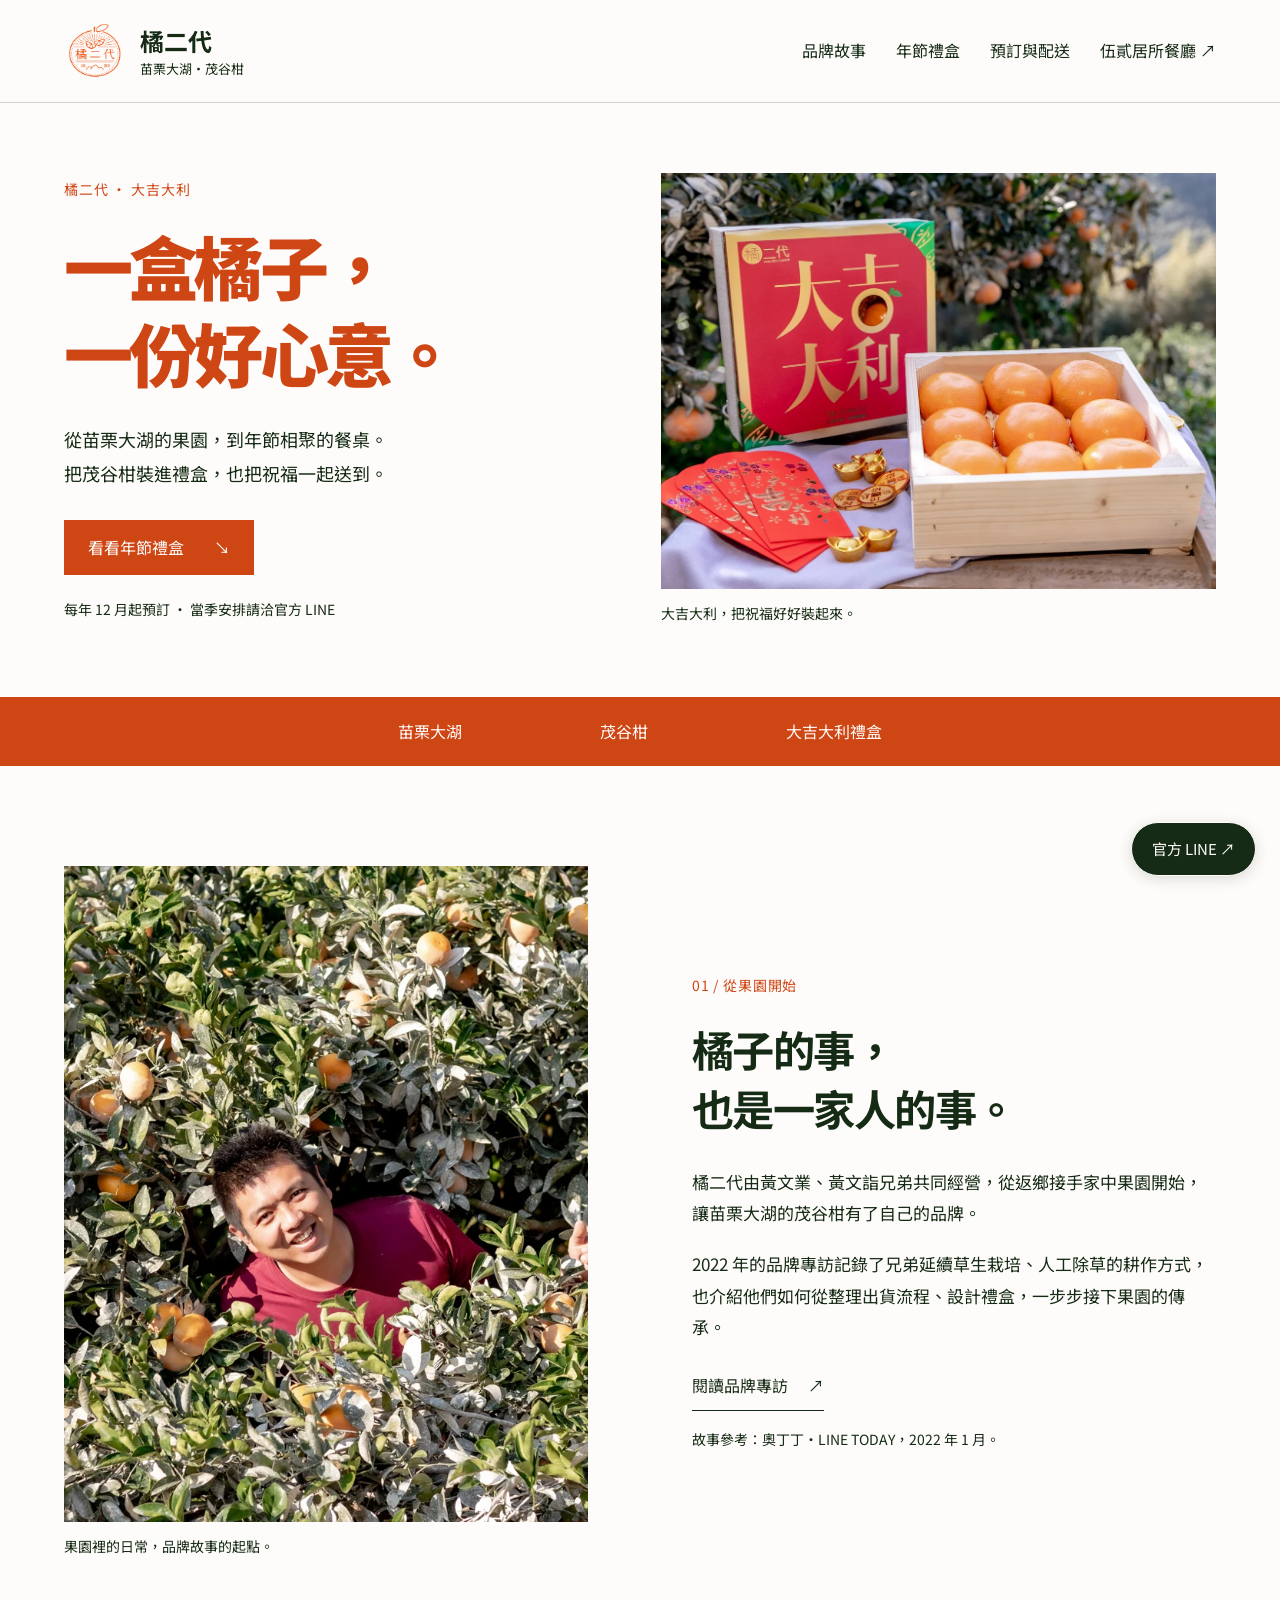
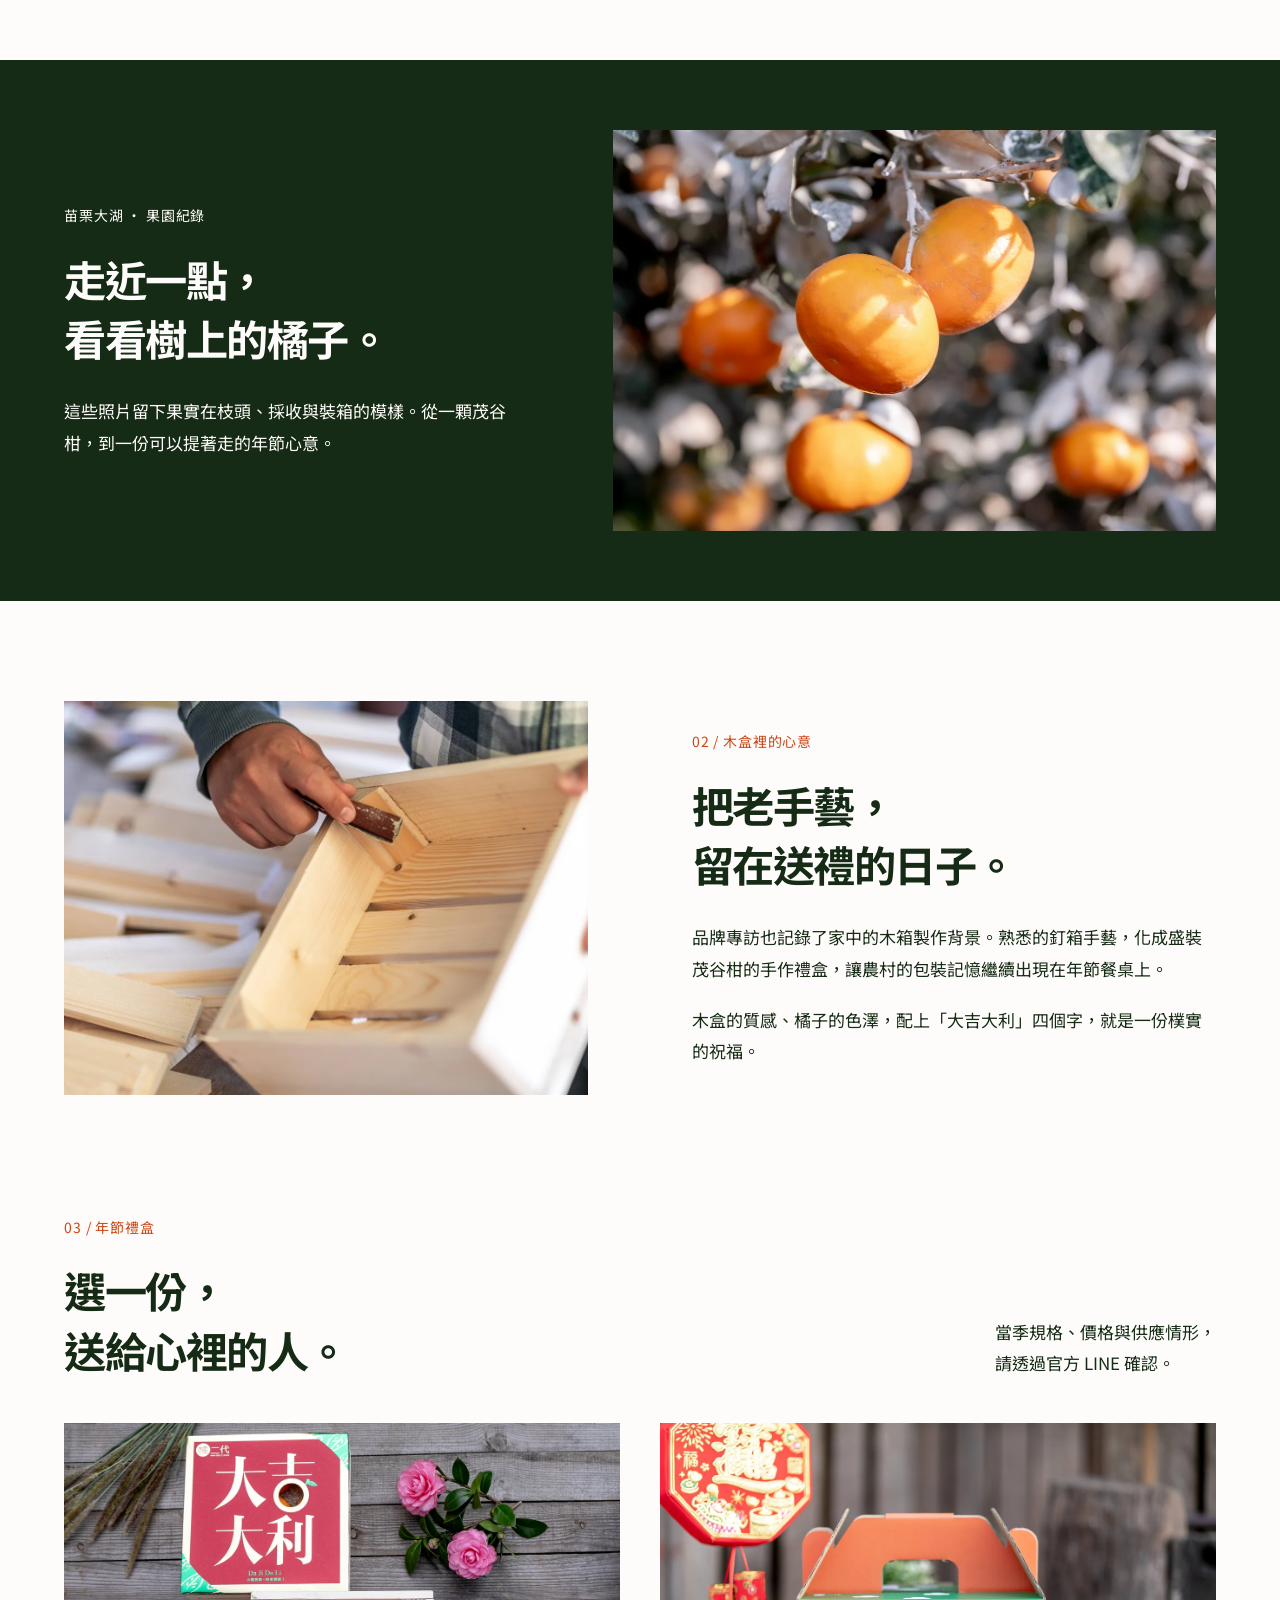
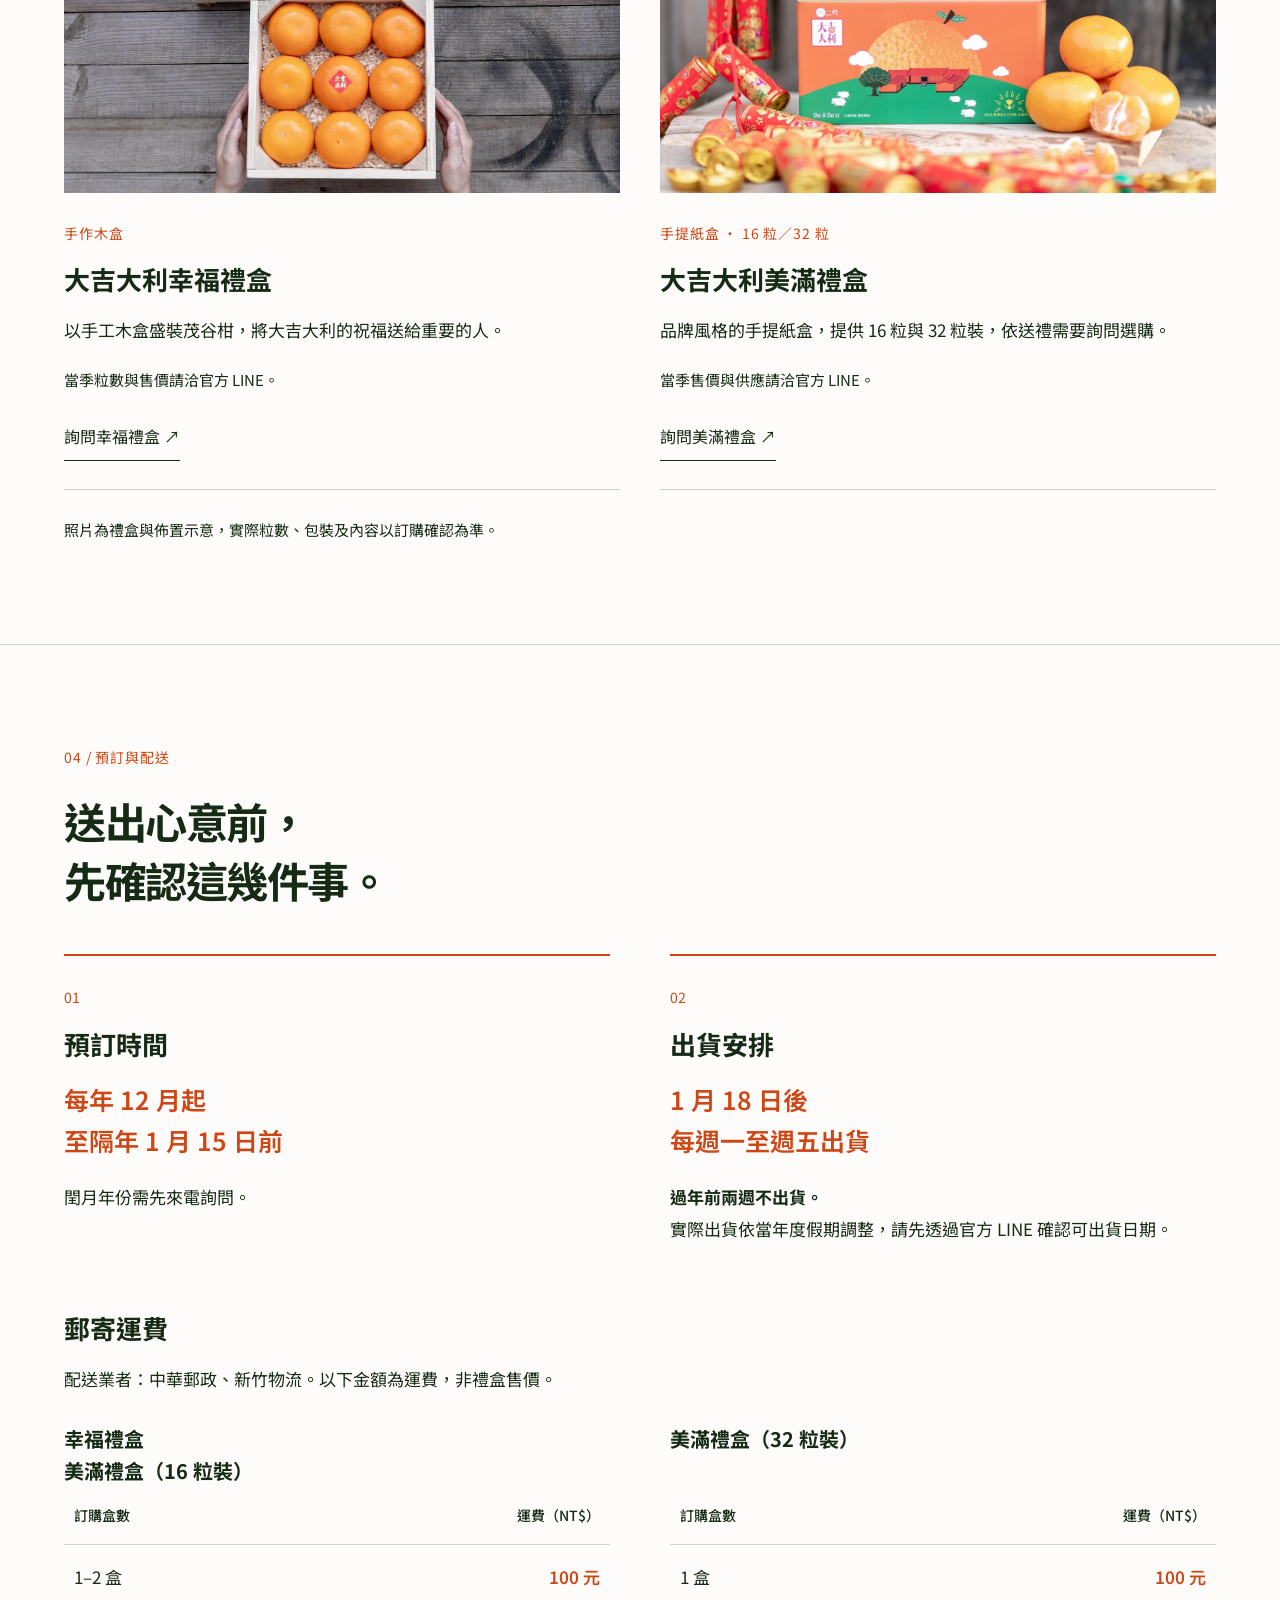
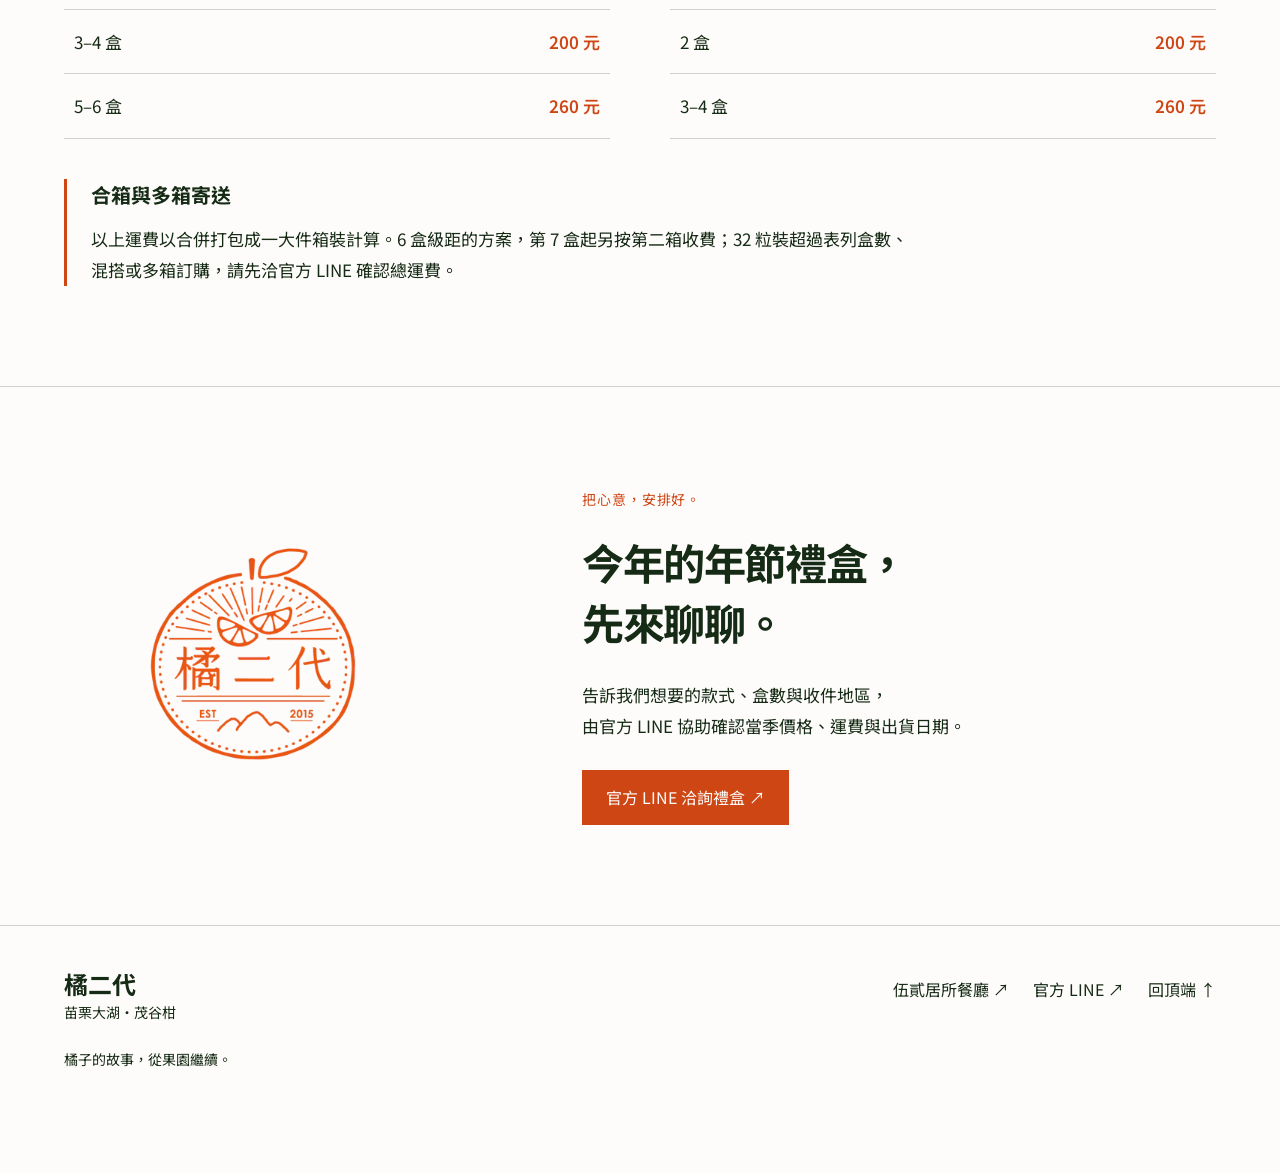
==== oranges/index.html @ cbe3b12d "Add orange brand story and seasonal gift box page" ====
<!doctype html><html lang="zh-Hant"><head><meta charset="utf-8"><meta name="viewport" content="width=device-width,initial-scale=1"><meta name="robots" content="noindex,nofollow"><meta name="theme-color" content="#cf4615"><title>橘二代｜苗栗大湖茂谷柑・年節禮盒與品牌故事</title><meta name="description" content="認識橘二代的苗栗大湖果園與手作木盒故事，查看大吉大利幸福、美滿禮盒的預訂時間、運費及出貨須知。年節禮盒請透過官方LINE洽詢。"><link rel="icon" href="/v2/c/favicon.svg"><link rel="stylesheet" href="/oranges/style.css?v=20261006"></head><body>
<a class="skip" href="#main">跳至主要內容</a><header class="site-header"><a class="brand" href="/oranges/" aria-label="橘二代品牌頁"><img src="/oranges/assets/logo-320.webp" width="561" height="586" alt="橘二代"><span>橘二代<small>苗栗大湖・茂谷柑</small></span></a><nav id="navigation" aria-label="主要導覽"><a href="#story">品牌故事</a><a href="#gifts">年節禮盒</a><a href="#shipping">預訂與配送</a><a href="/">伍貳居所餐廳 ↗</a></nav><button class="menu-toggle" aria-label="開啟導覽" aria-expanded="false" aria-controls="navigation"><span></span><span></span><span></span></button></header>
<main id="main"><section class="orange-hero wrap"><div class="hero-copy"><p class="eyebrow">橘二代 · 大吉大利</p><h1>一盒橘子，<br>一份好心意。</h1><p class="lead">從苗栗大湖的果園，到年節相聚的餐桌。<br>把茂谷柑裝進禮盒，也把祝福一起送到。</p><a class="button" href="#gifts">看看年節禮盒 <span>↘</span></a><p class="hero-note">每年 12 月起預訂 · 當季安排請洽官方 LINE</p></div><figure class="hero-photo"><img src="/oranges/assets/hero-1280.webp" srcset="/oranges/assets/hero-640.webp 640w, /oranges/assets/hero-1280.webp 1280w" sizes="(max-width:700px) 100vw, 55vw" width="1280" height="853" alt="大吉大利手作木盒、茂谷柑與年節佈置" fetchpriority="high" decoding="async"><figcaption>大吉大利，把祝福好好裝起來。</figcaption></figure></section>
<div class="chapter-strip"><span>苗栗大湖</span><span>茂谷柑</span><span>大吉大利禮盒</span></div>
<section id="story" class="wrap story-grid section"><figure><img src="/oranges/assets/grower-1280.webp" srcset="/oranges/assets/grower-640.webp 640w, /oranges/assets/grower-1280.webp 1280w" sizes="(max-width:700px) 100vw, 55vw" width="1280" height="853" alt="果園裡的橘二代果農與結實的茂谷柑樹" loading="lazy" decoding="async"><figcaption>果園裡的日常，品牌故事的起點。</figcaption></figure><div class="story-copy"><p class="eyebrow">01 / 從果園開始</p><h2>橘子的事，<br>也是一家人的事。</h2><p>橘二代由黃文業、黃文詣兄弟共同經營，從返鄉接手家中果園開始，讓苗栗大湖的茂谷柑有了自己的品牌。</p><p>2022 年的品牌專訪記錄了兄弟延續草生栽培、人工除草的耕作方式，也介紹他們如何從整理出貨流程、設計禮盒，一步步接下果園的傳承。</p><a class="text-link" href="https://today.line.me/tw/v3/article/vXYRPy3" target="_blank" rel="noopener">閱讀品牌專訪 <span>↗</span></a><p class="source">故事參考：奧丁丁・LINE TODAY，2022 年 1 月。</p></div></section>
<section class="orchard-section"><div class="wrap orchard-grid"><div><p class="eyebrow">苗栗大湖 · 果園紀錄</p><h2>走近一點，<br>看看樹上的橘子。</h2><p>這些照片留下果實在枝頭、採收與裝箱的模樣。從一顆茂谷柑，到一份可以提著走的年節心意。</p></div><figure><img src="/oranges/assets/orchard-1280.webp" srcset="/oranges/assets/orchard-640.webp 640w, /oranges/assets/orchard-1280.webp 1280w" sizes="(max-width:700px) 100vw, 55vw" width="1280" height="853" alt="枝頭上成熟的橘色茂谷柑" loading="lazy" decoding="async"></figure></div></section>
<section class="wrap craft-grid section"><figure><img src="/oranges/assets/craft-1280.webp" srcset="/oranges/assets/craft-640.webp 640w, /oranges/assets/craft-1280.webp 1280w" sizes="(max-width:700px) 100vw, 55vw" width="1280" height="853" alt="手工組裝禮盒木箱的細節" loading="lazy" decoding="async"></figure><div><p class="eyebrow">02 / 木盒裡的心意</p><h2>把老手藝，<br>留在送禮的日子。</h2><p>品牌專訪也記錄了家中的木箱製作背景。熟悉的釘箱手藝，化成盛裝茂谷柑的手作禮盒，讓農村的包裝記憶繼續出現在年節餐桌上。</p><p>木盒的質感、橘子的色澤，配上「大吉大利」四個字，就是一份樸實的祝福。</p></div></section>
<section id="gifts" class="wrap section gifts-section"><div class="section-heading"><div><p class="eyebrow">03 / 年節禮盒</p><h2>選一份，<br>送給心裡的人。</h2></div><p>當季規格、價格與供應情形，<br>請透過官方 LINE 確認。</p></div><div class="gift-grid"><article><img src="/oranges/assets/wood-box-1280.webp" srcset="/oranges/assets/wood-box-640.webp 640w, /oranges/assets/wood-box-1280.webp 1280w" sizes="(max-width:700px) 100vw, 55vw" width="1280" height="853" alt="大吉大利幸福禮盒木盒款示意，實際內容依當季確認" loading="lazy" decoding="async"><div class="gift-copy"><p class="eyebrow">手作木盒</p><h3>大吉大利幸福禮盒</h3><p>以手工木盒盛裝茂谷柑，將大吉大利的祝福送給重要的人。</p><p class="product-note">當季粒數與售價請洽官方 LINE。</p><a class="text-link" href="https://lin.ee/qrXVp1U" target="_blank" rel="noopener">詢問幸福禮盒 ↗</a></div></article><article><img src="/oranges/assets/paper-box-1280.webp" srcset="/oranges/assets/paper-box-640.webp 640w, /oranges/assets/paper-box-1280.webp 1280w" sizes="(max-width:700px) 100vw, 55vw" width="1280" height="853" alt="大吉大利美滿禮盒品牌手提紙盒款示意" loading="lazy" decoding="async"><div class="gift-copy"><p class="eyebrow">手提紙盒 · 16 粒／32 粒</p><h3>大吉大利美滿禮盒</h3><p>品牌風格的手提紙盒，提供 16 粒與 32 粒裝，依送禮需要詢問選購。</p><p class="product-note">當季售價與供應請洽官方 LINE。</p><a class="text-link" href="https://lin.ee/qrXVp1U" target="_blank" rel="noopener">詢問美滿禮盒 ↗</a></div></article></div><p class="image-note">照片為禮盒與佈置示意，實際粒數、包裝及內容以訂購確認為準。</p></section>
<section id="shipping" class="shipping-section"><div class="wrap section"><p class="eyebrow">04 / 預訂與配送</p><h2>送出心意前，<br>先確認這幾件事。</h2><div class="schedule-grid"><article><span class="step">01</span><h3>預訂時間</h3><p class="date">每年 12 月起<br>至隔年 1 月 15 日前</p><p>閏月年份需先來電詢問。</p></article><article><span class="step">02</span><h3>出貨安排</h3><p class="date">1 月 18 日後<br>每週一至週五出貨</p><p><strong>過年前兩週不出貨。</strong><br>實際出貨依當年度假期調整，請先透過官方 LINE 確認可出貨日期。</p></article></div><div class="shipping-heading"><h3>郵寄運費</h3><p>配送業者：中華郵政、新竹物流。以下金額為運費，非禮盒售價。</p></div><div class="rate-grid"><article><h4>幸福禮盒<br>美滿禮盒（16 粒裝）</h4><table><caption class="sr-only">幸福禮盒與16粒美滿禮盒運費</caption><thead><tr><th scope="col">訂購盒數</th><th scope="col">運費（NT$）</th></tr></thead><tbody><tr><th scope="row">1–2 盒</th><td>100 元</td></tr><tr><th scope="row">3–4 盒</th><td>200 元</td></tr><tr><th scope="row">5–6 盒</th><td>260 元</td></tr></tbody></table></article><article><h4>美滿禮盒（32 粒裝）</h4><table><caption class="sr-only">32粒美滿禮盒運費</caption><thead><tr><th scope="col">訂購盒數</th><th scope="col">運費（NT$）</th></tr></thead><tbody><tr><th scope="row">1 盒</th><td>100 元</td></tr><tr><th scope="row">2 盒</th><td>200 元</td></tr><tr><th scope="row">3–4 盒</th><td>260 元</td></tr></tbody></table></article></div><div class="packing-note"><h4>合箱與多箱寄送</h4><p>以上運費以合併打包成一大件箱裝計算。6 盒級距的方案，第 7 盒起另按第二箱收費；32 粒裝超過表列盒數、混搭或多箱訂購，請先洽官方 LINE 確認總運費。</p></div></div></section>
<section class="wrap order-section section"><img src="/oranges/assets/logo-320.webp" width="561" height="586" alt="橘二代品牌標誌" loading="lazy"><div><p class="eyebrow">把心意，安排好。</p><h2>今年的年節禮盒，<br>先來聊聊。</h2><p>告訴我們想要的款式、盒數與收件地區，<br>由官方 LINE 協助確認當季價格、運費與出貨日期。</p><a class="button" href="https://lin.ee/qrXVp1U" target="_blank" rel="noopener">官方 LINE 洽詢禮盒 ↗</a></div></section>
</main><footer class="wrap"><a class="brand footer-brand" href="/oranges/">橘二代<span>苗栗大湖・茂谷柑</span></a><div><a href="/">伍貳居所餐廳 ↗</a><a href="https://lin.ee/qrXVp1U" target="_blank" rel="noopener">官方 LINE ↗</a><a href="#main">回頂端 ↑</a></div><p>橘子的故事，從果園繼續。</p></footer><a class="line-float" href="https://lin.ee/qrXVp1U" target="_blank" rel="noopener" aria-label="開啟官方LINE洽詢禮盒（另開視窗）">官方 LINE ↗</a><script src="/v2/shared.js"></script><script src="/v2/c/motion.js"></script></body></html>
---- oranges/style.css ----
@import url('https://fonts.googleapis.com/css2?family=Noto+Sans+TC:wght@400;500;600;700;900&display=swap');
:root{--paper:#fefcfa;--green:#162b15;--orange:#cf4615;--line:#162b1533;--gutter:clamp(20px,5vw,88px)}*{box-sizing:border-box}html{scroll-behavior:smooth;scroll-padding-top:24px}body{margin:0;background:var(--paper);color:var(--green);font-family:'Noto Sans TC',sans-serif;font-size:17px;line-height:1.85}h1,h2,h3,h4,p,figure{margin:0}a{color:inherit;text-decoration:none}button{font:inherit}img{display:block;max-width:100%;height:auto}h1{font-size:clamp(42px,5.4vw,84px);line-height:1.25;letter-spacing:-.055em;color:var(--orange);font-weight:900}h2{font-size:clamp(32px,3.3vw,52px);line-height:1.4;letter-spacing:-.035em;font-weight:700;margin-bottom:28px}h3{font-size:26px;line-height:1.5;margin-bottom:16px}h4{font-size:20px;line-height:1.6}p+p{margin-top:20px}.wrap{max-width:1520px;margin:auto;padding-left:var(--gutter);padding-right:var(--gutter)}.section{padding-top:100px;padding-bottom:100px}.eyebrow{font-size:14px;letter-spacing:.06em;color:var(--orange);margin-bottom:20px}.button{display:inline-flex;align-items:center;gap:30px;min-height:52px;background:var(--orange);color:var(--paper);padding:13px 24px;font-size:16px}.button:hover{background:var(--green)}.text-link{display:inline-flex;align-items:center;gap:20px;border-bottom:1px solid currentColor;min-height:48px;margin-top:20px;font-size:16px}a:focus-visible,button:focus-visible{outline:3px solid var(--orange);outline-offset:5px}.skip{position:fixed;top:-100px;padding:12px;background:var(--paper);z-index:30}.skip:focus{top:0}.site-header{display:flex;align-items:center;justify-content:space-between;gap:30px;max-width:1520px;margin:auto;padding:20px var(--gutter);border-bottom:1px solid var(--line);position:relative;z-index:15;background:var(--paper)}.brand{display:flex;align-items:center;gap:14px;font-size:24px;font-weight:700;line-height:1.5}.brand img{width:62px;height:62px;object-fit:contain}.brand small{display:block;font-size:13px;font-weight:400}.site-header nav{display:flex;gap:30px;font-size:16px}.site-header nav a{padding:12px 0}.menu-toggle{display:none}.orange-hero{display:grid;grid-template-columns:1fr 1.05fr;align-items:center;gap:6%;padding-top:70px;padding-bottom:70px}.lead{margin-top:28px;font-size:18px}.hero-copy .button{margin-top:30px}.hero-note{font-size:14px;margin-top:22px}.hero-photo img{aspect-ratio:4/3;object-fit:cover;object-position:54% center}.hero-photo figcaption,figcaption{font-size:14px;margin-top:12px}.chapter-strip{display:flex;justify-content:center;gap:12%;background:var(--orange);color:var(--paper);padding:20px var(--gutter);font-size:16px}.story-grid,.craft-grid{display:grid;grid-template-columns:1fr 1fr;align-items:center;gap:9%}.story-grid img{aspect-ratio:4/5;object-fit:cover}.source{font-size:14px;margin-top:16px}.orchard-section{background:var(--green);color:var(--paper);padding:70px 0}.orchard-section .eyebrow{color:var(--paper)}.orchard-grid{display:grid;grid-template-columns:.85fr 1.15fr;gap:9%;align-items:center}.orchard-grid img{aspect-ratio:3/2;object-fit:cover}.craft-grid{padding-bottom:20px}.craft-grid img{aspect-ratio:4/3;object-fit:cover}.section-heading{display:flex;align-items:end;justify-content:space-between;gap:30px;margin-bottom:44px}.section-heading h2{margin-bottom:0}.gift-grid{display:grid;grid-template-columns:1fr 1fr;gap:40px}.gift-grid img{aspect-ratio:3/2;object-fit:cover}.gift-copy{padding:28px 0;border-bottom:1px solid var(--line)}.gift-copy .eyebrow{margin-bottom:12px}.product-note,.image-note{font-size:15px}.image-note{margin-top:26px}.shipping-section{border-top:1px solid var(--line);border-bottom:1px solid var(--line)}.schedule-grid{display:grid;grid-template-columns:1fr 1fr;gap:60px;margin:45px 0 64px}.schedule-grid article{border-top:2px solid var(--orange);padding-top:24px}.step{color:var(--orange);font-size:14px}.schedule-grid h3{margin-top:12px}.date{font-size:25px;line-height:1.65;font-weight:600;color:var(--orange)}.schedule-grid strong{font-weight:700}.shipping-heading{margin-bottom:28px}.rate-grid{display:grid;grid-template-columns:1fr 1fr;gap:60px}.rate-grid h4{min-height:64px}table{width:100%;border-collapse:collapse;text-align:left;font-variant-numeric:tabular-nums}th,td{padding:16px 10px;border-bottom:1px solid var(--line);font-size:17px}thead th{font-size:14px;font-weight:500}tbody th{font-weight:400}td,thead th:last-child{text-align:right}td{font-weight:600;color:var(--orange)}.packing-note{max-width:850px;border-left:3px solid var(--orange);padding-left:24px;margin-top:40px}.packing-note h4{margin-bottom:12px}.order-section{display:grid;grid-template-columns:.6fr 1fr;gap:12%;align-items:center}.order-section>img{width:240px;justify-self:center}.order-section .button{margin-top:28px}footer{border-top:1px solid var(--line);padding-top:40px;padding-bottom:100px;display:flex;align-items:start;justify-content:space-between;flex-wrap:wrap;gap:24px}.footer-brand{display:block}.footer-brand span{display:block;font-size:14px;font-weight:400}footer>div{display:flex;flex-wrap:wrap;gap:24px;font-size:16px}footer>div a{min-height:48px;display:flex;align-items:center}footer>p{width:100%;font-size:14px}.line-float{position:fixed;right:24px;bottom:24px;z-index:20;border:1px solid var(--paper);border-radius:999px;background:var(--green);color:var(--paper);padding:12px 20px;min-height:52px;font-size:15px;box-shadow:0 3px 14px #162b1529}.sr-only{position:absolute;width:1px;height:1px;padding:0;overflow:hidden;clip:rect(0,0,0,0);white-space:nowrap}
@media(max-width:1000px){.site-header nav{gap:18px;font-size:15px}.brand small{display:none}.orange-hero{gap:5%}.hero-photo img{aspect-ratio:4/3}.story-grid,.craft-grid,.orchard-grid{gap:6%}.rate-grid{gap:30px}}
@media(max-width:700px){body{font-size:17px;line-height:1.85}.site-header{padding:14px 20px}.brand img{width:48px;height:48px}.brand{font-size:22px}.menu-toggle{display:flex;flex-direction:column;justify-content:space-between;padding:12px 6px;width:44px;height:44px;background:none;border:0}.menu-toggle span{width:30px;height:2px;background:var(--orange)}.site-header nav{display:none;position:absolute;top:100%;left:0;right:0;background:var(--paper);padding:20px;border-bottom:1px solid var(--line);max-height:70dvh;overflow:auto}.site-header nav.open{display:flex;flex-direction:column;gap:0;font-size:17px}.site-header nav a{min-height:48px}.orange-hero{grid-template-columns:1fr;gap:32px;padding-top:40px;padding-bottom:34px}h1{font-size:clamp(38px,10vw,58px)}h2{font-size:32px}h3{font-size:24px}.lead{font-size:17px}.lead br{display:none}.hero-note{font-size:14px}.hero-photo img{aspect-ratio:4/3}.chapter-strip{gap:0;justify-content:space-between;font-size:14px}.section{padding-top:64px;padding-bottom:64px}.story-grid,.craft-grid,.orchard-grid,.gift-grid,.schedule-grid,.rate-grid,.order-section{grid-template-columns:1fr;gap:32px}.story-grid img{aspect-ratio:4/3;object-position:center 38%}.orchard-section{padding:56px 0}.craft-grid{padding-bottom:0}.section-heading{display:block;margin-bottom:30px}.section-heading>p{margin-top:22px}.gift-grid{gap:38px}.gift-copy{padding-top:22px}.schedule-grid{margin:32px 0 48px;gap:32px}.date{font-size:23px}.rate-grid{gap:36px}.rate-grid h4{min-height:0;margin-bottom:12px;font-size:19px}th,td{padding:14px 4px}.packing-note{padding-left:18px}.order-section{gap:24px}.order-section>img{width:100px;justify-self:start}.line-float{right:14px;bottom:calc(18px + env(safe-area-inset-bottom))}footer{padding-bottom:calc(110px + env(safe-area-inset-bottom));display:block}footer>div{margin-top:24px;gap:12px 24px}footer>p{margin-top:20px}}
@media(prefers-reduced-motion:reduce){html{scroll-behavior:auto}}

.skip{opacity:0;pointer-events:none}.skip:focus{opacity:1;pointer-events:auto}
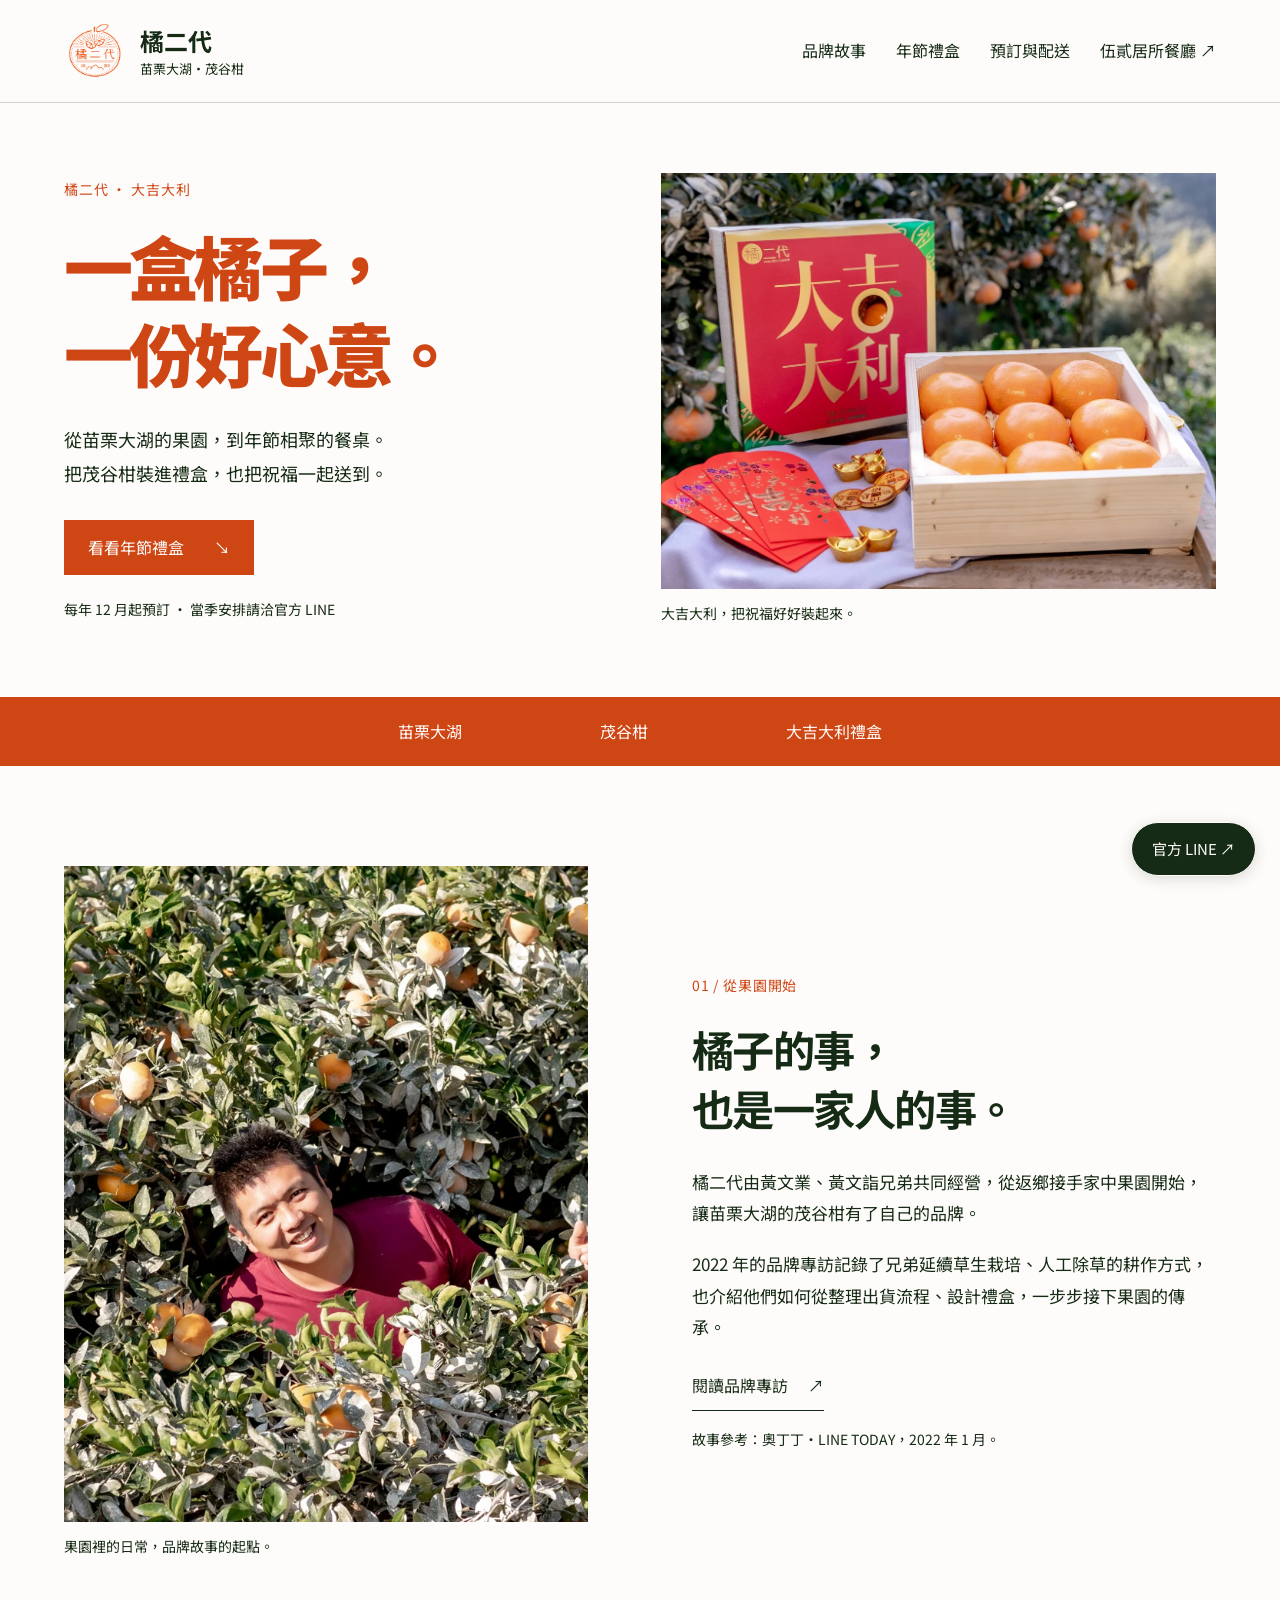
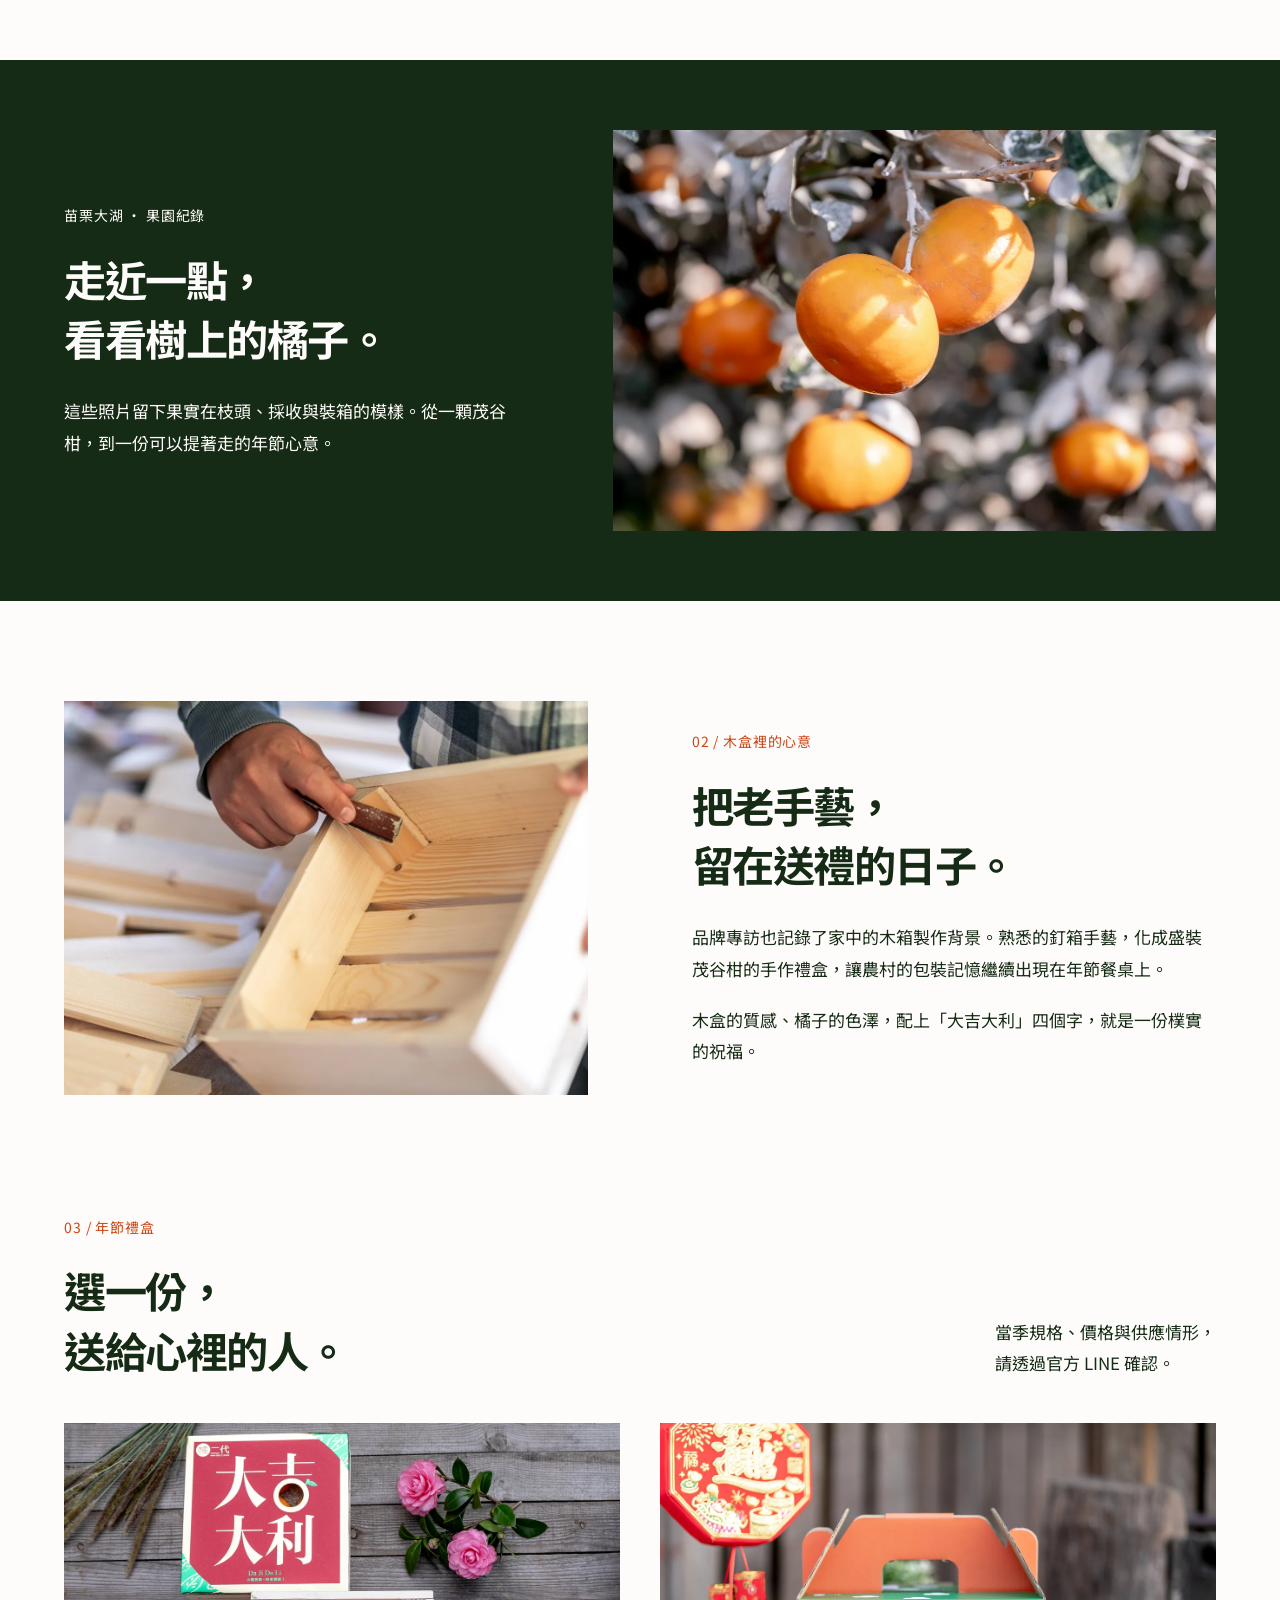
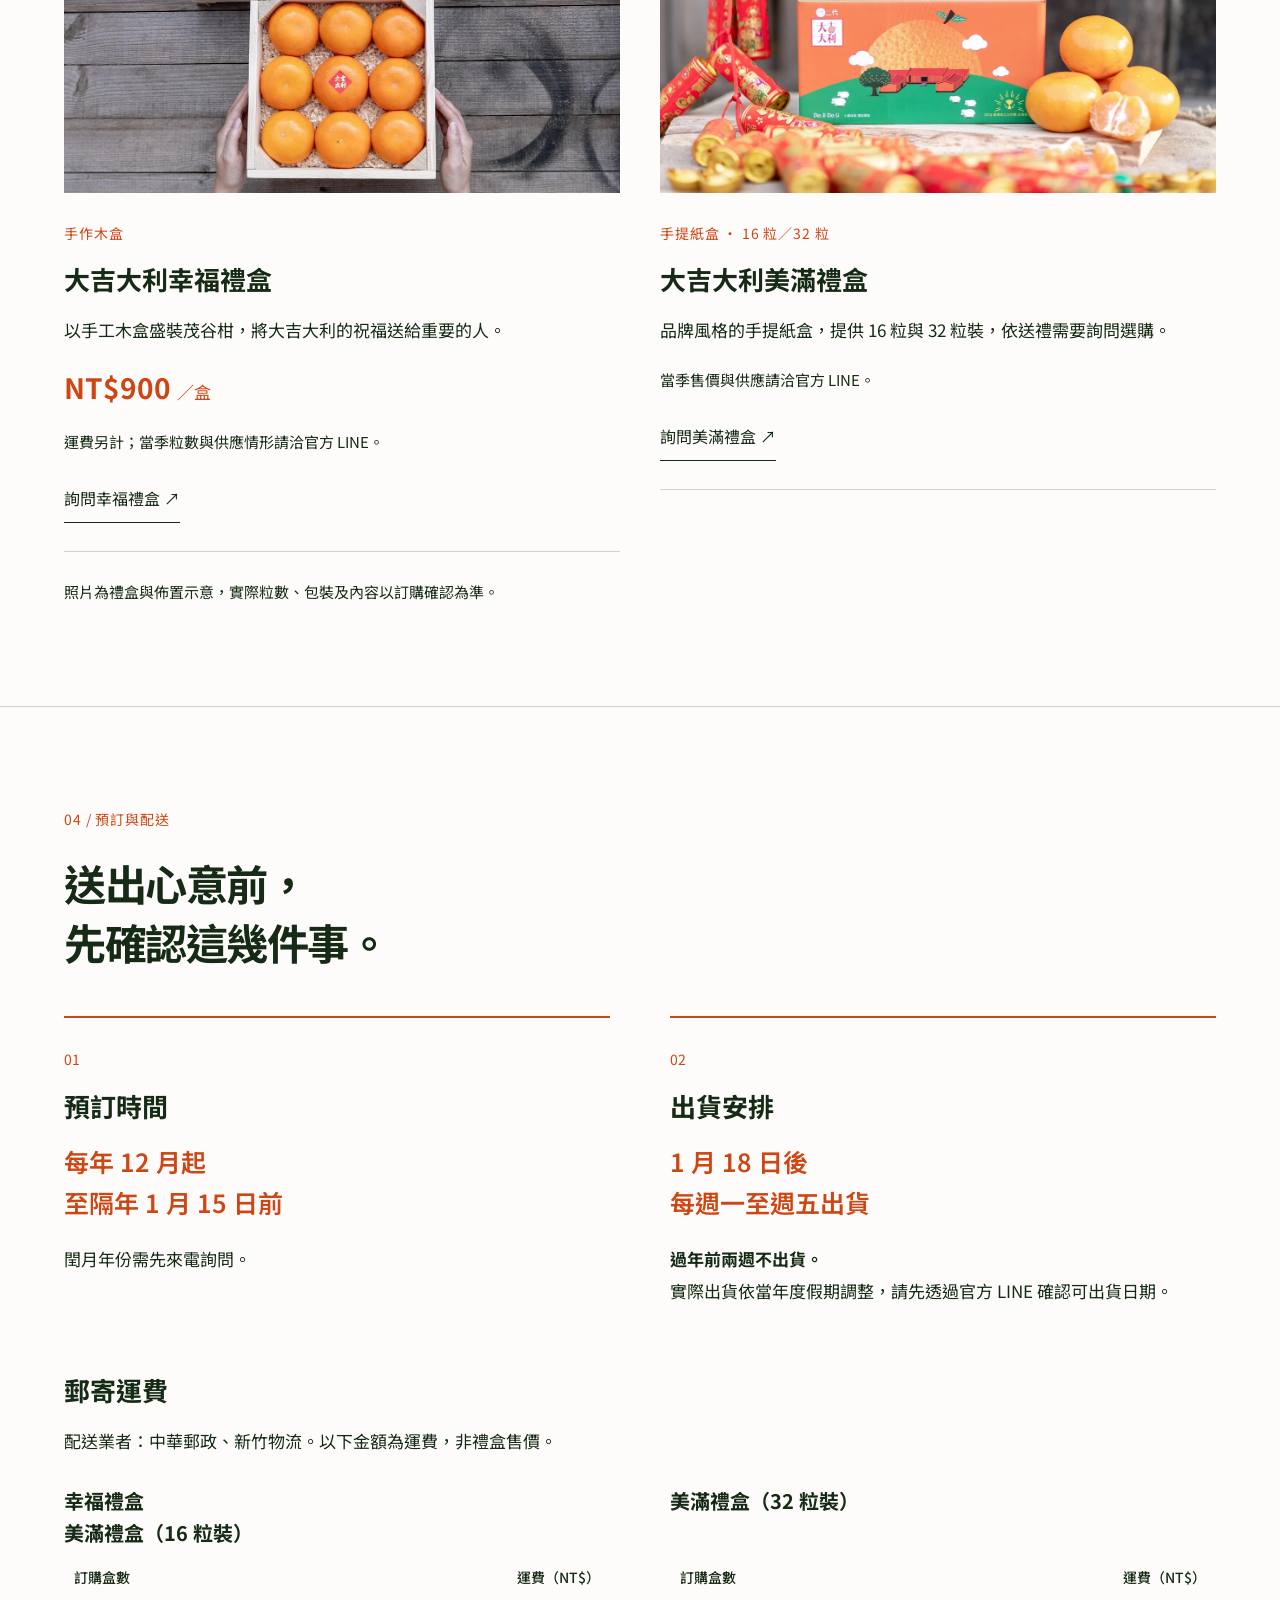
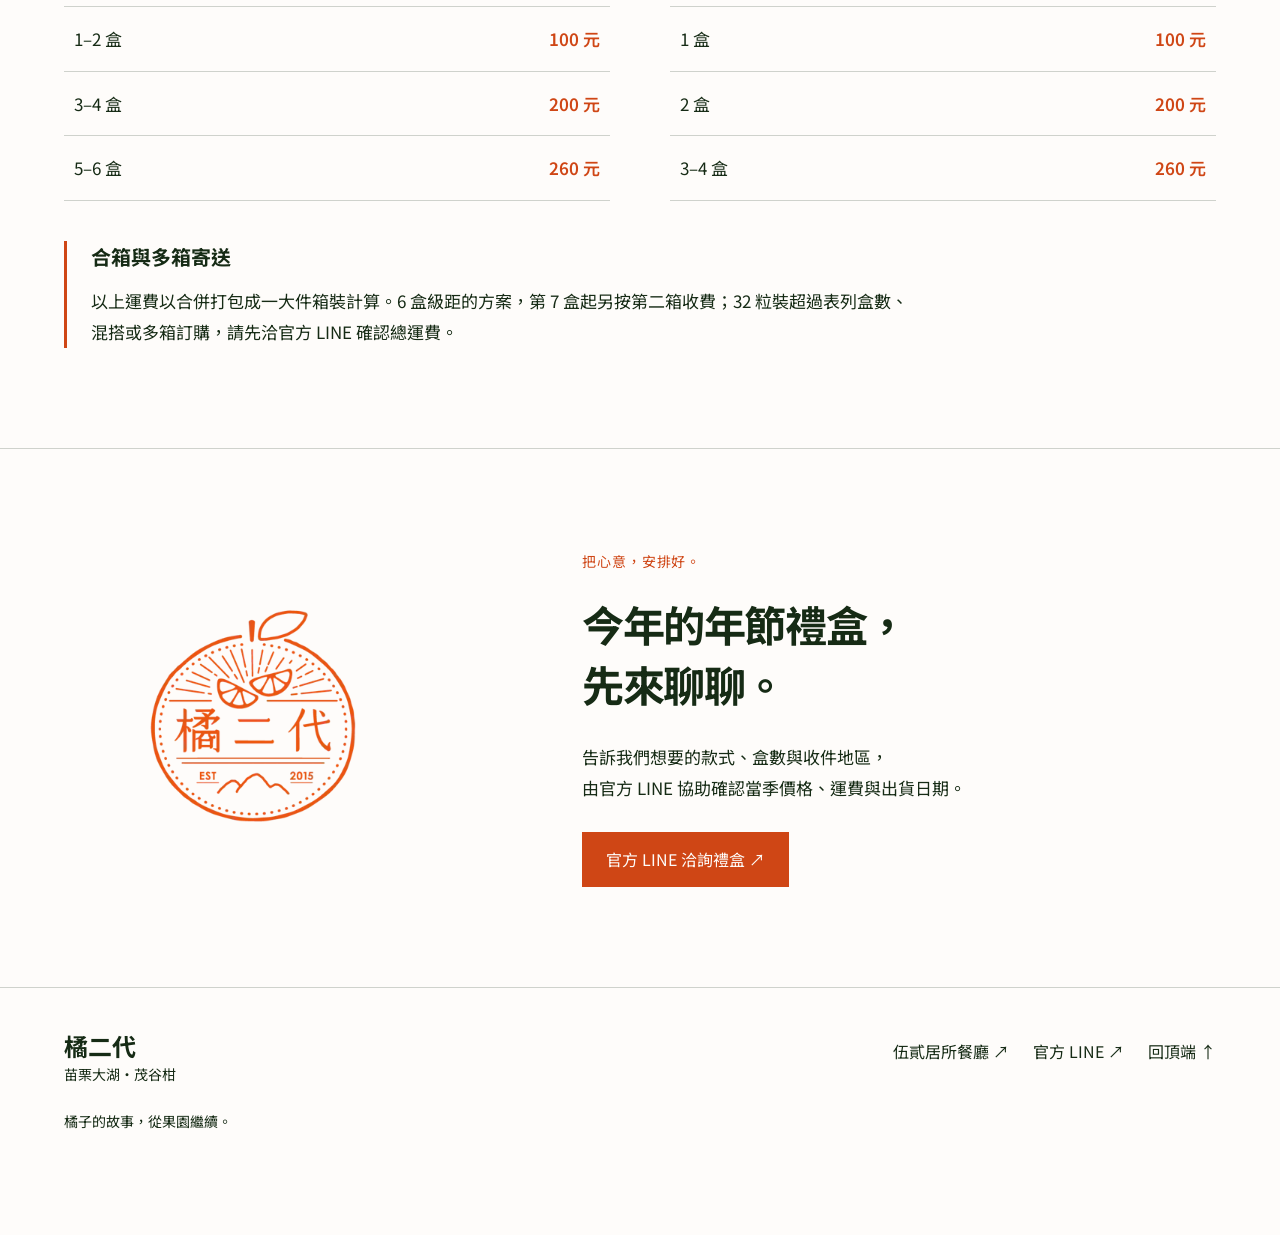
==== commit fdbac1b0: "Show NT$900 price for happiness wooden gift box" ====
--- a/oranges/index.html
+++ b/oranges/index.html
@@ -1,11 +1,11 @@
-<!doctype html><html lang="zh-Hant"><head><meta charset="utf-8"><meta name="viewport" content="width=device-width,initial-scale=1"><meta name="robots" content="noindex,nofollow"><meta name="theme-color" content="#cf4615"><title>橘二代｜苗栗大湖茂谷柑・年節禮盒與品牌故事</title><meta name="description" content="認識橘二代的苗栗大湖果園與手作木盒故事，查看大吉大利幸福、美滿禮盒的預訂時間、運費及出貨須知。年節禮盒請透過官方LINE洽詢。"><link rel="icon" href="/v2/c/favicon.svg"><link rel="stylesheet" href="/oranges/style.css?v=20261006"></head><body>
+<!doctype html><html lang="zh-Hant" id="top"><head><meta charset="utf-8"><meta name="viewport" content="width=device-width,initial-scale=1"><meta name="robots" content="noindex,nofollow"><meta name="theme-color" content="#cf4615"><title>橘二代｜苗栗大湖茂谷柑・年節禮盒與品牌故事</title><meta name="description" content="認識橘二代的苗栗大湖果園與手作木盒故事，查看大吉大利幸福、美滿禮盒的預訂時間、運費及出貨須知。年節禮盒請透過官方LINE洽詢。"><link rel="icon" href="/v2/c/favicon.svg"><link rel="stylesheet" href="/oranges/style.css?v=20261007-gift900"></head><body>
 <a class="skip" href="#main">跳至主要內容</a><header class="site-header"><a class="brand" href="/oranges/" aria-label="橘二代品牌頁"><img src="/oranges/assets/logo-320.webp" width="561" height="586" alt="橘二代"><span>橘二代<small>苗栗大湖・茂谷柑</small></span></a><nav id="navigation" aria-label="主要導覽"><a href="#story">品牌故事</a><a href="#gifts">年節禮盒</a><a href="#shipping">預訂與配送</a><a href="/">伍貳居所餐廳 ↗</a></nav><button class="menu-toggle" aria-label="開啟導覽" aria-expanded="false" aria-controls="navigation"><span></span><span></span><span></span></button></header>
 <main id="main"><section class="orange-hero wrap"><div class="hero-copy"><p class="eyebrow">橘二代 · 大吉大利</p><h1>一盒橘子，<br>一份好心意。</h1><p class="lead">從苗栗大湖的果園，到年節相聚的餐桌。<br>把茂谷柑裝進禮盒，也把祝福一起送到。</p><a class="button" href="#gifts">看看年節禮盒 <span>↘</span></a><p class="hero-note">每年 12 月起預訂 · 當季安排請洽官方 LINE</p></div><figure class="hero-photo"><img src="/oranges/assets/hero-1280.webp" srcset="/oranges/assets/hero-640.webp 640w, /oranges/assets/hero-1280.webp 1280w" sizes="(max-width:700px) 100vw, 55vw" width="1280" height="853" alt="大吉大利手作木盒、茂谷柑與年節佈置" fetchpriority="high" decoding="async"><figcaption>大吉大利，把祝福好好裝起來。</figcaption></figure></section>
 <div class="chapter-strip"><span>苗栗大湖</span><span>茂谷柑</span><span>大吉大利禮盒</span></div>
 <section id="story" class="wrap story-grid section"><figure><img src="/oranges/assets/grower-1280.webp" srcset="/oranges/assets/grower-640.webp 640w, /oranges/assets/grower-1280.webp 1280w" sizes="(max-width:700px) 100vw, 55vw" width="1280" height="853" alt="果園裡的橘二代果農與結實的茂谷柑樹" loading="lazy" decoding="async"><figcaption>果園裡的日常，品牌故事的起點。</figcaption></figure><div class="story-copy"><p class="eyebrow">01 / 從果園開始</p><h2>橘子的事，<br>也是一家人的事。</h2><p>橘二代由黃文業、黃文詣兄弟共同經營，從返鄉接手家中果園開始，讓苗栗大湖的茂谷柑有了自己的品牌。</p><p>2022 年的品牌專訪記錄了兄弟延續草生栽培、人工除草的耕作方式，也介紹他們如何從整理出貨流程、設計禮盒，一步步接下果園的傳承。</p><a class="text-link" href="https://today.line.me/tw/v3/article/vXYRPy3" target="_blank" rel="noopener">閱讀品牌專訪 <span>↗</span></a><p class="source">故事參考：奧丁丁・LINE TODAY，2022 年 1 月。</p></div></section>
 <section class="orchard-section"><div class="wrap orchard-grid"><div><p class="eyebrow">苗栗大湖 · 果園紀錄</p><h2>走近一點，<br>看看樹上的橘子。</h2><p>這些照片留下果實在枝頭、採收與裝箱的模樣。從一顆茂谷柑，到一份可以提著走的年節心意。</p></div><figure><img src="/oranges/assets/orchard-1280.webp" srcset="/oranges/assets/orchard-640.webp 640w, /oranges/assets/orchard-1280.webp 1280w" sizes="(max-width:700px) 100vw, 55vw" width="1280" height="853" alt="枝頭上成熟的橘色茂谷柑" loading="lazy" decoding="async"></figure></div></section>
 <section class="wrap craft-grid section"><figure><img src="/oranges/assets/craft-1280.webp" srcset="/oranges/assets/craft-640.webp 640w, /oranges/assets/craft-1280.webp 1280w" sizes="(max-width:700px) 100vw, 55vw" width="1280" height="853" alt="手工組裝禮盒木箱的細節" loading="lazy" decoding="async"></figure><div><p class="eyebrow">02 / 木盒裡的心意</p><h2>把老手藝，<br>留在送禮的日子。</h2><p>品牌專訪也記錄了家中的木箱製作背景。熟悉的釘箱手藝，化成盛裝茂谷柑的手作禮盒，讓農村的包裝記憶繼續出現在年節餐桌上。</p><p>木盒的質感、橘子的色澤，配上「大吉大利」四個字，就是一份樸實的祝福。</p></div></section>
-<section id="gifts" class="wrap section gifts-section"><div class="section-heading"><div><p class="eyebrow">03 / 年節禮盒</p><h2>選一份，<br>送給心裡的人。</h2></div><p>當季規格、價格與供應情形，<br>請透過官方 LINE 確認。</p></div><div class="gift-grid"><article><img src="/oranges/assets/wood-box-1280.webp" srcset="/oranges/assets/wood-box-640.webp 640w, /oranges/assets/wood-box-1280.webp 1280w" sizes="(max-width:700px) 100vw, 55vw" width="1280" height="853" alt="大吉大利幸福禮盒木盒款示意，實際內容依當季確認" loading="lazy" decoding="async"><div class="gift-copy"><p class="eyebrow">手作木盒</p><h3>大吉大利幸福禮盒</h3><p>以手工木盒盛裝茂谷柑，將大吉大利的祝福送給重要的人。</p><p class="product-note">當季粒數與售價請洽官方 LINE。</p><a class="text-link" href="https://lin.ee/qrXVp1U" target="_blank" rel="noopener">詢問幸福禮盒 ↗</a></div></article><article><img src="/oranges/assets/paper-box-1280.webp" srcset="/oranges/assets/paper-box-640.webp 640w, /oranges/assets/paper-box-1280.webp 1280w" sizes="(max-width:700px) 100vw, 55vw" width="1280" height="853" alt="大吉大利美滿禮盒品牌手提紙盒款示意" loading="lazy" decoding="async"><div class="gift-copy"><p class="eyebrow">手提紙盒 · 16 粒／32 粒</p><h3>大吉大利美滿禮盒</h3><p>品牌風格的手提紙盒，提供 16 粒與 32 粒裝，依送禮需要詢問選購。</p><p class="product-note">當季售價與供應請洽官方 LINE。</p><a class="text-link" href="https://lin.ee/qrXVp1U" target="_blank" rel="noopener">詢問美滿禮盒 ↗</a></div></article></div><p class="image-note">照片為禮盒與佈置示意，實際粒數、包裝及內容以訂購確認為準。</p></section>
+<section id="gifts" class="wrap section gifts-section"><div class="section-heading"><div><p class="eyebrow">03 / 年節禮盒</p><h2>選一份，<br>送給心裡的人。</h2></div><p>當季規格、價格與供應情形，<br>請透過官方 LINE 確認。</p></div><div class="gift-grid"><article><img src="/oranges/assets/wood-box-1280.webp" srcset="/oranges/assets/wood-box-640.webp 640w, /oranges/assets/wood-box-1280.webp 1280w" sizes="(max-width:700px) 100vw, 55vw" width="1280" height="853" alt="大吉大利幸福禮盒木盒款示意，實際內容依當季確認" loading="lazy" decoding="async"><div class="gift-copy"><p class="eyebrow">手作木盒</p><h3>大吉大利幸福禮盒</h3><p>以手工木盒盛裝茂谷柑，將大吉大利的祝福送給重要的人。</p><p class="gift-price">NT$900 <span>／盒</span></p><p class="product-note">運費另計；當季粒數與供應情形請洽官方 LINE。</p><a class="text-link" href="https://lin.ee/qrXVp1U" target="_blank" rel="noopener">詢問幸福禮盒 ↗</a></div></article><article><img src="/oranges/assets/paper-box-1280.webp" srcset="/oranges/assets/paper-box-640.webp 640w, /oranges/assets/paper-box-1280.webp 1280w" sizes="(max-width:700px) 100vw, 55vw" width="1280" height="853" alt="大吉大利美滿禮盒品牌手提紙盒款示意" loading="lazy" decoding="async"><div class="gift-copy"><p class="eyebrow">手提紙盒 · 16 粒／32 粒</p><h3>大吉大利美滿禮盒</h3><p>品牌風格的手提紙盒，提供 16 粒與 32 粒裝，依送禮需要詢問選購。</p><p class="product-note">當季售價與供應請洽官方 LINE。</p><a class="text-link" href="https://lin.ee/qrXVp1U" target="_blank" rel="noopener">詢問美滿禮盒 ↗</a></div></article></div><p class="image-note">照片為禮盒與佈置示意，實際粒數、包裝及內容以訂購確認為準。</p></section>
 <section id="shipping" class="shipping-section"><div class="wrap section"><p class="eyebrow">04 / 預訂與配送</p><h2>送出心意前，<br>先確認這幾件事。</h2><div class="schedule-grid"><article><span class="step">01</span><h3>預訂時間</h3><p class="date">每年 12 月起<br>至隔年 1 月 15 日前</p><p>閏月年份需先來電詢問。</p></article><article><span class="step">02</span><h3>出貨安排</h3><p class="date">1 月 18 日後<br>每週一至週五出貨</p><p><strong>過年前兩週不出貨。</strong><br>實際出貨依當年度假期調整，請先透過官方 LINE 確認可出貨日期。</p></article></div><div class="shipping-heading"><h3>郵寄運費</h3><p>配送業者：中華郵政、新竹物流。以下金額為運費，非禮盒售價。</p></div><div class="rate-grid"><article><h4>幸福禮盒<br>美滿禮盒（16 粒裝）</h4><table><caption class="sr-only">幸福禮盒與16粒美滿禮盒運費</caption><thead><tr><th scope="col">訂購盒數</th><th scope="col">運費（NT$）</th></tr></thead><tbody><tr><th scope="row">1–2 盒</th><td>100 元</td></tr><tr><th scope="row">3–4 盒</th><td>200 元</td></tr><tr><th scope="row">5–6 盒</th><td>260 元</td></tr></tbody></table></article><article><h4>美滿禮盒（32 粒裝）</h4><table><caption class="sr-only">32粒美滿禮盒運費</caption><thead><tr><th scope="col">訂購盒數</th><th scope="col">運費（NT$）</th></tr></thead><tbody><tr><th scope="row">1 盒</th><td>100 元</td></tr><tr><th scope="row">2 盒</th><td>200 元</td></tr><tr><th scope="row">3–4 盒</th><td>260 元</td></tr></tbody></table></article></div><div class="packing-note"><h4>合箱與多箱寄送</h4><p>以上運費以合併打包成一大件箱裝計算。6 盒級距的方案，第 7 盒起另按第二箱收費；32 粒裝超過表列盒數、混搭或多箱訂購，請先洽官方 LINE 確認總運費。</p></div></div></section>
 <section class="wrap order-section section"><img src="/oranges/assets/logo-320.webp" width="561" height="586" alt="橘二代品牌標誌" loading="lazy"><div><p class="eyebrow">把心意，安排好。</p><h2>今年的年節禮盒，<br>先來聊聊。</h2><p>告訴我們想要的款式、盒數與收件地區，<br>由官方 LINE 協助確認當季價格、運費與出貨日期。</p><a class="button" href="https://lin.ee/qrXVp1U" target="_blank" rel="noopener">官方 LINE 洽詢禮盒 ↗</a></div></section>
-</main><footer class="wrap"><a class="brand footer-brand" href="/oranges/">橘二代<span>苗栗大湖・茂谷柑</span></a><div><a href="/">伍貳居所餐廳 ↗</a><a href="https://lin.ee/qrXVp1U" target="_blank" rel="noopener">官方 LINE ↗</a><a href="#main">回頂端 ↑</a></div><p>橘子的故事，從果園繼續。</p></footer><a class="line-float" href="https://lin.ee/qrXVp1U" target="_blank" rel="noopener" aria-label="開啟官方LINE洽詢禮盒（另開視窗）">官方 LINE ↗</a><script src="/v2/shared.js"></script><script src="/v2/c/motion.js"></script></body></html>+</main><footer class="wrap"><a class="brand footer-brand" href="/oranges/">橘二代<span>苗栗大湖・茂谷柑</span></a><div><a href="/">伍貳居所餐廳 ↗</a><a href="https://lin.ee/qrXVp1U" target="_blank" rel="noopener">官方 LINE ↗</a><a href="#top">回頂端 ↑</a></div><p>橘子的故事，從果園繼續。</p></footer><a class="line-float" href="https://lin.ee/qrXVp1U" target="_blank" rel="noopener" aria-label="開啟官方LINE洽詢禮盒（另開視窗）">官方 LINE ↗</a><script src="/v2/shared.js"></script><script src="/v2/c/motion.js"></script></body></html>
--- a/oranges/style.css
+++ b/oranges/style.css
@@ -5,3 +5,19 @@
 @media(prefers-reduced-motion:reduce){html{scroll-behavior:auto}}
 
 .skip{opacity:0;pointer-events:none}.skip:focus{opacity:1;pointer-events:auto}
+
+/* Lead mobile story anchors with the section heading rather than the photograph. */
+@media(max-width:700px){.story-copy{order:-1}}
+
+/* Mobile reading sizes: keep supporting information readable without zooming. */
+@media(max-width:700px){
+ body{font-size:18px;line-height:1.8}
+ .lead{font-size:18px}
+ .eyebrow,.hero-note,.hero-photo figcaption,figcaption,.source,.product-note,.image-note,.step,thead th,.footer-brand span,footer>p{font-size:16px}
+ .button,.text-link,.line-float,footer>div{font-size:17px}
+ th,td{font-size:18px}
+ thead th{font-size:16px}
+ .chapter-strip{font-size:16px;flex-wrap:wrap;gap:8px 20px}
+}
+
+.gift-price{font-size:28px;font-weight:700;color:var(--orange);line-height:1.5}.gift-price span{font-size:17px;font-weight:400}
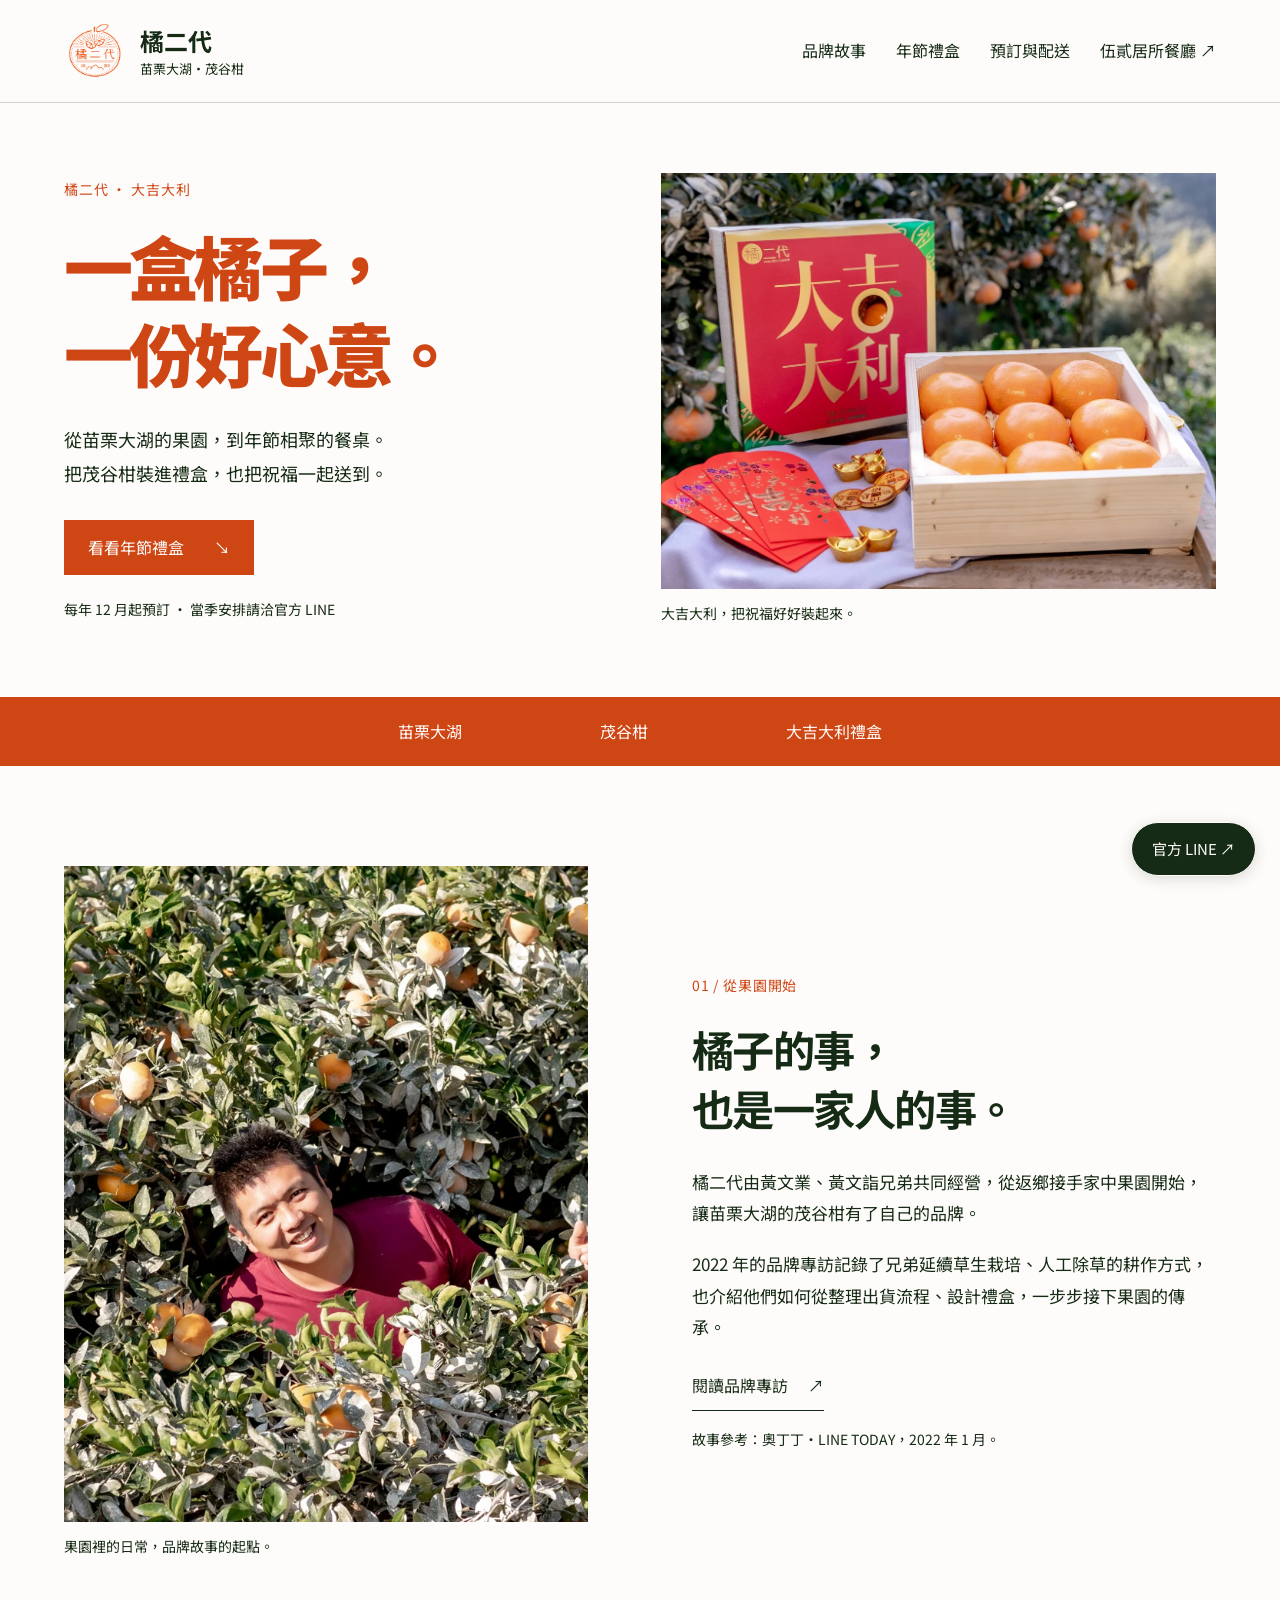
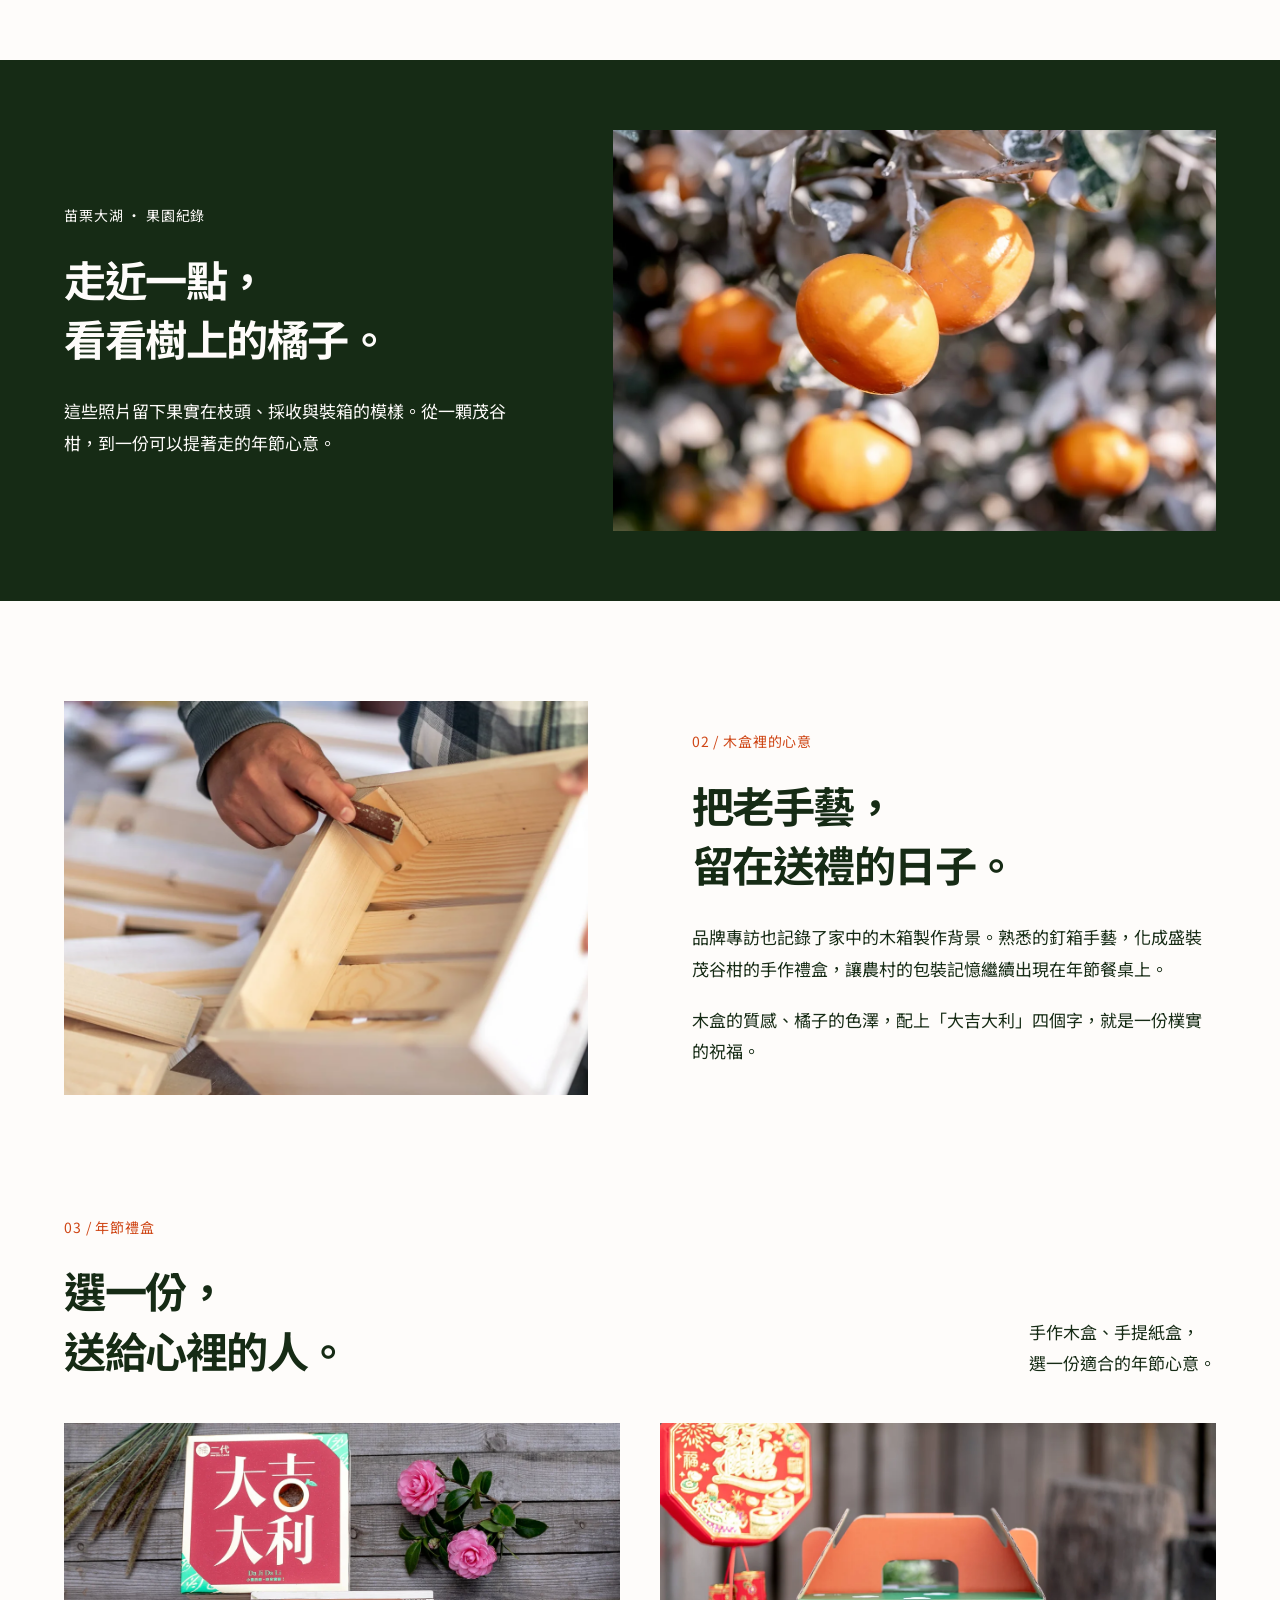
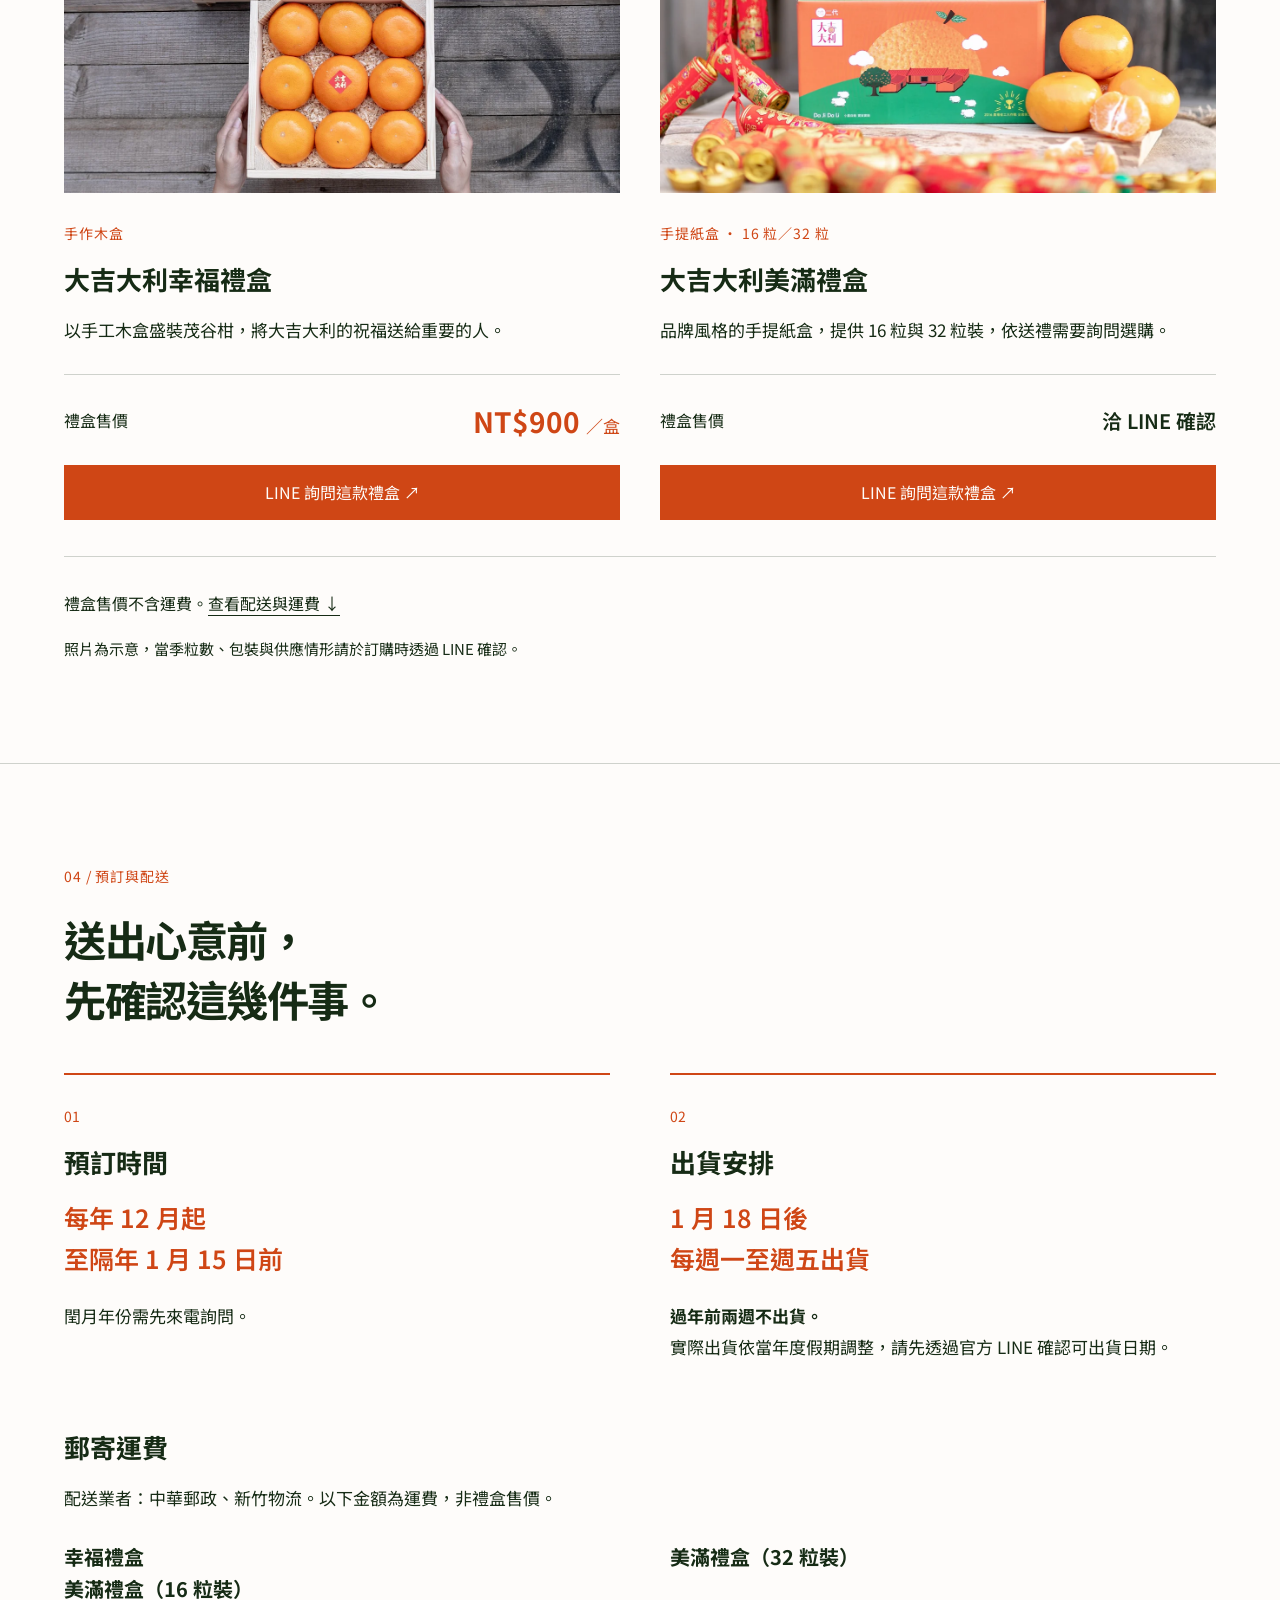
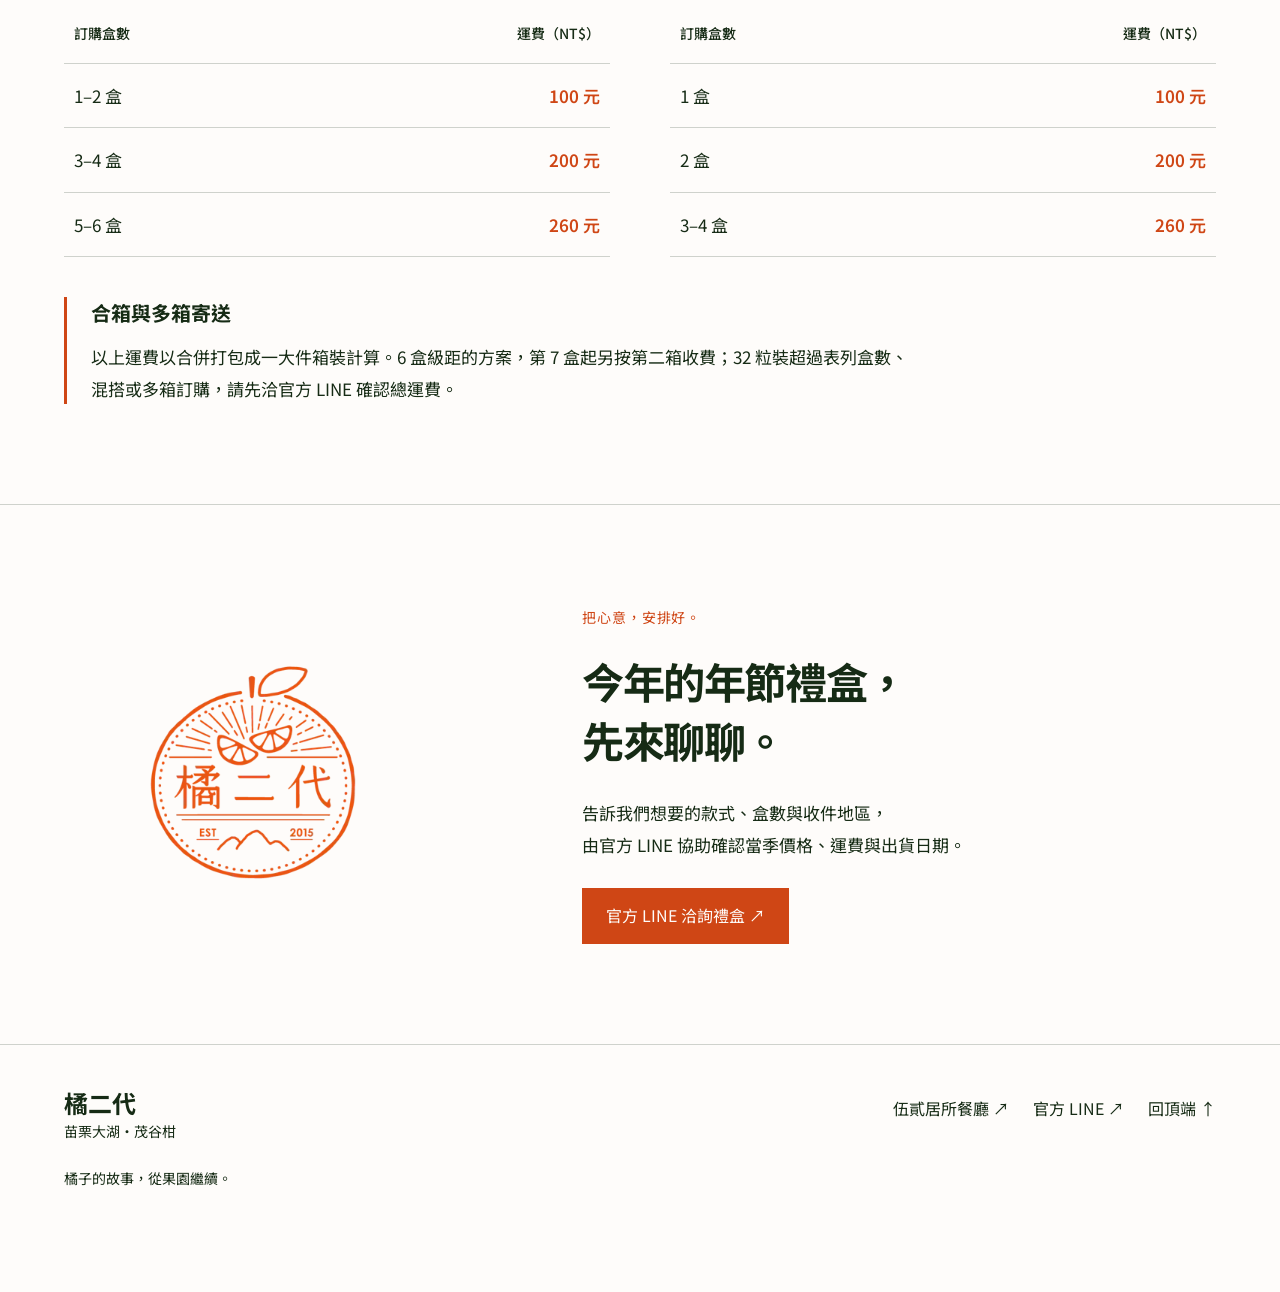
==== commit d0a91f93: "Consolidate gift pricing into consistent purchase areas" ====
--- a/oranges/index.html
+++ b/oranges/index.html
@@ -1,11 +1,11 @@
-<!doctype html><html lang="zh-Hant" id="top"><head><meta charset="utf-8"><meta name="viewport" content="width=device-width,initial-scale=1"><meta name="robots" content="noindex,nofollow"><meta name="theme-color" content="#cf4615"><title>橘二代｜苗栗大湖茂谷柑・年節禮盒與品牌故事</title><meta name="description" content="認識橘二代的苗栗大湖果園與手作木盒故事，查看大吉大利幸福、美滿禮盒的預訂時間、運費及出貨須知。年節禮盒請透過官方LINE洽詢。"><link rel="icon" href="/v2/c/favicon.svg"><link rel="stylesheet" href="/oranges/style.css?v=20261007-gift900"></head><body>
+<!doctype html><html lang="zh-Hant" id="top"><head><meta charset="utf-8"><meta name="viewport" content="width=device-width,initial-scale=1"><meta name="robots" content="noindex,nofollow"><meta name="theme-color" content="#cf4615"><title>橘二代｜苗栗大湖茂谷柑・年節禮盒與品牌故事</title><meta name="description" content="認識橘二代的苗栗大湖果園與手作木盒故事，查看大吉大利幸福、美滿禮盒的預訂時間、運費及出貨須知。年節禮盒請透過官方LINE洽詢。"><link rel="icon" href="/v2/c/favicon.svg"><link rel="stylesheet" href="/oranges/style.css?v=20261007-price-layout"></head><body>
 <a class="skip" href="#main">跳至主要內容</a><header class="site-header"><a class="brand" href="/oranges/" aria-label="橘二代品牌頁"><img src="/oranges/assets/logo-320.webp" width="561" height="586" alt="橘二代"><span>橘二代<small>苗栗大湖・茂谷柑</small></span></a><nav id="navigation" aria-label="主要導覽"><a href="#story">品牌故事</a><a href="#gifts">年節禮盒</a><a href="#shipping">預訂與配送</a><a href="/">伍貳居所餐廳 ↗</a></nav><button class="menu-toggle" aria-label="開啟導覽" aria-expanded="false" aria-controls="navigation"><span></span><span></span><span></span></button></header>
 <main id="main"><section class="orange-hero wrap"><div class="hero-copy"><p class="eyebrow">橘二代 · 大吉大利</p><h1>一盒橘子，<br>一份好心意。</h1><p class="lead">從苗栗大湖的果園，到年節相聚的餐桌。<br>把茂谷柑裝進禮盒，也把祝福一起送到。</p><a class="button" href="#gifts">看看年節禮盒 <span>↘</span></a><p class="hero-note">每年 12 月起預訂 · 當季安排請洽官方 LINE</p></div><figure class="hero-photo"><img src="/oranges/assets/hero-1280.webp" srcset="/oranges/assets/hero-640.webp 640w, /oranges/assets/hero-1280.webp 1280w" sizes="(max-width:700px) 100vw, 55vw" width="1280" height="853" alt="大吉大利手作木盒、茂谷柑與年節佈置" fetchpriority="high" decoding="async"><figcaption>大吉大利，把祝福好好裝起來。</figcaption></figure></section>
 <div class="chapter-strip"><span>苗栗大湖</span><span>茂谷柑</span><span>大吉大利禮盒</span></div>
 <section id="story" class="wrap story-grid section"><figure><img src="/oranges/assets/grower-1280.webp" srcset="/oranges/assets/grower-640.webp 640w, /oranges/assets/grower-1280.webp 1280w" sizes="(max-width:700px) 100vw, 55vw" width="1280" height="853" alt="果園裡的橘二代果農與結實的茂谷柑樹" loading="lazy" decoding="async"><figcaption>果園裡的日常，品牌故事的起點。</figcaption></figure><div class="story-copy"><p class="eyebrow">01 / 從果園開始</p><h2>橘子的事，<br>也是一家人的事。</h2><p>橘二代由黃文業、黃文詣兄弟共同經營，從返鄉接手家中果園開始，讓苗栗大湖的茂谷柑有了自己的品牌。</p><p>2022 年的品牌專訪記錄了兄弟延續草生栽培、人工除草的耕作方式，也介紹他們如何從整理出貨流程、設計禮盒，一步步接下果園的傳承。</p><a class="text-link" href="https://today.line.me/tw/v3/article/vXYRPy3" target="_blank" rel="noopener">閱讀品牌專訪 <span>↗</span></a><p class="source">故事參考：奧丁丁・LINE TODAY，2022 年 1 月。</p></div></section>
 <section class="orchard-section"><div class="wrap orchard-grid"><div><p class="eyebrow">苗栗大湖 · 果園紀錄</p><h2>走近一點，<br>看看樹上的橘子。</h2><p>這些照片留下果實在枝頭、採收與裝箱的模樣。從一顆茂谷柑，到一份可以提著走的年節心意。</p></div><figure><img src="/oranges/assets/orchard-1280.webp" srcset="/oranges/assets/orchard-640.webp 640w, /oranges/assets/orchard-1280.webp 1280w" sizes="(max-width:700px) 100vw, 55vw" width="1280" height="853" alt="枝頭上成熟的橘色茂谷柑" loading="lazy" decoding="async"></figure></div></section>
 <section class="wrap craft-grid section"><figure><img src="/oranges/assets/craft-1280.webp" srcset="/oranges/assets/craft-640.webp 640w, /oranges/assets/craft-1280.webp 1280w" sizes="(max-width:700px) 100vw, 55vw" width="1280" height="853" alt="手工組裝禮盒木箱的細節" loading="lazy" decoding="async"></figure><div><p class="eyebrow">02 / 木盒裡的心意</p><h2>把老手藝，<br>留在送禮的日子。</h2><p>品牌專訪也記錄了家中的木箱製作背景。熟悉的釘箱手藝，化成盛裝茂谷柑的手作禮盒，讓農村的包裝記憶繼續出現在年節餐桌上。</p><p>木盒的質感、橘子的色澤，配上「大吉大利」四個字，就是一份樸實的祝福。</p></div></section>
-<section id="gifts" class="wrap section gifts-section"><div class="section-heading"><div><p class="eyebrow">03 / 年節禮盒</p><h2>選一份，<br>送給心裡的人。</h2></div><p>當季規格、價格與供應情形，<br>請透過官方 LINE 確認。</p></div><div class="gift-grid"><article><img src="/oranges/assets/wood-box-1280.webp" srcset="/oranges/assets/wood-box-640.webp 640w, /oranges/assets/wood-box-1280.webp 1280w" sizes="(max-width:700px) 100vw, 55vw" width="1280" height="853" alt="大吉大利幸福禮盒木盒款示意，實際內容依當季確認" loading="lazy" decoding="async"><div class="gift-copy"><p class="eyebrow">手作木盒</p><h3>大吉大利幸福禮盒</h3><p>以手工木盒盛裝茂谷柑，將大吉大利的祝福送給重要的人。</p><p class="gift-price">NT$900 <span>／盒</span></p><p class="product-note">運費另計；當季粒數與供應情形請洽官方 LINE。</p><a class="text-link" href="https://lin.ee/qrXVp1U" target="_blank" rel="noopener">詢問幸福禮盒 ↗</a></div></article><article><img src="/oranges/assets/paper-box-1280.webp" srcset="/oranges/assets/paper-box-640.webp 640w, /oranges/assets/paper-box-1280.webp 1280w" sizes="(max-width:700px) 100vw, 55vw" width="1280" height="853" alt="大吉大利美滿禮盒品牌手提紙盒款示意" loading="lazy" decoding="async"><div class="gift-copy"><p class="eyebrow">手提紙盒 · 16 粒／32 粒</p><h3>大吉大利美滿禮盒</h3><p>品牌風格的手提紙盒，提供 16 粒與 32 粒裝，依送禮需要詢問選購。</p><p class="product-note">當季售價與供應請洽官方 LINE。</p><a class="text-link" href="https://lin.ee/qrXVp1U" target="_blank" rel="noopener">詢問美滿禮盒 ↗</a></div></article></div><p class="image-note">照片為禮盒與佈置示意，實際粒數、包裝及內容以訂購確認為準。</p></section>
+<section id="gifts" class="wrap section gifts-section"><div class="section-heading"><div><p class="eyebrow">03 / 年節禮盒</p><h2>選一份，<br>送給心裡的人。</h2></div><p>手作木盒、手提紙盒，<br>選一份適合的年節心意。</p></div><div class="gift-grid"><article><img src="/oranges/assets/wood-box-1280.webp" srcset="/oranges/assets/wood-box-640.webp 640w, /oranges/assets/wood-box-1280.webp 1280w" sizes="(max-width:700px) 100vw, 55vw" width="1280" height="853" alt="大吉大利幸福禮盒木盒款示意，實際內容依當季確認" loading="lazy" decoding="async"><div class="gift-copy"><p class="eyebrow">手作木盒</p><h3>大吉大利幸福禮盒</h3><p>以手工木盒盛裝茂谷柑，將大吉大利的祝福送給重要的人。</p><div class="gift-purchase"><div class="price-row"><span class="price-label">禮盒售價</span><p class="gift-price">NT$900 <span>／盒</span></p></div><a class="button" href="https://lin.ee/qrXVp1U" target="_blank" rel="noopener">LINE 詢問這款禮盒 ↗</a></div></div></article><article><img src="/oranges/assets/paper-box-1280.webp" srcset="/oranges/assets/paper-box-640.webp 640w, /oranges/assets/paper-box-1280.webp 1280w" sizes="(max-width:700px) 100vw, 55vw" width="1280" height="853" alt="大吉大利美滿禮盒品牌手提紙盒款示意" loading="lazy" decoding="async"><div class="gift-copy"><p class="eyebrow">手提紙盒 · 16 粒／32 粒</p><h3>大吉大利美滿禮盒</h3><p>品牌風格的手提紙盒，提供 16 粒與 32 粒裝，依送禮需要詢問選購。</p><div class="gift-purchase"><div class="price-row"><span class="price-label">禮盒售價</span><p class="price-pending">洽 LINE 確認</p></div><a class="button" href="https://lin.ee/qrXVp1U" target="_blank" rel="noopener">LINE 詢問這款禮盒 ↗</a></div></div></article></div><div class="gift-notes"><p>禮盒售價不含運費。<a href="#shipping">查看配送與運費 ↓</a></p><p class="image-note">照片為示意，當季粒數、包裝與供應情形請於訂購時透過 LINE 確認。</p></div></section>
 <section id="shipping" class="shipping-section"><div class="wrap section"><p class="eyebrow">04 / 預訂與配送</p><h2>送出心意前，<br>先確認這幾件事。</h2><div class="schedule-grid"><article><span class="step">01</span><h3>預訂時間</h3><p class="date">每年 12 月起<br>至隔年 1 月 15 日前</p><p>閏月年份需先來電詢問。</p></article><article><span class="step">02</span><h3>出貨安排</h3><p class="date">1 月 18 日後<br>每週一至週五出貨</p><p><strong>過年前兩週不出貨。</strong><br>實際出貨依當年度假期調整，請先透過官方 LINE 確認可出貨日期。</p></article></div><div class="shipping-heading"><h3>郵寄運費</h3><p>配送業者：中華郵政、新竹物流。以下金額為運費，非禮盒售價。</p></div><div class="rate-grid"><article><h4>幸福禮盒<br>美滿禮盒（16 粒裝）</h4><table><caption class="sr-only">幸福禮盒與16粒美滿禮盒運費</caption><thead><tr><th scope="col">訂購盒數</th><th scope="col">運費（NT$）</th></tr></thead><tbody><tr><th scope="row">1–2 盒</th><td>100 元</td></tr><tr><th scope="row">3–4 盒</th><td>200 元</td></tr><tr><th scope="row">5–6 盒</th><td>260 元</td></tr></tbody></table></article><article><h4>美滿禮盒（32 粒裝）</h4><table><caption class="sr-only">32粒美滿禮盒運費</caption><thead><tr><th scope="col">訂購盒數</th><th scope="col">運費（NT$）</th></tr></thead><tbody><tr><th scope="row">1 盒</th><td>100 元</td></tr><tr><th scope="row">2 盒</th><td>200 元</td></tr><tr><th scope="row">3–4 盒</th><td>260 元</td></tr></tbody></table></article></div><div class="packing-note"><h4>合箱與多箱寄送</h4><p>以上運費以合併打包成一大件箱裝計算。6 盒級距的方案，第 7 盒起另按第二箱收費；32 粒裝超過表列盒數、混搭或多箱訂購，請先洽官方 LINE 確認總運費。</p></div></div></section>
 <section class="wrap order-section section"><img src="/oranges/assets/logo-320.webp" width="561" height="586" alt="橘二代品牌標誌" loading="lazy"><div><p class="eyebrow">把心意，安排好。</p><h2>今年的年節禮盒，<br>先來聊聊。</h2><p>告訴我們想要的款式、盒數與收件地區，<br>由官方 LINE 協助確認當季價格、運費與出貨日期。</p><a class="button" href="https://lin.ee/qrXVp1U" target="_blank" rel="noopener">官方 LINE 洽詢禮盒 ↗</a></div></section>
 </main><footer class="wrap"><a class="brand footer-brand" href="/oranges/">橘二代<span>苗栗大湖・茂谷柑</span></a><div><a href="/">伍貳居所餐廳 ↗</a><a href="https://lin.ee/qrXVp1U" target="_blank" rel="noopener">官方 LINE ↗</a><a href="#top">回頂端 ↑</a></div><p>橘子的故事，從果園繼續。</p></footer><a class="line-float" href="https://lin.ee/qrXVp1U" target="_blank" rel="noopener" aria-label="開啟官方LINE洽詢禮盒（另開視窗）">官方 LINE ↗</a><script src="/v2/shared.js"></script><script src="/v2/c/motion.js"></script></body></html>
--- a/oranges/style.css
+++ b/oranges/style.css
@@ -21,3 +21,17 @@
 }
 
 .gift-price{font-size:28px;font-weight:700;color:var(--orange);line-height:1.5}.gift-price span{font-size:17px;font-weight:400}
+
+/* Consistent purchase area; shipping is explained once below the gift cards. */
+.gift-grid>article{display:flex;flex-direction:column;min-width:0}
+.gift-copy{display:flex;flex-direction:column;flex:1;border-bottom:0}
+.gift-copy>p:not(.eyebrow){margin-bottom:28px}
+.gift-purchase{margin-top:auto;border-top:1px solid var(--line);padding-top:22px}
+.price-row{display:flex;align-items:center;justify-content:space-between;gap:16px;min-height:48px;margin-bottom:20px}
+.price-label{font-size:16px;flex-shrink:0}
+.price-pending{font-size:20px;font-weight:600;line-height:1.5}
+.gift-purchase .button{display:flex;justify-content:center;width:100%;gap:12px}
+.gift-notes{border-top:1px solid var(--line);padding-top:24px;margin-top:8px;font-size:16px}
+.gift-notes a{text-decoration:underline;text-underline-offset:5px;display:inline-block;padding:8px 0}
+.gift-notes .image-note{margin-top:8px}
+@media(max-width:700px){.gift-price{font-size:28px}.gift-grid{gap:40px}.gift-copy{padding-bottom:0}.gift-notes{margin-top:28px}}
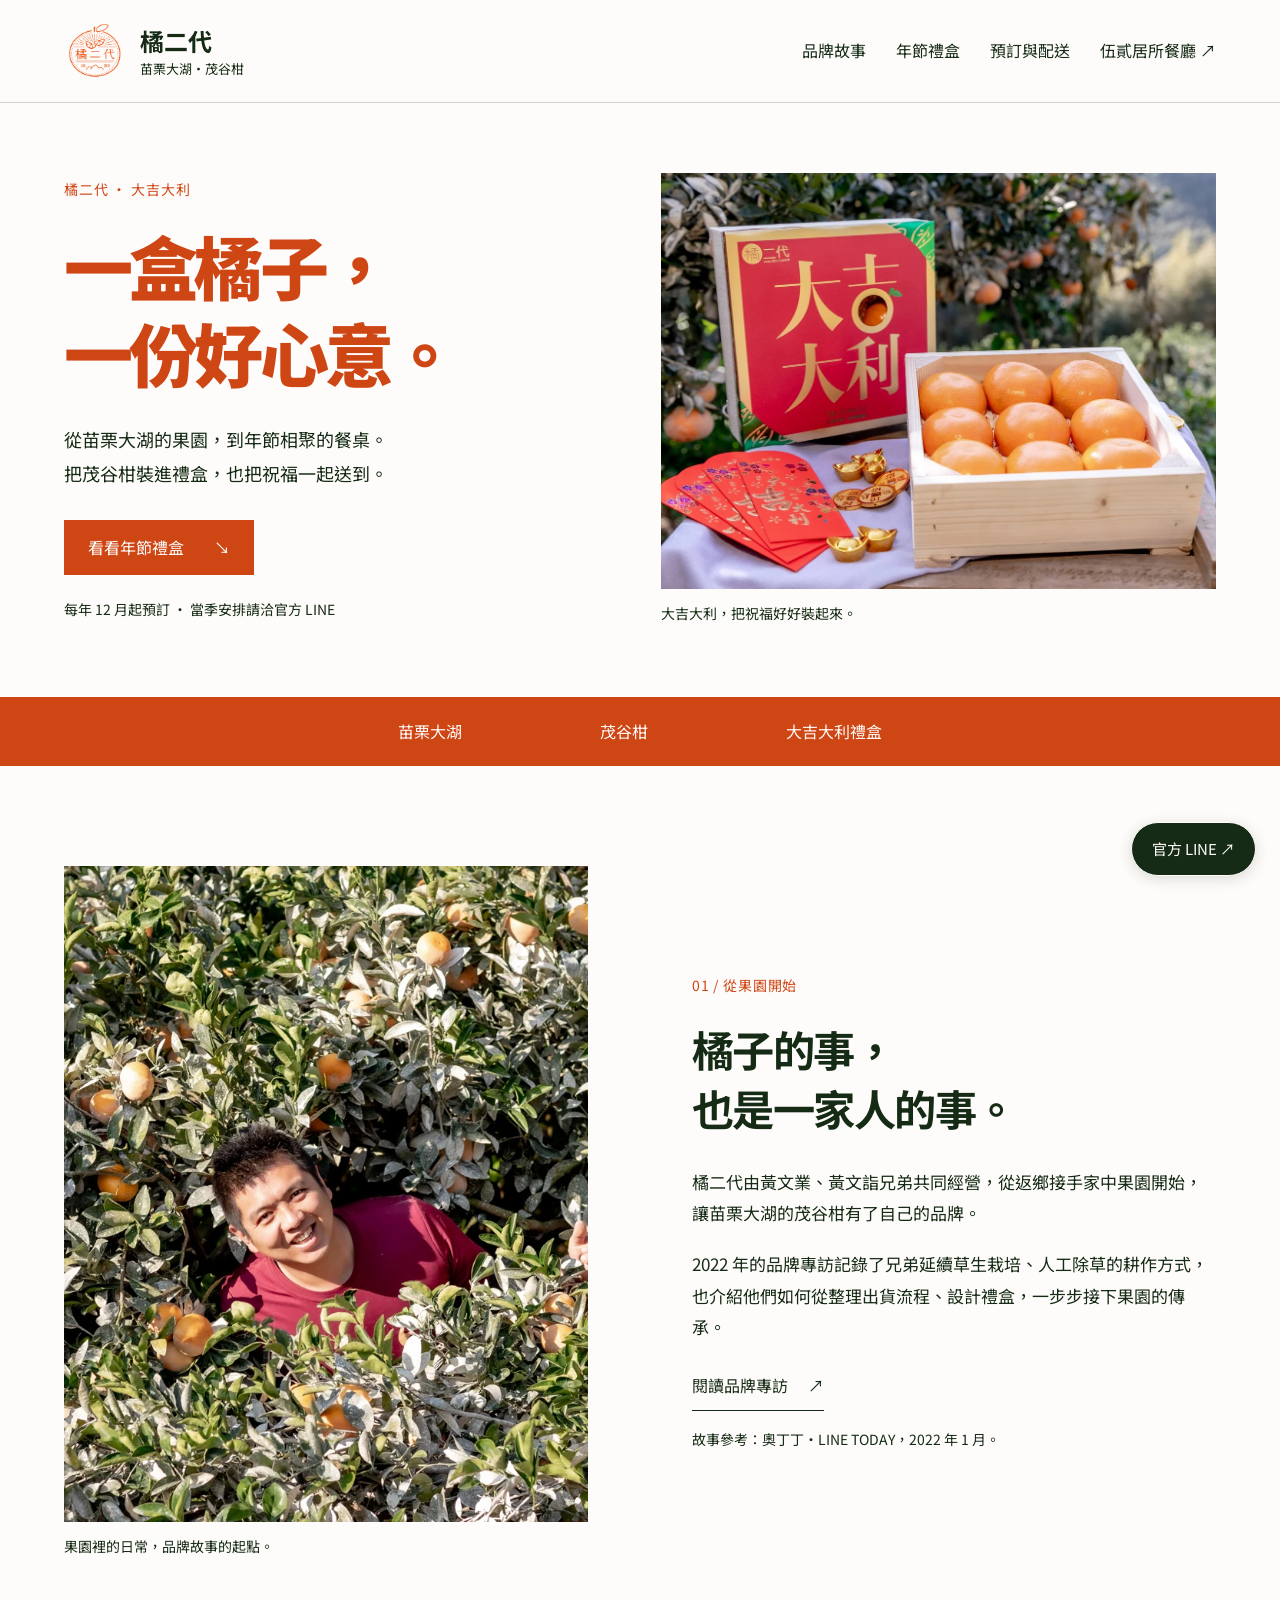
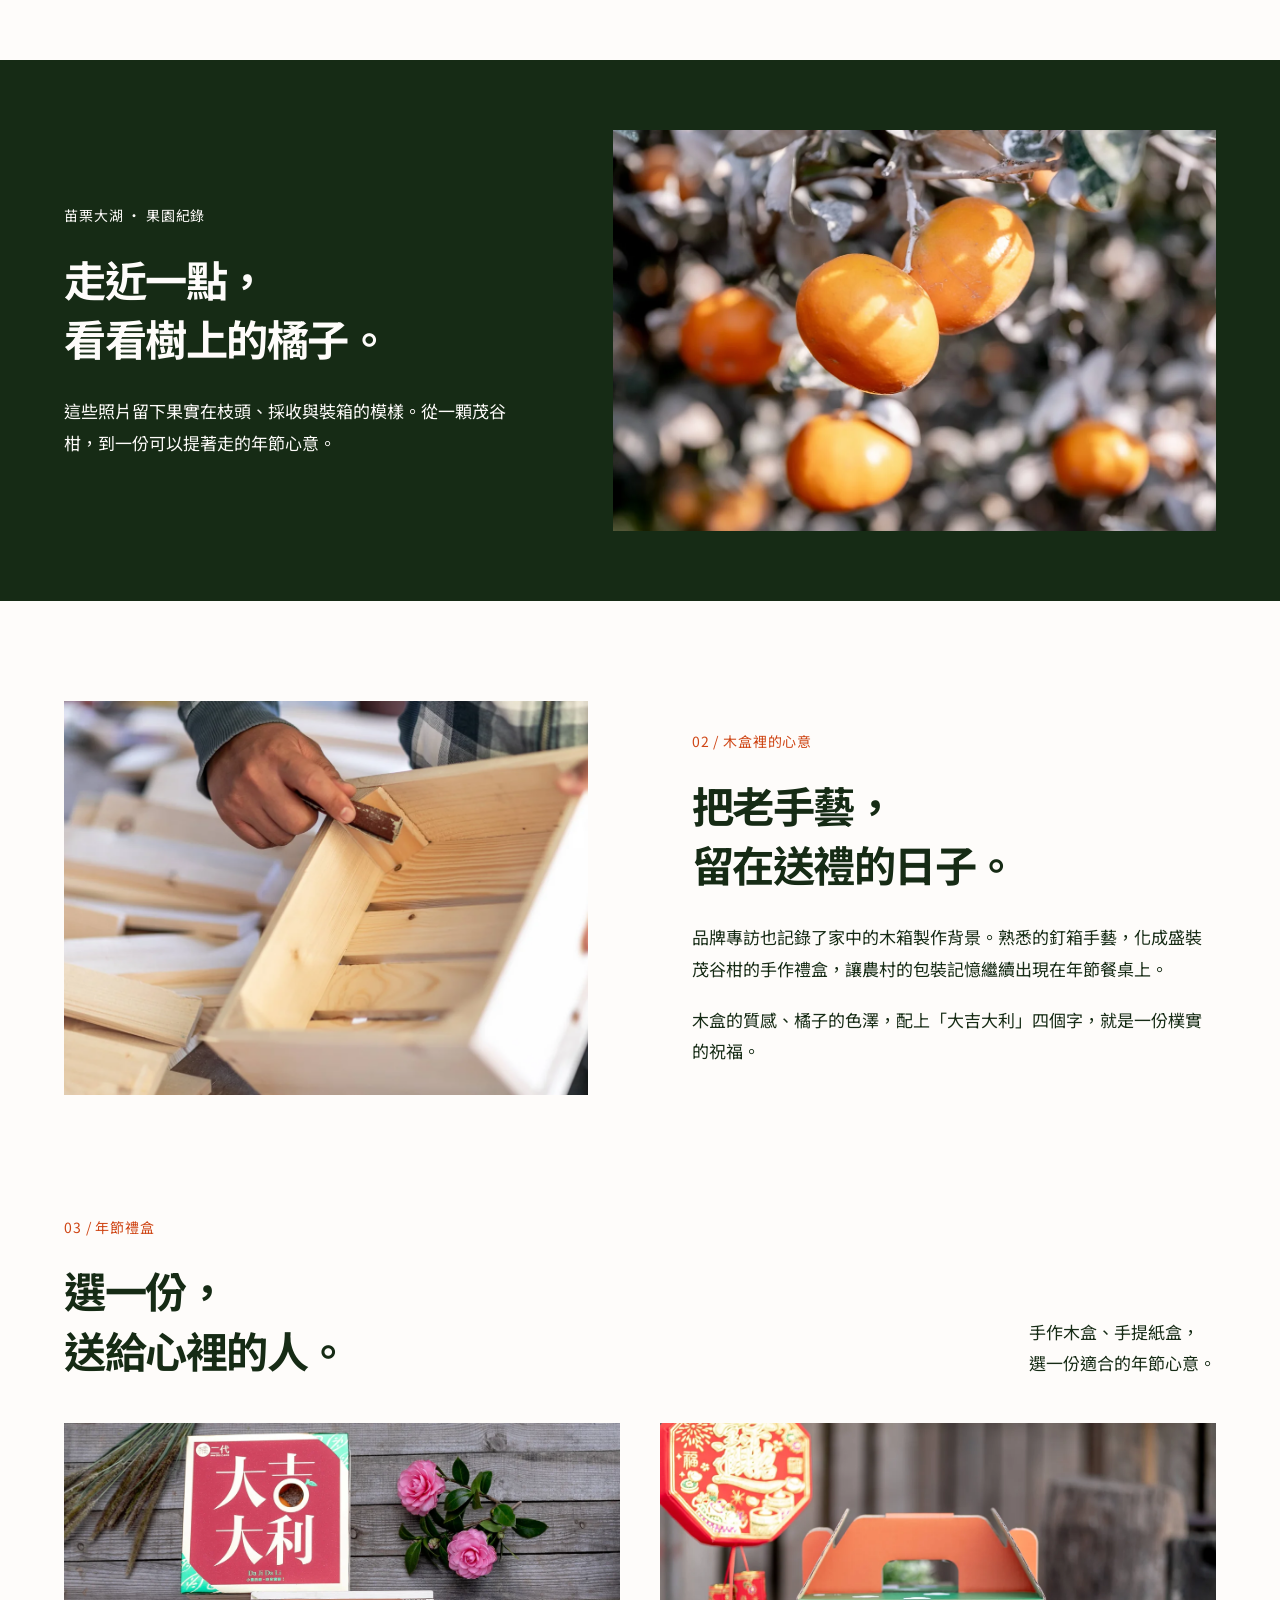
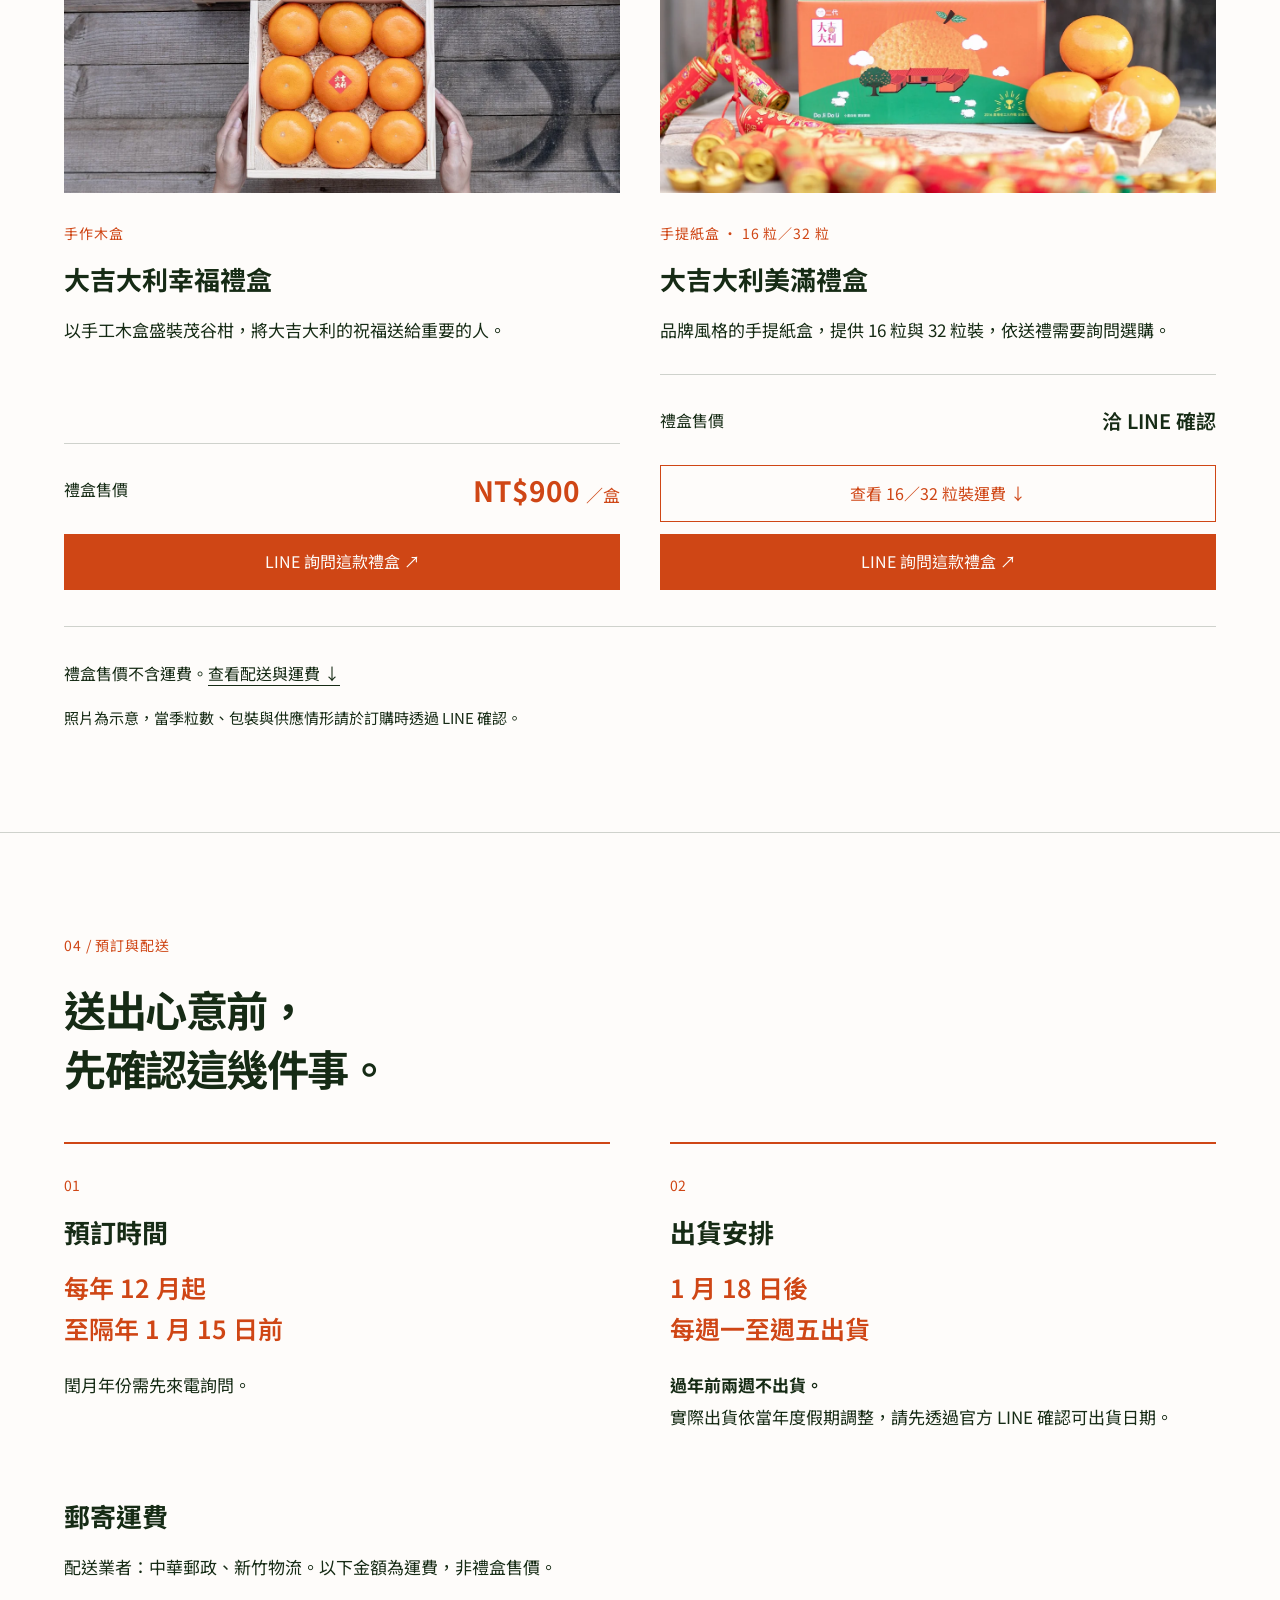
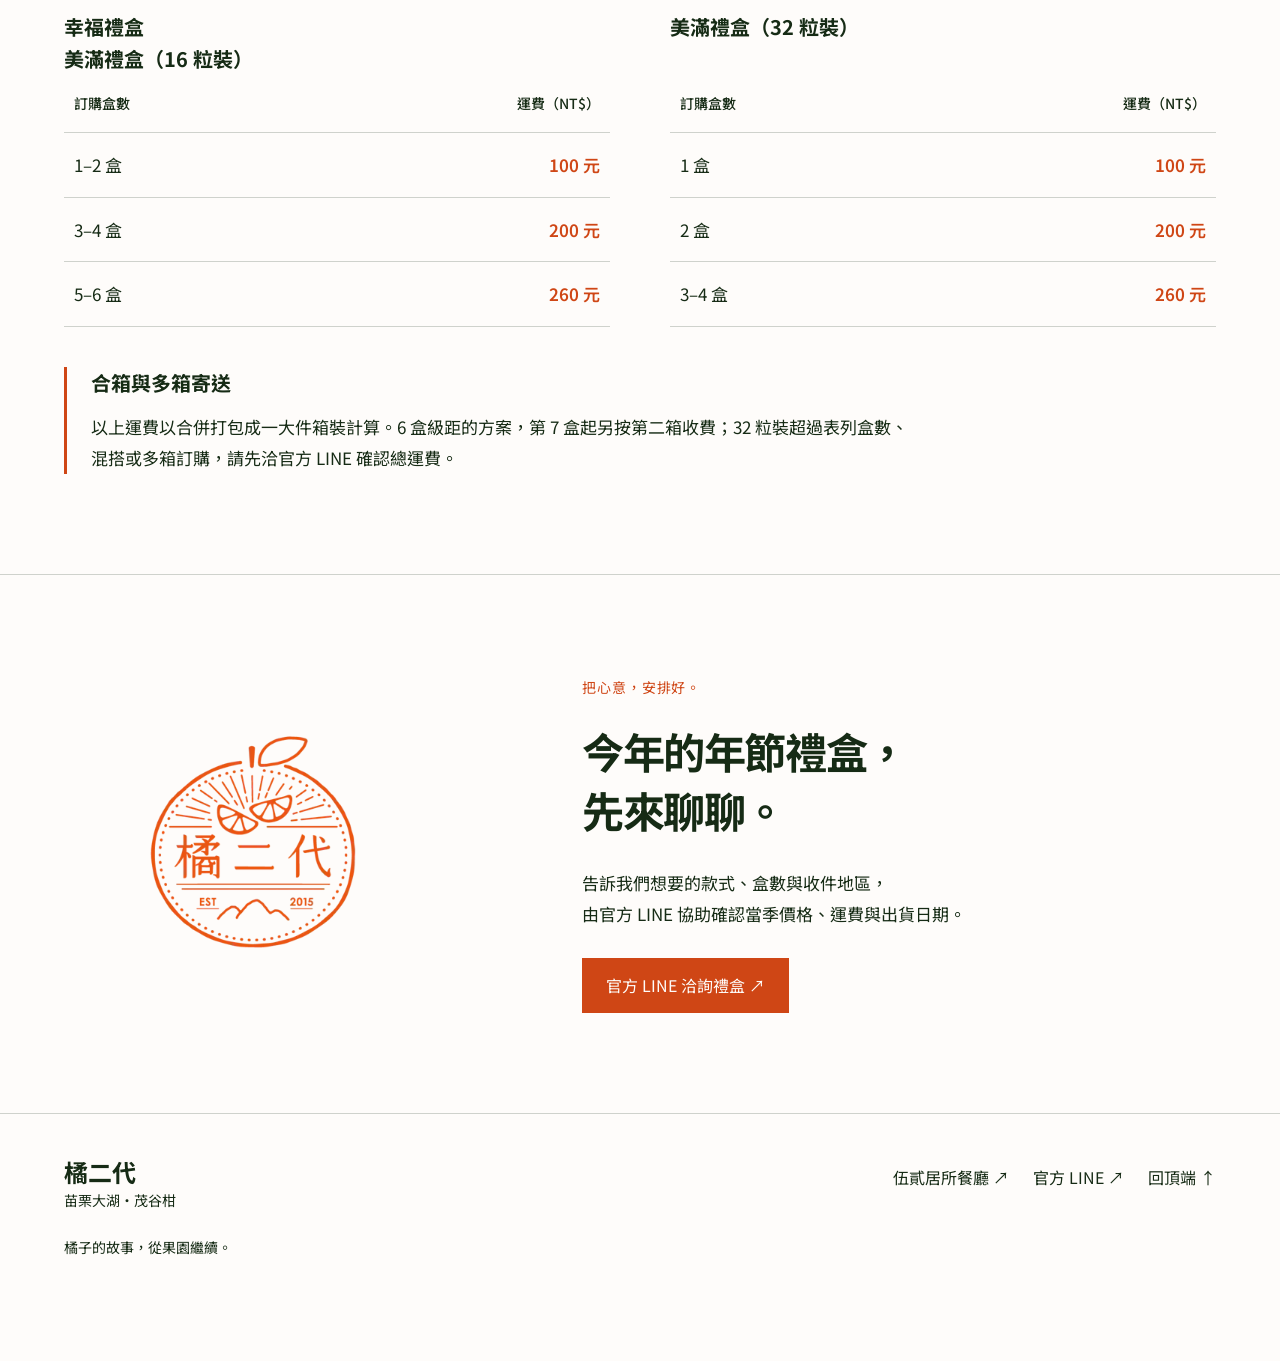
==== commit 4c56f9fe: "Link paper gift box directly to shipping rates" ====
--- a/oranges/index.html
+++ b/oranges/index.html
@@ -1,11 +1,11 @@
-<!doctype html><html lang="zh-Hant" id="top"><head><meta charset="utf-8"><meta name="viewport" content="width=device-width,initial-scale=1"><meta name="robots" content="noindex,nofollow"><meta name="theme-color" content="#cf4615"><title>橘二代｜苗栗大湖茂谷柑・年節禮盒與品牌故事</title><meta name="description" content="認識橘二代的苗栗大湖果園與手作木盒故事，查看大吉大利幸福、美滿禮盒的預訂時間、運費及出貨須知。年節禮盒請透過官方LINE洽詢。"><link rel="icon" href="/v2/c/favicon.svg"><link rel="stylesheet" href="/oranges/style.css?v=20261007-price-layout"></head><body>
+<!doctype html><html lang="zh-Hant" id="top"><head><meta charset="utf-8"><meta name="viewport" content="width=device-width,initial-scale=1"><meta name="robots" content="noindex,nofollow"><meta name="theme-color" content="#cf4615"><title>橘二代｜苗栗大湖茂谷柑・年節禮盒與品牌故事</title><meta name="description" content="認識橘二代的苗栗大湖果園與手作木盒故事，查看大吉大利幸福、美滿禮盒的預訂時間、運費及出貨須知。年節禮盒請透過官方LINE洽詢。"><link rel="icon" href="/v2/c/favicon.svg"><link rel="stylesheet" href="/oranges/style.css?v=20261007-shipping-link"></head><body>
 <a class="skip" href="#main">跳至主要內容</a><header class="site-header"><a class="brand" href="/oranges/" aria-label="橘二代品牌頁"><img src="/oranges/assets/logo-320.webp" width="561" height="586" alt="橘二代"><span>橘二代<small>苗栗大湖・茂谷柑</small></span></a><nav id="navigation" aria-label="主要導覽"><a href="#story">品牌故事</a><a href="#gifts">年節禮盒</a><a href="#shipping">預訂與配送</a><a href="/">伍貳居所餐廳 ↗</a></nav><button class="menu-toggle" aria-label="開啟導覽" aria-expanded="false" aria-controls="navigation"><span></span><span></span><span></span></button></header>
 <main id="main"><section class="orange-hero wrap"><div class="hero-copy"><p class="eyebrow">橘二代 · 大吉大利</p><h1>一盒橘子，<br>一份好心意。</h1><p class="lead">從苗栗大湖的果園，到年節相聚的餐桌。<br>把茂谷柑裝進禮盒，也把祝福一起送到。</p><a class="button" href="#gifts">看看年節禮盒 <span>↘</span></a><p class="hero-note">每年 12 月起預訂 · 當季安排請洽官方 LINE</p></div><figure class="hero-photo"><img src="/oranges/assets/hero-1280.webp" srcset="/oranges/assets/hero-640.webp 640w, /oranges/assets/hero-1280.webp 1280w" sizes="(max-width:700px) 100vw, 55vw" width="1280" height="853" alt="大吉大利手作木盒、茂谷柑與年節佈置" fetchpriority="high" decoding="async"><figcaption>大吉大利，把祝福好好裝起來。</figcaption></figure></section>
 <div class="chapter-strip"><span>苗栗大湖</span><span>茂谷柑</span><span>大吉大利禮盒</span></div>
 <section id="story" class="wrap story-grid section"><figure><img src="/oranges/assets/grower-1280.webp" srcset="/oranges/assets/grower-640.webp 640w, /oranges/assets/grower-1280.webp 1280w" sizes="(max-width:700px) 100vw, 55vw" width="1280" height="853" alt="果園裡的橘二代果農與結實的茂谷柑樹" loading="lazy" decoding="async"><figcaption>果園裡的日常，品牌故事的起點。</figcaption></figure><div class="story-copy"><p class="eyebrow">01 / 從果園開始</p><h2>橘子的事，<br>也是一家人的事。</h2><p>橘二代由黃文業、黃文詣兄弟共同經營，從返鄉接手家中果園開始，讓苗栗大湖的茂谷柑有了自己的品牌。</p><p>2022 年的品牌專訪記錄了兄弟延續草生栽培、人工除草的耕作方式，也介紹他們如何從整理出貨流程、設計禮盒，一步步接下果園的傳承。</p><a class="text-link" href="https://today.line.me/tw/v3/article/vXYRPy3" target="_blank" rel="noopener">閱讀品牌專訪 <span>↗</span></a><p class="source">故事參考：奧丁丁・LINE TODAY，2022 年 1 月。</p></div></section>
 <section class="orchard-section"><div class="wrap orchard-grid"><div><p class="eyebrow">苗栗大湖 · 果園紀錄</p><h2>走近一點，<br>看看樹上的橘子。</h2><p>這些照片留下果實在枝頭、採收與裝箱的模樣。從一顆茂谷柑，到一份可以提著走的年節心意。</p></div><figure><img src="/oranges/assets/orchard-1280.webp" srcset="/oranges/assets/orchard-640.webp 640w, /oranges/assets/orchard-1280.webp 1280w" sizes="(max-width:700px) 100vw, 55vw" width="1280" height="853" alt="枝頭上成熟的橘色茂谷柑" loading="lazy" decoding="async"></figure></div></section>
 <section class="wrap craft-grid section"><figure><img src="/oranges/assets/craft-1280.webp" srcset="/oranges/assets/craft-640.webp 640w, /oranges/assets/craft-1280.webp 1280w" sizes="(max-width:700px) 100vw, 55vw" width="1280" height="853" alt="手工組裝禮盒木箱的細節" loading="lazy" decoding="async"></figure><div><p class="eyebrow">02 / 木盒裡的心意</p><h2>把老手藝，<br>留在送禮的日子。</h2><p>品牌專訪也記錄了家中的木箱製作背景。熟悉的釘箱手藝，化成盛裝茂谷柑的手作禮盒，讓農村的包裝記憶繼續出現在年節餐桌上。</p><p>木盒的質感、橘子的色澤，配上「大吉大利」四個字，就是一份樸實的祝福。</p></div></section>
-<section id="gifts" class="wrap section gifts-section"><div class="section-heading"><div><p class="eyebrow">03 / 年節禮盒</p><h2>選一份，<br>送給心裡的人。</h2></div><p>手作木盒、手提紙盒，<br>選一份適合的年節心意。</p></div><div class="gift-grid"><article><img src="/oranges/assets/wood-box-1280.webp" srcset="/oranges/assets/wood-box-640.webp 640w, /oranges/assets/wood-box-1280.webp 1280w" sizes="(max-width:700px) 100vw, 55vw" width="1280" height="853" alt="大吉大利幸福禮盒木盒款示意，實際內容依當季確認" loading="lazy" decoding="async"><div class="gift-copy"><p class="eyebrow">手作木盒</p><h3>大吉大利幸福禮盒</h3><p>以手工木盒盛裝茂谷柑，將大吉大利的祝福送給重要的人。</p><div class="gift-purchase"><div class="price-row"><span class="price-label">禮盒售價</span><p class="gift-price">NT$900 <span>／盒</span></p></div><a class="button" href="https://lin.ee/qrXVp1U" target="_blank" rel="noopener">LINE 詢問這款禮盒 ↗</a></div></div></article><article><img src="/oranges/assets/paper-box-1280.webp" srcset="/oranges/assets/paper-box-640.webp 640w, /oranges/assets/paper-box-1280.webp 1280w" sizes="(max-width:700px) 100vw, 55vw" width="1280" height="853" alt="大吉大利美滿禮盒品牌手提紙盒款示意" loading="lazy" decoding="async"><div class="gift-copy"><p class="eyebrow">手提紙盒 · 16 粒／32 粒</p><h3>大吉大利美滿禮盒</h3><p>品牌風格的手提紙盒，提供 16 粒與 32 粒裝，依送禮需要詢問選購。</p><div class="gift-purchase"><div class="price-row"><span class="price-label">禮盒售價</span><p class="price-pending">洽 LINE 確認</p></div><a class="button" href="https://lin.ee/qrXVp1U" target="_blank" rel="noopener">LINE 詢問這款禮盒 ↗</a></div></div></article></div><div class="gift-notes"><p>禮盒售價不含運費。<a href="#shipping">查看配送與運費 ↓</a></p><p class="image-note">照片為示意，當季粒數、包裝與供應情形請於訂購時透過 LINE 確認。</p></div></section>
-<section id="shipping" class="shipping-section"><div class="wrap section"><p class="eyebrow">04 / 預訂與配送</p><h2>送出心意前，<br>先確認這幾件事。</h2><div class="schedule-grid"><article><span class="step">01</span><h3>預訂時間</h3><p class="date">每年 12 月起<br>至隔年 1 月 15 日前</p><p>閏月年份需先來電詢問。</p></article><article><span class="step">02</span><h3>出貨安排</h3><p class="date">1 月 18 日後<br>每週一至週五出貨</p><p><strong>過年前兩週不出貨。</strong><br>實際出貨依當年度假期調整，請先透過官方 LINE 確認可出貨日期。</p></article></div><div class="shipping-heading"><h3>郵寄運費</h3><p>配送業者：中華郵政、新竹物流。以下金額為運費，非禮盒售價。</p></div><div class="rate-grid"><article><h4>幸福禮盒<br>美滿禮盒（16 粒裝）</h4><table><caption class="sr-only">幸福禮盒與16粒美滿禮盒運費</caption><thead><tr><th scope="col">訂購盒數</th><th scope="col">運費（NT$）</th></tr></thead><tbody><tr><th scope="row">1–2 盒</th><td>100 元</td></tr><tr><th scope="row">3–4 盒</th><td>200 元</td></tr><tr><th scope="row">5–6 盒</th><td>260 元</td></tr></tbody></table></article><article><h4>美滿禮盒（32 粒裝）</h4><table><caption class="sr-only">32粒美滿禮盒運費</caption><thead><tr><th scope="col">訂購盒數</th><th scope="col">運費（NT$）</th></tr></thead><tbody><tr><th scope="row">1 盒</th><td>100 元</td></tr><tr><th scope="row">2 盒</th><td>200 元</td></tr><tr><th scope="row">3–4 盒</th><td>260 元</td></tr></tbody></table></article></div><div class="packing-note"><h4>合箱與多箱寄送</h4><p>以上運費以合併打包成一大件箱裝計算。6 盒級距的方案，第 7 盒起另按第二箱收費；32 粒裝超過表列盒數、混搭或多箱訂購，請先洽官方 LINE 確認總運費。</p></div></div></section>
+<section id="gifts" class="wrap section gifts-section"><div class="section-heading"><div><p class="eyebrow">03 / 年節禮盒</p><h2>選一份，<br>送給心裡的人。</h2></div><p>手作木盒、手提紙盒，<br>選一份適合的年節心意。</p></div><div class="gift-grid"><article><img src="/oranges/assets/wood-box-1280.webp" srcset="/oranges/assets/wood-box-640.webp 640w, /oranges/assets/wood-box-1280.webp 1280w" sizes="(max-width:700px) 100vw, 55vw" width="1280" height="853" alt="大吉大利幸福禮盒木盒款示意，實際內容依當季確認" loading="lazy" decoding="async"><div class="gift-copy"><p class="eyebrow">手作木盒</p><h3>大吉大利幸福禮盒</h3><p>以手工木盒盛裝茂谷柑，將大吉大利的祝福送給重要的人。</p><div class="gift-purchase"><div class="price-row"><span class="price-label">禮盒售價</span><p class="gift-price">NT$900 <span>／盒</span></p></div><a class="button" href="https://lin.ee/qrXVp1U" target="_blank" rel="noopener">LINE 詢問這款禮盒 ↗</a></div></div></article><article><img src="/oranges/assets/paper-box-1280.webp" srcset="/oranges/assets/paper-box-640.webp 640w, /oranges/assets/paper-box-1280.webp 1280w" sizes="(max-width:700px) 100vw, 55vw" width="1280" height="853" alt="大吉大利美滿禮盒品牌手提紙盒款示意" loading="lazy" decoding="async"><div class="gift-copy"><p class="eyebrow">手提紙盒 · 16 粒／32 粒</p><h3>大吉大利美滿禮盒</h3><p>品牌風格的手提紙盒，提供 16 粒與 32 粒裝，依送禮需要詢問選購。</p><div class="gift-purchase"><div class="price-row"><span class="price-label">禮盒售價</span><p class="price-pending">洽 LINE 確認</p></div><a class="button button-outline" href="#shipping-rates">查看 16／32 粒裝運費 ↓</a><a class="button" href="https://lin.ee/qrXVp1U" target="_blank" rel="noopener">LINE 詢問這款禮盒 ↗</a></div></div></article></div><div class="gift-notes"><p>禮盒售價不含運費。<a href="#shipping">查看配送與運費 ↓</a></p><p class="image-note">照片為示意，當季粒數、包裝與供應情形請於訂購時透過 LINE 確認。</p></div></section>
+<section id="shipping" class="shipping-section"><div class="wrap section"><p class="eyebrow">04 / 預訂與配送</p><h2>送出心意前，<br>先確認這幾件事。</h2><div class="schedule-grid"><article><span class="step">01</span><h3>預訂時間</h3><p class="date">每年 12 月起<br>至隔年 1 月 15 日前</p><p>閏月年份需先來電詢問。</p></article><article><span class="step">02</span><h3>出貨安排</h3><p class="date">1 月 18 日後<br>每週一至週五出貨</p><p><strong>過年前兩週不出貨。</strong><br>實際出貨依當年度假期調整，請先透過官方 LINE 確認可出貨日期。</p></article></div><div class="shipping-heading" id="shipping-rates"><h3>郵寄運費</h3><p>配送業者：中華郵政、新竹物流。以下金額為運費，非禮盒售價。</p></div><div class="rate-grid"><article><h4>幸福禮盒<br>美滿禮盒（16 粒裝）</h4><table><caption class="sr-only">幸福禮盒與16粒美滿禮盒運費</caption><thead><tr><th scope="col">訂購盒數</th><th scope="col">運費（NT$）</th></tr></thead><tbody><tr><th scope="row">1–2 盒</th><td>100 元</td></tr><tr><th scope="row">3–4 盒</th><td>200 元</td></tr><tr><th scope="row">5–6 盒</th><td>260 元</td></tr></tbody></table></article><article><h4>美滿禮盒（32 粒裝）</h4><table><caption class="sr-only">32粒美滿禮盒運費</caption><thead><tr><th scope="col">訂購盒數</th><th scope="col">運費（NT$）</th></tr></thead><tbody><tr><th scope="row">1 盒</th><td>100 元</td></tr><tr><th scope="row">2 盒</th><td>200 元</td></tr><tr><th scope="row">3–4 盒</th><td>260 元</td></tr></tbody></table></article></div><div class="packing-note"><h4>合箱與多箱寄送</h4><p>以上運費以合併打包成一大件箱裝計算。6 盒級距的方案，第 7 盒起另按第二箱收費；32 粒裝超過表列盒數、混搭或多箱訂購，請先洽官方 LINE 確認總運費。</p></div></div></section>
 <section class="wrap order-section section"><img src="/oranges/assets/logo-320.webp" width="561" height="586" alt="橘二代品牌標誌" loading="lazy"><div><p class="eyebrow">把心意，安排好。</p><h2>今年的年節禮盒，<br>先來聊聊。</h2><p>告訴我們想要的款式、盒數與收件地區，<br>由官方 LINE 協助確認當季價格、運費與出貨日期。</p><a class="button" href="https://lin.ee/qrXVp1U" target="_blank" rel="noopener">官方 LINE 洽詢禮盒 ↗</a></div></section>
 </main><footer class="wrap"><a class="brand footer-brand" href="/oranges/">橘二代<span>苗栗大湖・茂谷柑</span></a><div><a href="/">伍貳居所餐廳 ↗</a><a href="https://lin.ee/qrXVp1U" target="_blank" rel="noopener">官方 LINE ↗</a><a href="#top">回頂端 ↑</a></div><p>橘子的故事，從果園繼續。</p></footer><a class="line-float" href="https://lin.ee/qrXVp1U" target="_blank" rel="noopener" aria-label="開啟官方LINE洽詢禮盒（另開視窗）">官方 LINE ↗</a><script src="/v2/shared.js"></script><script src="/v2/c/motion.js"></script></body></html>
--- a/oranges/style.css
+++ b/oranges/style.css
@@ -35,3 +35,5 @@
 .gift-notes a{text-decoration:underline;text-underline-offset:5px;display:inline-block;padding:8px 0}
 .gift-notes .image-note{margin-top:8px}
 @media(max-width:700px){.gift-price{font-size:28px}.gift-grid{gap:40px}.gift-copy{padding-bottom:0}.gift-notes{margin-top:28px}}
+
+.gift-purchase .button-outline{background:transparent;color:var(--orange);border:1px solid currentColor;margin-bottom:12px}.gift-purchase .button-outline:hover{background:var(--orange);color:var(--paper)}
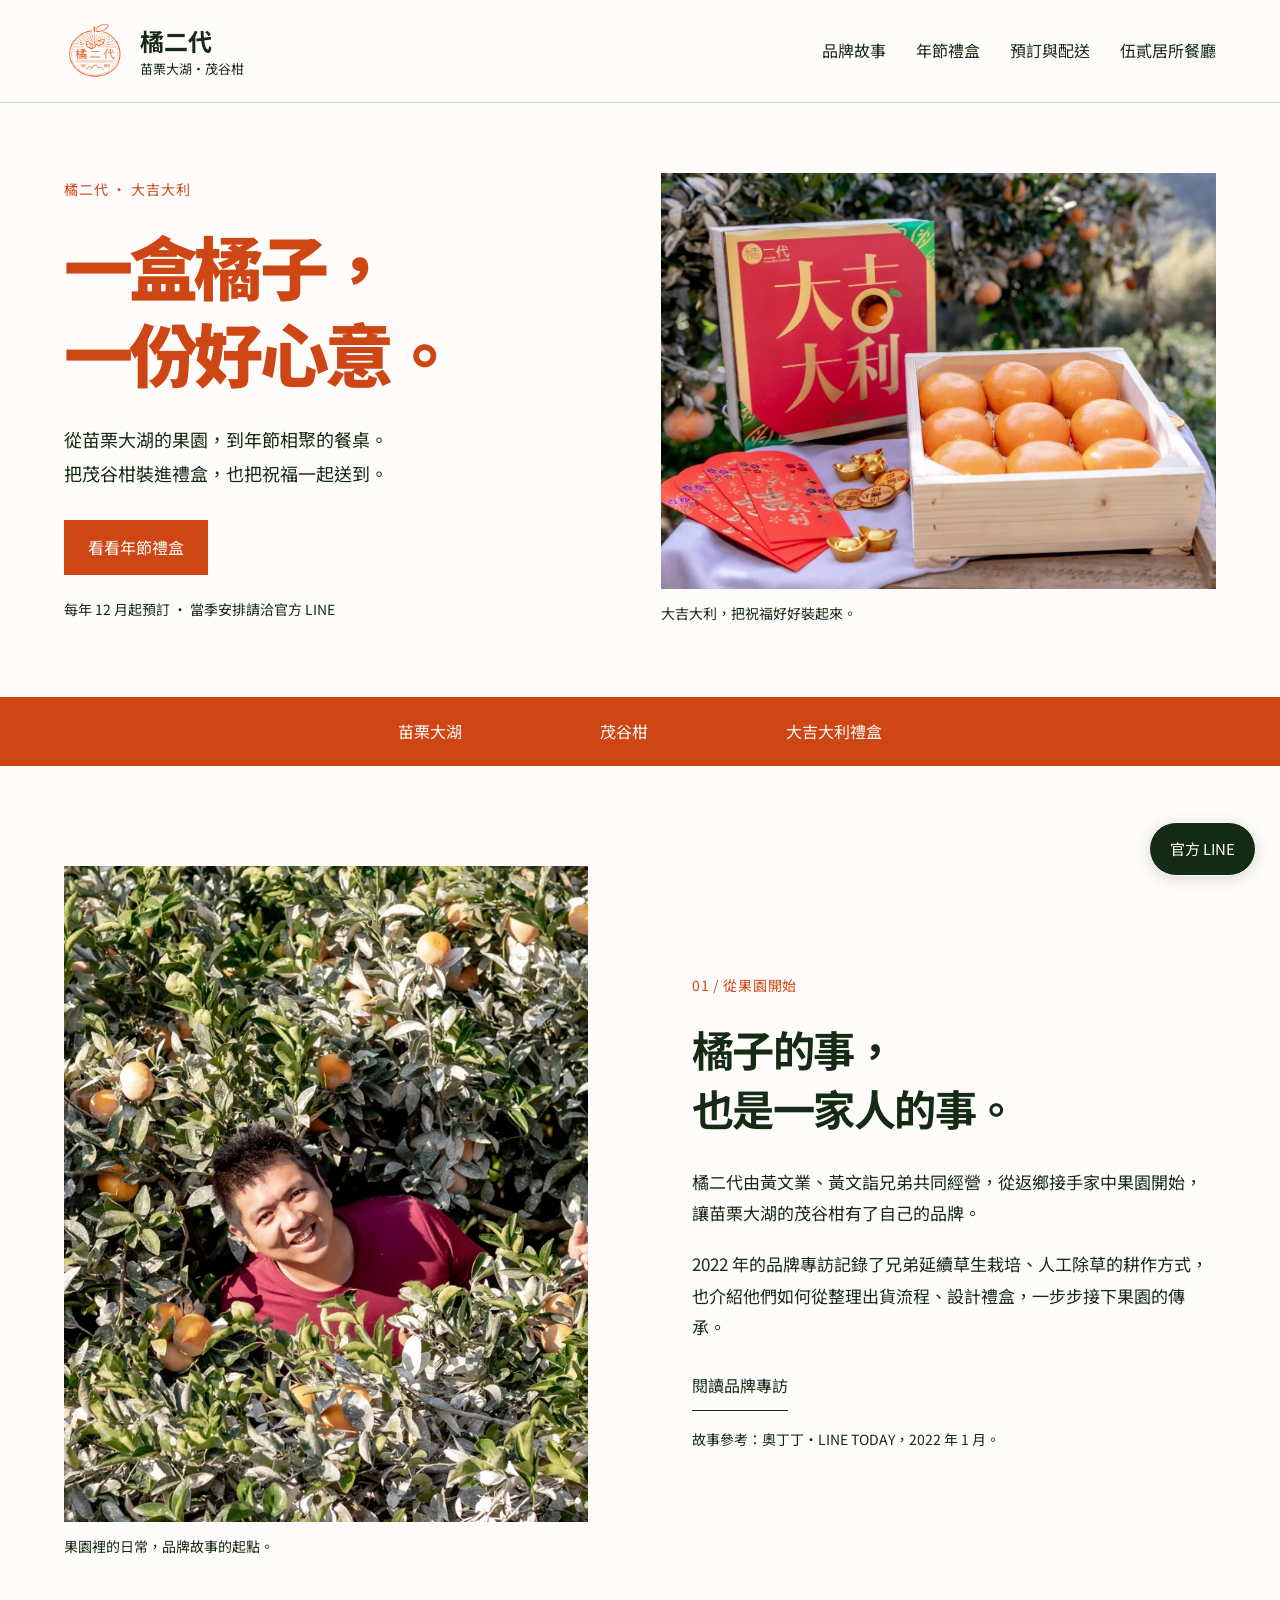
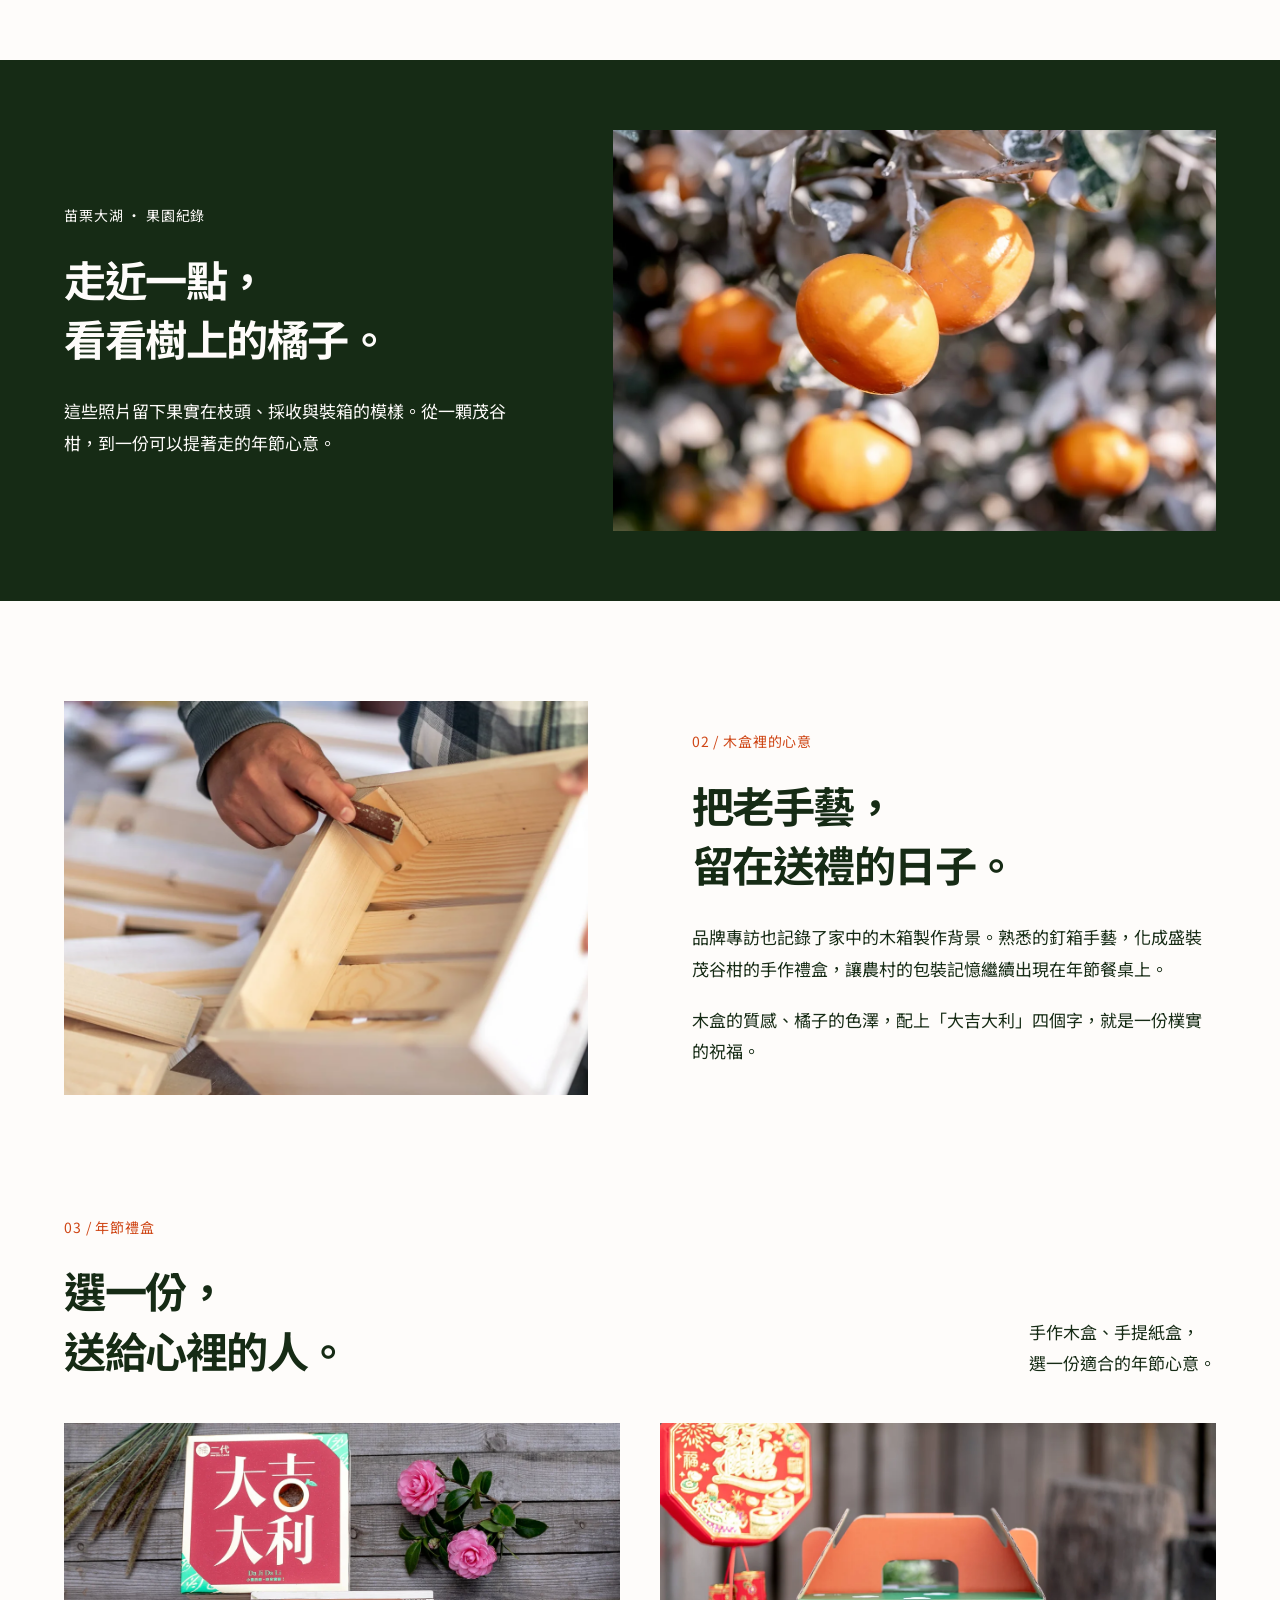
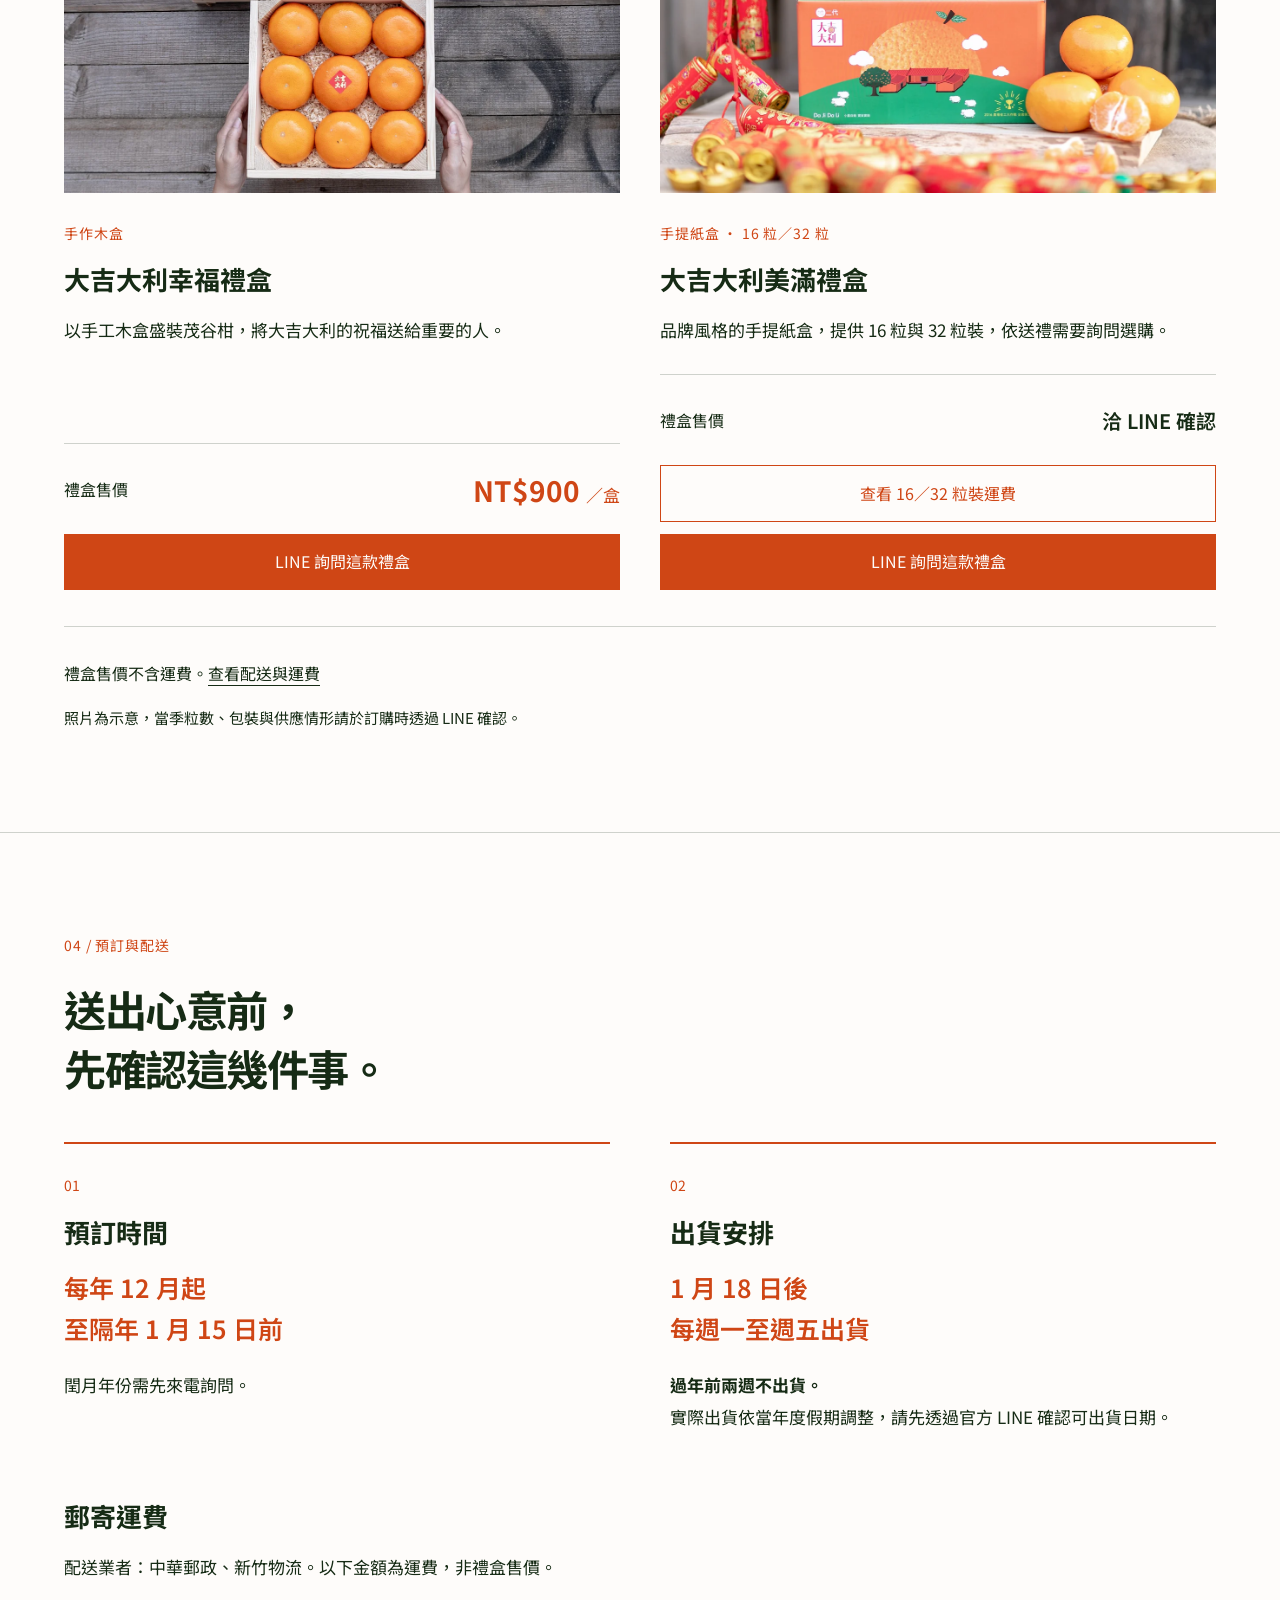
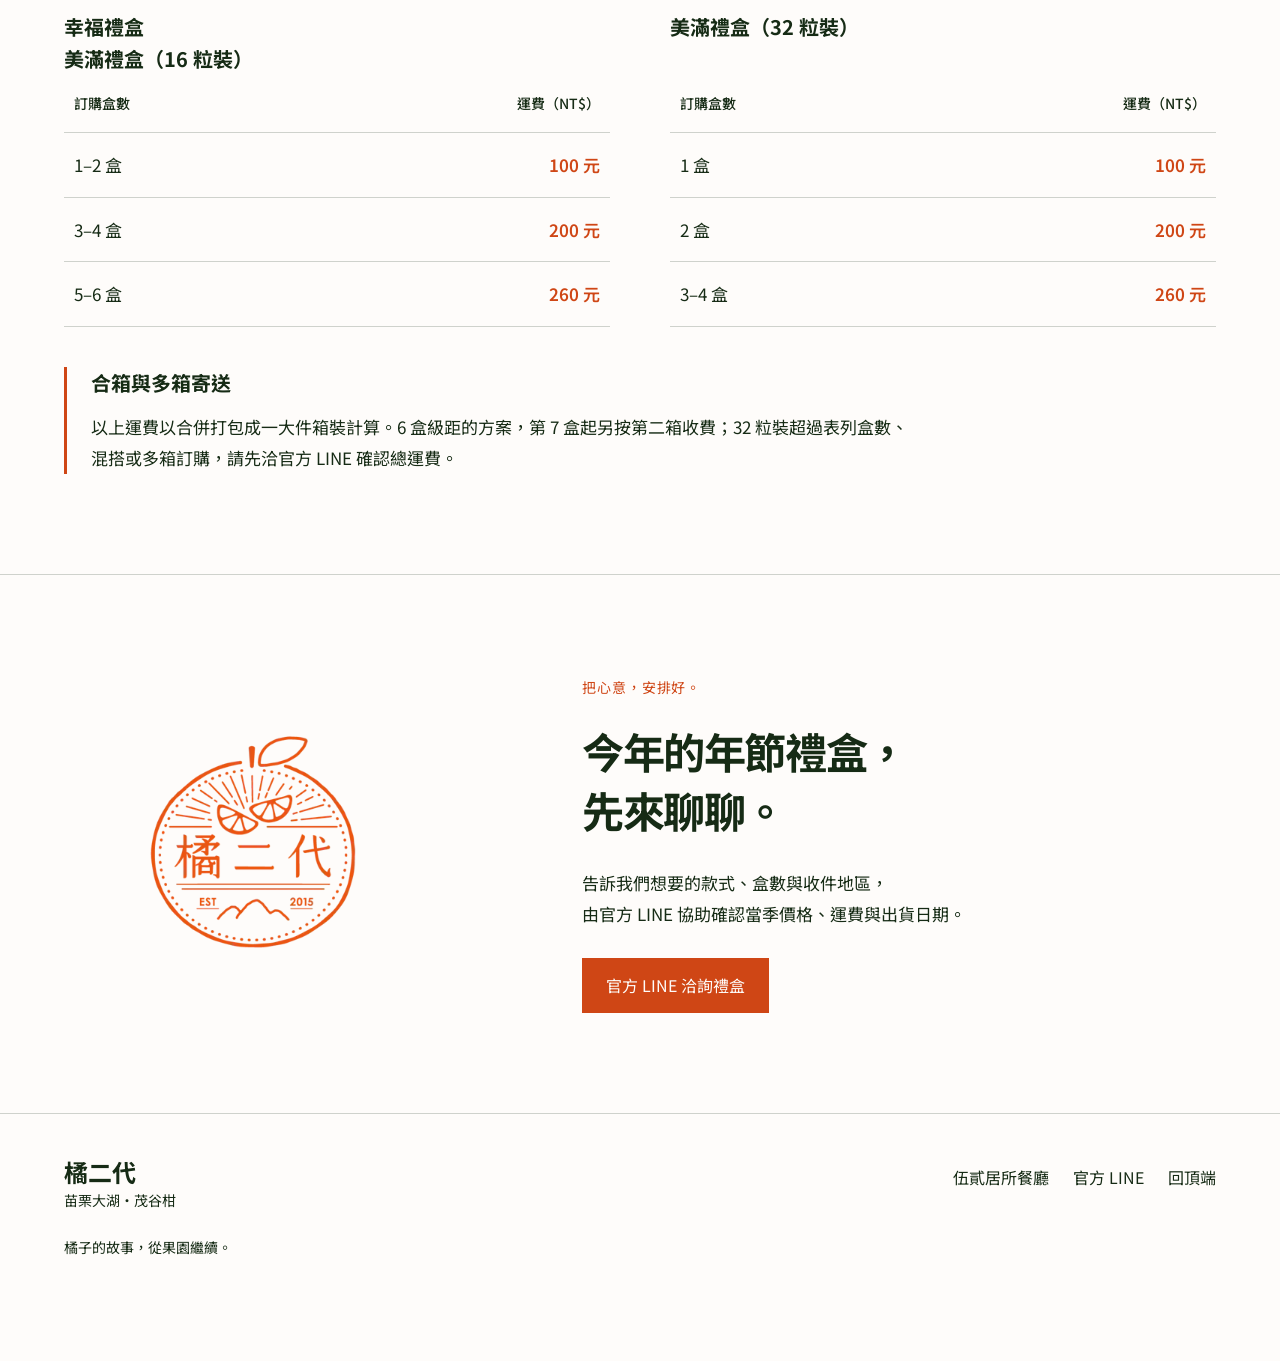
==== commit 5760bb43: "Remove repetitive decorative arrows from orange page" ====
--- a/oranges/index.html
+++ b/oranges/index.html
@@ -1,11 +1,11 @@
 <!doctype html><html lang="zh-Hant" id="top"><head><meta charset="utf-8"><meta name="viewport" content="width=device-width,initial-scale=1"><meta name="robots" content="noindex,nofollow"><meta name="theme-color" content="#cf4615"><title>橘二代｜苗栗大湖茂谷柑・年節禮盒與品牌故事</title><meta name="description" content="認識橘二代的苗栗大湖果園與手作木盒故事，查看大吉大利幸福、美滿禮盒的預訂時間、運費及出貨須知。年節禮盒請透過官方LINE洽詢。"><link rel="icon" href="/v2/c/favicon.svg"><link rel="stylesheet" href="/oranges/style.css?v=20261007-shipping-link"></head><body>
-<a class="skip" href="#main">跳至主要內容</a><header class="site-header"><a class="brand" href="/oranges/" aria-label="橘二代品牌頁"><img src="/oranges/assets/logo-320.webp" width="561" height="586" alt="橘二代"><span>橘二代<small>苗栗大湖・茂谷柑</small></span></a><nav id="navigation" aria-label="主要導覽"><a href="#story">品牌故事</a><a href="#gifts">年節禮盒</a><a href="#shipping">預訂與配送</a><a href="/">伍貳居所餐廳 ↗</a></nav><button class="menu-toggle" aria-label="開啟導覽" aria-expanded="false" aria-controls="navigation"><span></span><span></span><span></span></button></header>
-<main id="main"><section class="orange-hero wrap"><div class="hero-copy"><p class="eyebrow">橘二代 · 大吉大利</p><h1>一盒橘子，<br>一份好心意。</h1><p class="lead">從苗栗大湖的果園，到年節相聚的餐桌。<br>把茂谷柑裝進禮盒，也把祝福一起送到。</p><a class="button" href="#gifts">看看年節禮盒 <span>↘</span></a><p class="hero-note">每年 12 月起預訂 · 當季安排請洽官方 LINE</p></div><figure class="hero-photo"><img src="/oranges/assets/hero-1280.webp" srcset="/oranges/assets/hero-640.webp 640w, /oranges/assets/hero-1280.webp 1280w" sizes="(max-width:700px) 100vw, 55vw" width="1280" height="853" alt="大吉大利手作木盒、茂谷柑與年節佈置" fetchpriority="high" decoding="async"><figcaption>大吉大利，把祝福好好裝起來。</figcaption></figure></section>
+<a class="skip" href="#main">跳至主要內容</a><header class="site-header"><a class="brand" href="/oranges/" aria-label="橘二代品牌頁"><img src="/oranges/assets/logo-320.webp" width="561" height="586" alt="橘二代"><span>橘二代<small>苗栗大湖・茂谷柑</small></span></a><nav id="navigation" aria-label="主要導覽"><a href="#story">品牌故事</a><a href="#gifts">年節禮盒</a><a href="#shipping">預訂與配送</a><a href="/">伍貳居所餐廳</a></nav><button class="menu-toggle" aria-label="開啟導覽" aria-expanded="false" aria-controls="navigation"><span></span><span></span><span></span></button></header>
+<main id="main"><section class="orange-hero wrap"><div class="hero-copy"><p class="eyebrow">橘二代 · 大吉大利</p><h1>一盒橘子，<br>一份好心意。</h1><p class="lead">從苗栗大湖的果園，到年節相聚的餐桌。<br>把茂谷柑裝進禮盒，也把祝福一起送到。</p><a class="button" href="#gifts">看看年節禮盒</a><p class="hero-note">每年 12 月起預訂 · 當季安排請洽官方 LINE</p></div><figure class="hero-photo"><img src="/oranges/assets/hero-1280.webp" srcset="/oranges/assets/hero-640.webp 640w, /oranges/assets/hero-1280.webp 1280w" sizes="(max-width:700px) 100vw, 55vw" width="1280" height="853" alt="大吉大利手作木盒、茂谷柑與年節佈置" fetchpriority="high" decoding="async"><figcaption>大吉大利，把祝福好好裝起來。</figcaption></figure></section>
 <div class="chapter-strip"><span>苗栗大湖</span><span>茂谷柑</span><span>大吉大利禮盒</span></div>
-<section id="story" class="wrap story-grid section"><figure><img src="/oranges/assets/grower-1280.webp" srcset="/oranges/assets/grower-640.webp 640w, /oranges/assets/grower-1280.webp 1280w" sizes="(max-width:700px) 100vw, 55vw" width="1280" height="853" alt="果園裡的橘二代果農與結實的茂谷柑樹" loading="lazy" decoding="async"><figcaption>果園裡的日常，品牌故事的起點。</figcaption></figure><div class="story-copy"><p class="eyebrow">01 / 從果園開始</p><h2>橘子的事，<br>也是一家人的事。</h2><p>橘二代由黃文業、黃文詣兄弟共同經營，從返鄉接手家中果園開始，讓苗栗大湖的茂谷柑有了自己的品牌。</p><p>2022 年的品牌專訪記錄了兄弟延續草生栽培、人工除草的耕作方式，也介紹他們如何從整理出貨流程、設計禮盒，一步步接下果園的傳承。</p><a class="text-link" href="https://today.line.me/tw/v3/article/vXYRPy3" target="_blank" rel="noopener">閱讀品牌專訪 <span>↗</span></a><p class="source">故事參考：奧丁丁・LINE TODAY，2022 年 1 月。</p></div></section>
+<section id="story" class="wrap story-grid section"><figure><img src="/oranges/assets/grower-1280.webp" srcset="/oranges/assets/grower-640.webp 640w, /oranges/assets/grower-1280.webp 1280w" sizes="(max-width:700px) 100vw, 55vw" width="1280" height="853" alt="果園裡的橘二代果農與結實的茂谷柑樹" loading="lazy" decoding="async"><figcaption>果園裡的日常，品牌故事的起點。</figcaption></figure><div class="story-copy"><p class="eyebrow">01 / 從果園開始</p><h2>橘子的事，<br>也是一家人的事。</h2><p>橘二代由黃文業、黃文詣兄弟共同經營，從返鄉接手家中果園開始，讓苗栗大湖的茂谷柑有了自己的品牌。</p><p>2022 年的品牌專訪記錄了兄弟延續草生栽培、人工除草的耕作方式，也介紹他們如何從整理出貨流程、設計禮盒，一步步接下果園的傳承。</p><a class="text-link" href="https://today.line.me/tw/v3/article/vXYRPy3" target="_blank" rel="noopener">閱讀品牌專訪</a><p class="source">故事參考：奧丁丁・LINE TODAY，2022 年 1 月。</p></div></section>
 <section class="orchard-section"><div class="wrap orchard-grid"><div><p class="eyebrow">苗栗大湖 · 果園紀錄</p><h2>走近一點，<br>看看樹上的橘子。</h2><p>這些照片留下果實在枝頭、採收與裝箱的模樣。從一顆茂谷柑，到一份可以提著走的年節心意。</p></div><figure><img src="/oranges/assets/orchard-1280.webp" srcset="/oranges/assets/orchard-640.webp 640w, /oranges/assets/orchard-1280.webp 1280w" sizes="(max-width:700px) 100vw, 55vw" width="1280" height="853" alt="枝頭上成熟的橘色茂谷柑" loading="lazy" decoding="async"></figure></div></section>
 <section class="wrap craft-grid section"><figure><img src="/oranges/assets/craft-1280.webp" srcset="/oranges/assets/craft-640.webp 640w, /oranges/assets/craft-1280.webp 1280w" sizes="(max-width:700px) 100vw, 55vw" width="1280" height="853" alt="手工組裝禮盒木箱的細節" loading="lazy" decoding="async"></figure><div><p class="eyebrow">02 / 木盒裡的心意</p><h2>把老手藝，<br>留在送禮的日子。</h2><p>品牌專訪也記錄了家中的木箱製作背景。熟悉的釘箱手藝，化成盛裝茂谷柑的手作禮盒，讓農村的包裝記憶繼續出現在年節餐桌上。</p><p>木盒的質感、橘子的色澤，配上「大吉大利」四個字，就是一份樸實的祝福。</p></div></section>
-<section id="gifts" class="wrap section gifts-section"><div class="section-heading"><div><p class="eyebrow">03 / 年節禮盒</p><h2>選一份，<br>送給心裡的人。</h2></div><p>手作木盒、手提紙盒，<br>選一份適合的年節心意。</p></div><div class="gift-grid"><article><img src="/oranges/assets/wood-box-1280.webp" srcset="/oranges/assets/wood-box-640.webp 640w, /oranges/assets/wood-box-1280.webp 1280w" sizes="(max-width:700px) 100vw, 55vw" width="1280" height="853" alt="大吉大利幸福禮盒木盒款示意，實際內容依當季確認" loading="lazy" decoding="async"><div class="gift-copy"><p class="eyebrow">手作木盒</p><h3>大吉大利幸福禮盒</h3><p>以手工木盒盛裝茂谷柑，將大吉大利的祝福送給重要的人。</p><div class="gift-purchase"><div class="price-row"><span class="price-label">禮盒售價</span><p class="gift-price">NT$900 <span>／盒</span></p></div><a class="button" href="https://lin.ee/qrXVp1U" target="_blank" rel="noopener">LINE 詢問這款禮盒 ↗</a></div></div></article><article><img src="/oranges/assets/paper-box-1280.webp" srcset="/oranges/assets/paper-box-640.webp 640w, /oranges/assets/paper-box-1280.webp 1280w" sizes="(max-width:700px) 100vw, 55vw" width="1280" height="853" alt="大吉大利美滿禮盒品牌手提紙盒款示意" loading="lazy" decoding="async"><div class="gift-copy"><p class="eyebrow">手提紙盒 · 16 粒／32 粒</p><h3>大吉大利美滿禮盒</h3><p>品牌風格的手提紙盒，提供 16 粒與 32 粒裝，依送禮需要詢問選購。</p><div class="gift-purchase"><div class="price-row"><span class="price-label">禮盒售價</span><p class="price-pending">洽 LINE 確認</p></div><a class="button button-outline" href="#shipping-rates">查看 16／32 粒裝運費 ↓</a><a class="button" href="https://lin.ee/qrXVp1U" target="_blank" rel="noopener">LINE 詢問這款禮盒 ↗</a></div></div></article></div><div class="gift-notes"><p>禮盒售價不含運費。<a href="#shipping">查看配送與運費 ↓</a></p><p class="image-note">照片為示意，當季粒數、包裝與供應情形請於訂購時透過 LINE 確認。</p></div></section>
+<section id="gifts" class="wrap section gifts-section"><div class="section-heading"><div><p class="eyebrow">03 / 年節禮盒</p><h2>選一份，<br>送給心裡的人。</h2></div><p>手作木盒、手提紙盒，<br>選一份適合的年節心意。</p></div><div class="gift-grid"><article><img src="/oranges/assets/wood-box-1280.webp" srcset="/oranges/assets/wood-box-640.webp 640w, /oranges/assets/wood-box-1280.webp 1280w" sizes="(max-width:700px) 100vw, 55vw" width="1280" height="853" alt="大吉大利幸福禮盒木盒款示意，實際內容依當季確認" loading="lazy" decoding="async"><div class="gift-copy"><p class="eyebrow">手作木盒</p><h3>大吉大利幸福禮盒</h3><p>以手工木盒盛裝茂谷柑，將大吉大利的祝福送給重要的人。</p><div class="gift-purchase"><div class="price-row"><span class="price-label">禮盒售價</span><p class="gift-price">NT$900 <span>／盒</span></p></div><a class="button" href="https://lin.ee/qrXVp1U" target="_blank" rel="noopener">LINE 詢問這款禮盒</a></div></div></article><article><img src="/oranges/assets/paper-box-1280.webp" srcset="/oranges/assets/paper-box-640.webp 640w, /oranges/assets/paper-box-1280.webp 1280w" sizes="(max-width:700px) 100vw, 55vw" width="1280" height="853" alt="大吉大利美滿禮盒品牌手提紙盒款示意" loading="lazy" decoding="async"><div class="gift-copy"><p class="eyebrow">手提紙盒 · 16 粒／32 粒</p><h3>大吉大利美滿禮盒</h3><p>品牌風格的手提紙盒，提供 16 粒與 32 粒裝，依送禮需要詢問選購。</p><div class="gift-purchase"><div class="price-row"><span class="price-label">禮盒售價</span><p class="price-pending">洽 LINE 確認</p></div><a class="button button-outline" href="#shipping-rates">查看 16／32 粒裝運費</a><a class="button" href="https://lin.ee/qrXVp1U" target="_blank" rel="noopener">LINE 詢問這款禮盒</a></div></div></article></div><div class="gift-notes"><p>禮盒售價不含運費。<a href="#shipping">查看配送與運費</a></p><p class="image-note">照片為示意，當季粒數、包裝與供應情形請於訂購時透過 LINE 確認。</p></div></section>
 <section id="shipping" class="shipping-section"><div class="wrap section"><p class="eyebrow">04 / 預訂與配送</p><h2>送出心意前，<br>先確認這幾件事。</h2><div class="schedule-grid"><article><span class="step">01</span><h3>預訂時間</h3><p class="date">每年 12 月起<br>至隔年 1 月 15 日前</p><p>閏月年份需先來電詢問。</p></article><article><span class="step">02</span><h3>出貨安排</h3><p class="date">1 月 18 日後<br>每週一至週五出貨</p><p><strong>過年前兩週不出貨。</strong><br>實際出貨依當年度假期調整，請先透過官方 LINE 確認可出貨日期。</p></article></div><div class="shipping-heading" id="shipping-rates"><h3>郵寄運費</h3><p>配送業者：中華郵政、新竹物流。以下金額為運費，非禮盒售價。</p></div><div class="rate-grid"><article><h4>幸福禮盒<br>美滿禮盒（16 粒裝）</h4><table><caption class="sr-only">幸福禮盒與16粒美滿禮盒運費</caption><thead><tr><th scope="col">訂購盒數</th><th scope="col">運費（NT$）</th></tr></thead><tbody><tr><th scope="row">1–2 盒</th><td>100 元</td></tr><tr><th scope="row">3–4 盒</th><td>200 元</td></tr><tr><th scope="row">5–6 盒</th><td>260 元</td></tr></tbody></table></article><article><h4>美滿禮盒（32 粒裝）</h4><table><caption class="sr-only">32粒美滿禮盒運費</caption><thead><tr><th scope="col">訂購盒數</th><th scope="col">運費（NT$）</th></tr></thead><tbody><tr><th scope="row">1 盒</th><td>100 元</td></tr><tr><th scope="row">2 盒</th><td>200 元</td></tr><tr><th scope="row">3–4 盒</th><td>260 元</td></tr></tbody></table></article></div><div class="packing-note"><h4>合箱與多箱寄送</h4><p>以上運費以合併打包成一大件箱裝計算。6 盒級距的方案，第 7 盒起另按第二箱收費；32 粒裝超過表列盒數、混搭或多箱訂購，請先洽官方 LINE 確認總運費。</p></div></div></section>
-<section class="wrap order-section section"><img src="/oranges/assets/logo-320.webp" width="561" height="586" alt="橘二代品牌標誌" loading="lazy"><div><p class="eyebrow">把心意，安排好。</p><h2>今年的年節禮盒，<br>先來聊聊。</h2><p>告訴我們想要的款式、盒數與收件地區，<br>由官方 LINE 協助確認當季價格、運費與出貨日期。</p><a class="button" href="https://lin.ee/qrXVp1U" target="_blank" rel="noopener">官方 LINE 洽詢禮盒 ↗</a></div></section>
-</main><footer class="wrap"><a class="brand footer-brand" href="/oranges/">橘二代<span>苗栗大湖・茂谷柑</span></a><div><a href="/">伍貳居所餐廳 ↗</a><a href="https://lin.ee/qrXVp1U" target="_blank" rel="noopener">官方 LINE ↗</a><a href="#top">回頂端 ↑</a></div><p>橘子的故事，從果園繼續。</p></footer><a class="line-float" href="https://lin.ee/qrXVp1U" target="_blank" rel="noopener" aria-label="開啟官方LINE洽詢禮盒（另開視窗）">官方 LINE ↗</a><script src="/v2/shared.js"></script><script src="/v2/c/motion.js"></script></body></html>+<section class="wrap order-section section"><img src="/oranges/assets/logo-320.webp" width="561" height="586" alt="橘二代品牌標誌" loading="lazy"><div><p class="eyebrow">把心意，安排好。</p><h2>今年的年節禮盒，<br>先來聊聊。</h2><p>告訴我們想要的款式、盒數與收件地區，<br>由官方 LINE 協助確認當季價格、運費與出貨日期。</p><a class="button" href="https://lin.ee/qrXVp1U" target="_blank" rel="noopener">官方 LINE 洽詢禮盒</a></div></section>
+</main><footer class="wrap"><a class="brand footer-brand" href="/oranges/">橘二代<span>苗栗大湖・茂谷柑</span></a><div><a href="/">伍貳居所餐廳</a><a href="https://lin.ee/qrXVp1U" target="_blank" rel="noopener">官方 LINE</a><a href="#top">回頂端</a></div><p>橘子的故事，從果園繼續。</p></footer><a class="line-float" href="https://lin.ee/qrXVp1U" target="_blank" rel="noopener" aria-label="開啟官方LINE洽詢禮盒（另開視窗）">官方 LINE</a><script src="/v2/shared.js"></script><script src="/v2/c/motion.js"></script></body></html>
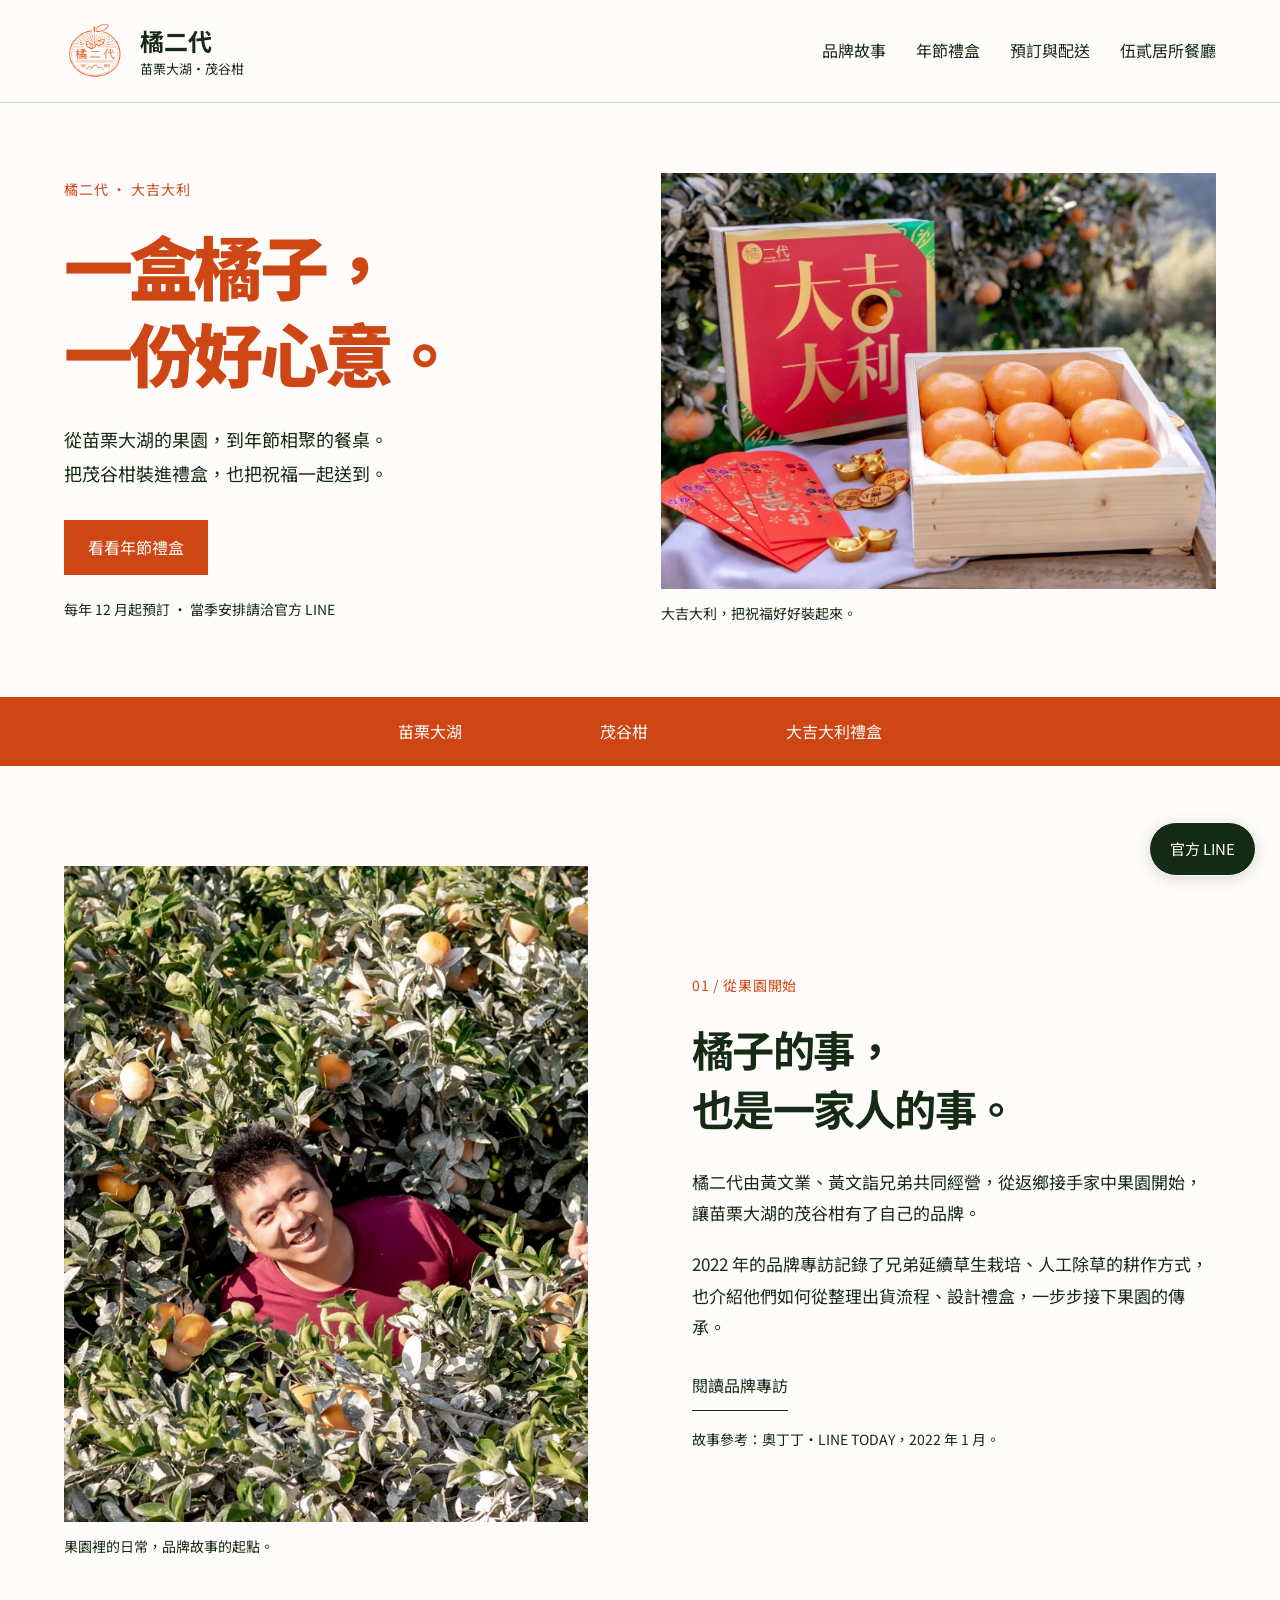
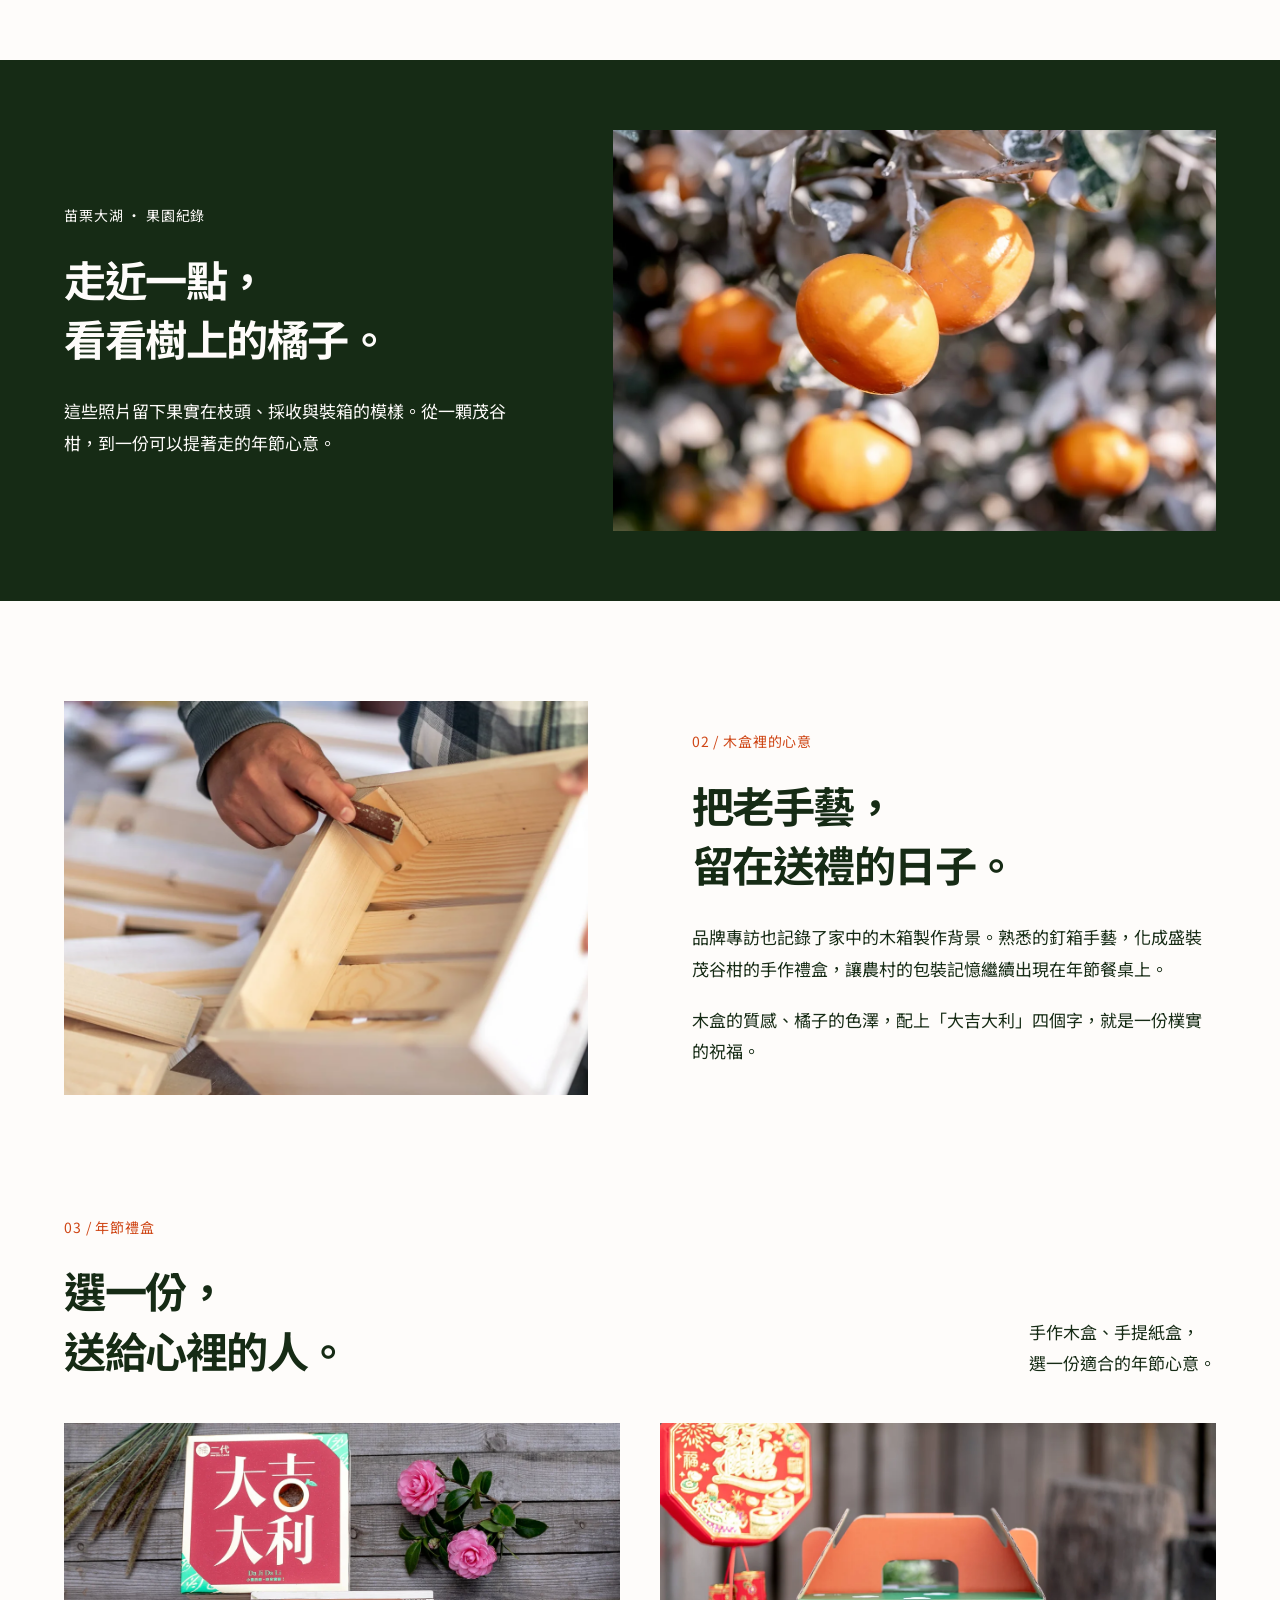
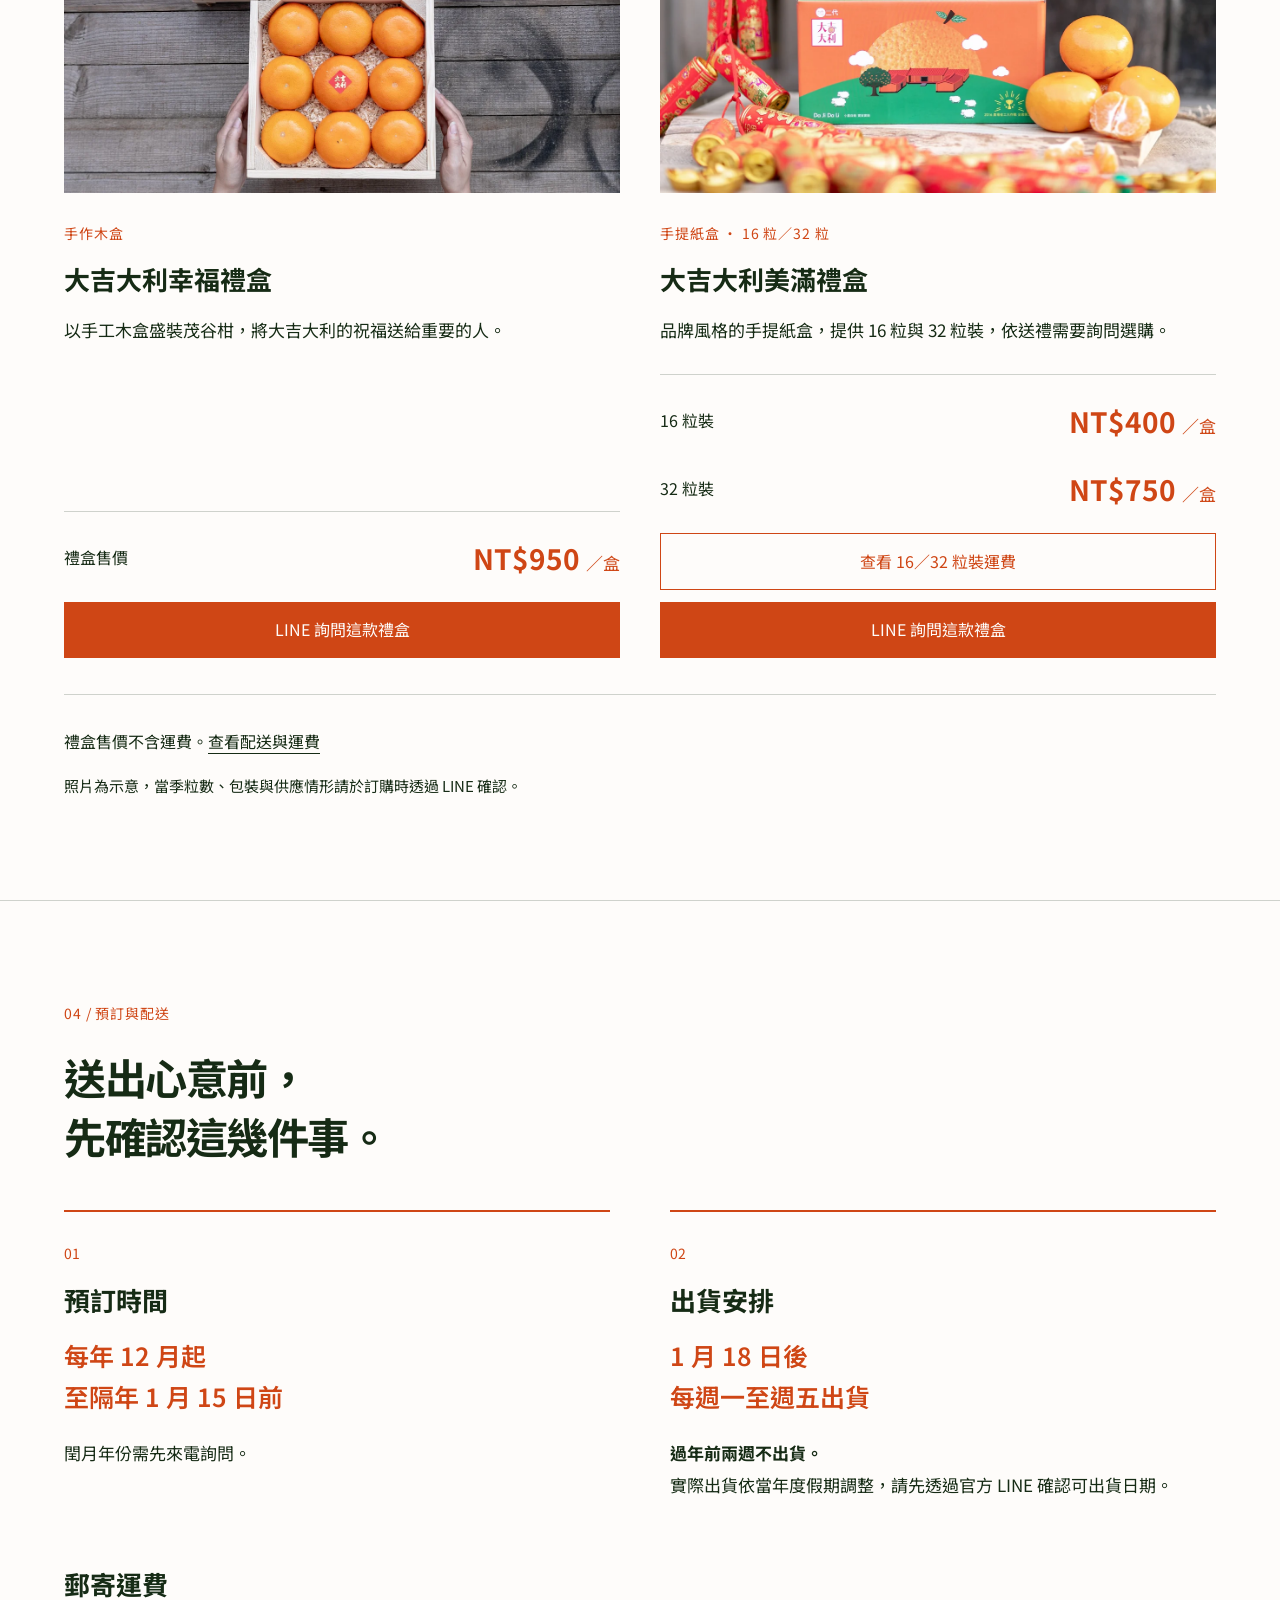
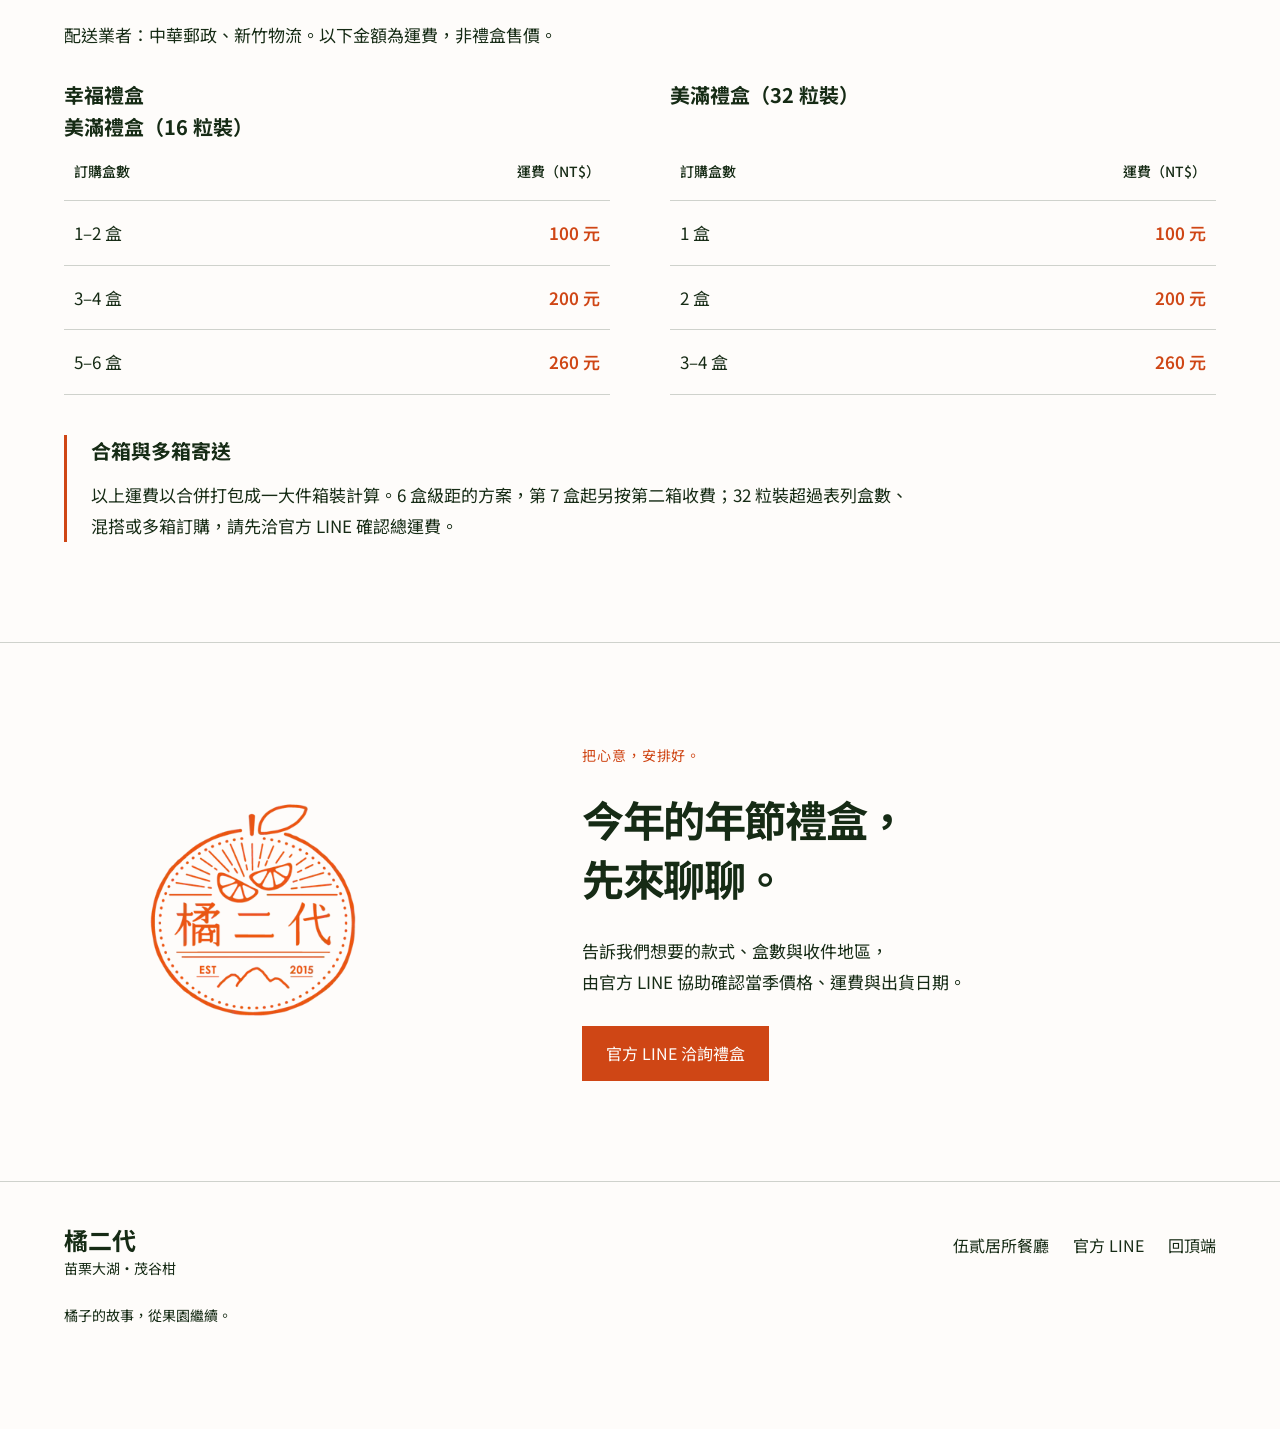
==== commit 7e1bc96f: "Apply owner-approved wooden and paper gift box prices" ====
--- a/oranges/index.html
+++ b/oranges/index.html
@@ -5,7 +5,7 @@
 <section id="story" class="wrap story-grid section"><figure><img src="/oranges/assets/grower-1280.webp" srcset="/oranges/assets/grower-640.webp 640w, /oranges/assets/grower-1280.webp 1280w" sizes="(max-width:700px) 100vw, 55vw" width="1280" height="853" alt="果園裡的橘二代果農與結實的茂谷柑樹" loading="lazy" decoding="async"><figcaption>果園裡的日常，品牌故事的起點。</figcaption></figure><div class="story-copy"><p class="eyebrow">01 / 從果園開始</p><h2>橘子的事，<br>也是一家人的事。</h2><p>橘二代由黃文業、黃文詣兄弟共同經營，從返鄉接手家中果園開始，讓苗栗大湖的茂谷柑有了自己的品牌。</p><p>2022 年的品牌專訪記錄了兄弟延續草生栽培、人工除草的耕作方式，也介紹他們如何從整理出貨流程、設計禮盒，一步步接下果園的傳承。</p><a class="text-link" href="https://today.line.me/tw/v3/article/vXYRPy3" target="_blank" rel="noopener">閱讀品牌專訪</a><p class="source">故事參考：奧丁丁・LINE TODAY，2022 年 1 月。</p></div></section>
 <section class="orchard-section"><div class="wrap orchard-grid"><div><p class="eyebrow">苗栗大湖 · 果園紀錄</p><h2>走近一點，<br>看看樹上的橘子。</h2><p>這些照片留下果實在枝頭、採收與裝箱的模樣。從一顆茂谷柑，到一份可以提著走的年節心意。</p></div><figure><img src="/oranges/assets/orchard-1280.webp" srcset="/oranges/assets/orchard-640.webp 640w, /oranges/assets/orchard-1280.webp 1280w" sizes="(max-width:700px) 100vw, 55vw" width="1280" height="853" alt="枝頭上成熟的橘色茂谷柑" loading="lazy" decoding="async"></figure></div></section>
 <section class="wrap craft-grid section"><figure><img src="/oranges/assets/craft-1280.webp" srcset="/oranges/assets/craft-640.webp 640w, /oranges/assets/craft-1280.webp 1280w" sizes="(max-width:700px) 100vw, 55vw" width="1280" height="853" alt="手工組裝禮盒木箱的細節" loading="lazy" decoding="async"></figure><div><p class="eyebrow">02 / 木盒裡的心意</p><h2>把老手藝，<br>留在送禮的日子。</h2><p>品牌專訪也記錄了家中的木箱製作背景。熟悉的釘箱手藝，化成盛裝茂谷柑的手作禮盒，讓農村的包裝記憶繼續出現在年節餐桌上。</p><p>木盒的質感、橘子的色澤，配上「大吉大利」四個字，就是一份樸實的祝福。</p></div></section>
-<section id="gifts" class="wrap section gifts-section"><div class="section-heading"><div><p class="eyebrow">03 / 年節禮盒</p><h2>選一份，<br>送給心裡的人。</h2></div><p>手作木盒、手提紙盒，<br>選一份適合的年節心意。</p></div><div class="gift-grid"><article><img src="/oranges/assets/wood-box-1280.webp" srcset="/oranges/assets/wood-box-640.webp 640w, /oranges/assets/wood-box-1280.webp 1280w" sizes="(max-width:700px) 100vw, 55vw" width="1280" height="853" alt="大吉大利幸福禮盒木盒款示意，實際內容依當季確認" loading="lazy" decoding="async"><div class="gift-copy"><p class="eyebrow">手作木盒</p><h3>大吉大利幸福禮盒</h3><p>以手工木盒盛裝茂谷柑，將大吉大利的祝福送給重要的人。</p><div class="gift-purchase"><div class="price-row"><span class="price-label">禮盒售價</span><p class="gift-price">NT$900 <span>／盒</span></p></div><a class="button" href="https://lin.ee/qrXVp1U" target="_blank" rel="noopener">LINE 詢問這款禮盒</a></div></div></article><article><img src="/oranges/assets/paper-box-1280.webp" srcset="/oranges/assets/paper-box-640.webp 640w, /oranges/assets/paper-box-1280.webp 1280w" sizes="(max-width:700px) 100vw, 55vw" width="1280" height="853" alt="大吉大利美滿禮盒品牌手提紙盒款示意" loading="lazy" decoding="async"><div class="gift-copy"><p class="eyebrow">手提紙盒 · 16 粒／32 粒</p><h3>大吉大利美滿禮盒</h3><p>品牌風格的手提紙盒，提供 16 粒與 32 粒裝，依送禮需要詢問選購。</p><div class="gift-purchase"><div class="price-row"><span class="price-label">禮盒售價</span><p class="price-pending">洽 LINE 確認</p></div><a class="button button-outline" href="#shipping-rates">查看 16／32 粒裝運費</a><a class="button" href="https://lin.ee/qrXVp1U" target="_blank" rel="noopener">LINE 詢問這款禮盒</a></div></div></article></div><div class="gift-notes"><p>禮盒售價不含運費。<a href="#shipping">查看配送與運費</a></p><p class="image-note">照片為示意，當季粒數、包裝與供應情形請於訂購時透過 LINE 確認。</p></div></section>
+<section id="gifts" class="wrap section gifts-section"><div class="section-heading"><div><p class="eyebrow">03 / 年節禮盒</p><h2>選一份，<br>送給心裡的人。</h2></div><p>手作木盒、手提紙盒，<br>選一份適合的年節心意。</p></div><div class="gift-grid"><article><img src="/oranges/assets/wood-box-1280.webp" srcset="/oranges/assets/wood-box-640.webp 640w, /oranges/assets/wood-box-1280.webp 1280w" sizes="(max-width:700px) 100vw, 55vw" width="1280" height="853" alt="大吉大利幸福禮盒木盒款示意，實際內容依當季確認" loading="lazy" decoding="async"><div class="gift-copy"><p class="eyebrow">手作木盒</p><h3>大吉大利幸福禮盒</h3><p>以手工木盒盛裝茂谷柑，將大吉大利的祝福送給重要的人。</p><div class="gift-purchase"><div class="price-row"><span class="price-label">禮盒售價</span><p class="gift-price">NT$950 <span>／盒</span></p></div><a class="button" href="https://lin.ee/qrXVp1U" target="_blank" rel="noopener">LINE 詢問這款禮盒</a></div></div></article><article><img src="/oranges/assets/paper-box-1280.webp" srcset="/oranges/assets/paper-box-640.webp 640w, /oranges/assets/paper-box-1280.webp 1280w" sizes="(max-width:700px) 100vw, 55vw" width="1280" height="853" alt="大吉大利美滿禮盒品牌手提紙盒款示意" loading="lazy" decoding="async"><div class="gift-copy"><p class="eyebrow">手提紙盒 · 16 粒／32 粒</p><h3>大吉大利美滿禮盒</h3><p>品牌風格的手提紙盒，提供 16 粒與 32 粒裝，依送禮需要詢問選購。</p><div class="gift-purchase"><div class="price-row"><span class="price-label">16 粒裝</span><p class="gift-price">NT$400 <span>／盒</span></p></div><div class="price-row"><span class="price-label">32 粒裝</span><p class="gift-price">NT$750 <span>／盒</span></p></div><a class="button button-outline" href="#shipping-rates">查看 16／32 粒裝運費</a><a class="button" href="https://lin.ee/qrXVp1U" target="_blank" rel="noopener">LINE 詢問這款禮盒</a></div></div></article></div><div class="gift-notes"><p>禮盒售價不含運費。<a href="#shipping">查看配送與運費</a></p><p class="image-note">照片為示意，當季粒數、包裝與供應情形請於訂購時透過 LINE 確認。</p></div></section>
 <section id="shipping" class="shipping-section"><div class="wrap section"><p class="eyebrow">04 / 預訂與配送</p><h2>送出心意前，<br>先確認這幾件事。</h2><div class="schedule-grid"><article><span class="step">01</span><h3>預訂時間</h3><p class="date">每年 12 月起<br>至隔年 1 月 15 日前</p><p>閏月年份需先來電詢問。</p></article><article><span class="step">02</span><h3>出貨安排</h3><p class="date">1 月 18 日後<br>每週一至週五出貨</p><p><strong>過年前兩週不出貨。</strong><br>實際出貨依當年度假期調整，請先透過官方 LINE 確認可出貨日期。</p></article></div><div class="shipping-heading" id="shipping-rates"><h3>郵寄運費</h3><p>配送業者：中華郵政、新竹物流。以下金額為運費，非禮盒售價。</p></div><div class="rate-grid"><article><h4>幸福禮盒<br>美滿禮盒（16 粒裝）</h4><table><caption class="sr-only">幸福禮盒與16粒美滿禮盒運費</caption><thead><tr><th scope="col">訂購盒數</th><th scope="col">運費（NT$）</th></tr></thead><tbody><tr><th scope="row">1–2 盒</th><td>100 元</td></tr><tr><th scope="row">3–4 盒</th><td>200 元</td></tr><tr><th scope="row">5–6 盒</th><td>260 元</td></tr></tbody></table></article><article><h4>美滿禮盒（32 粒裝）</h4><table><caption class="sr-only">32粒美滿禮盒運費</caption><thead><tr><th scope="col">訂購盒數</th><th scope="col">運費（NT$）</th></tr></thead><tbody><tr><th scope="row">1 盒</th><td>100 元</td></tr><tr><th scope="row">2 盒</th><td>200 元</td></tr><tr><th scope="row">3–4 盒</th><td>260 元</td></tr></tbody></table></article></div><div class="packing-note"><h4>合箱與多箱寄送</h4><p>以上運費以合併打包成一大件箱裝計算。6 盒級距的方案，第 7 盒起另按第二箱收費；32 粒裝超過表列盒數、混搭或多箱訂購，請先洽官方 LINE 確認總運費。</p></div></div></section>
 <section class="wrap order-section section"><img src="/oranges/assets/logo-320.webp" width="561" height="586" alt="橘二代品牌標誌" loading="lazy"><div><p class="eyebrow">把心意，安排好。</p><h2>今年的年節禮盒，<br>先來聊聊。</h2><p>告訴我們想要的款式、盒數與收件地區，<br>由官方 LINE 協助確認當季價格、運費與出貨日期。</p><a class="button" href="https://lin.ee/qrXVp1U" target="_blank" rel="noopener">官方 LINE 洽詢禮盒</a></div></section>
 </main><footer class="wrap"><a class="brand footer-brand" href="/oranges/">橘二代<span>苗栗大湖・茂谷柑</span></a><div><a href="/">伍貳居所餐廳</a><a href="https://lin.ee/qrXVp1U" target="_blank" rel="noopener">官方 LINE</a><a href="#top">回頂端</a></div><p>橘子的故事，從果園繼續。</p></footer><a class="line-float" href="https://lin.ee/qrXVp1U" target="_blank" rel="noopener" aria-label="開啟官方LINE洽詢禮盒（另開視窗）">官方 LINE</a><script src="/v2/shared.js"></script><script src="/v2/c/motion.js"></script></body></html>
